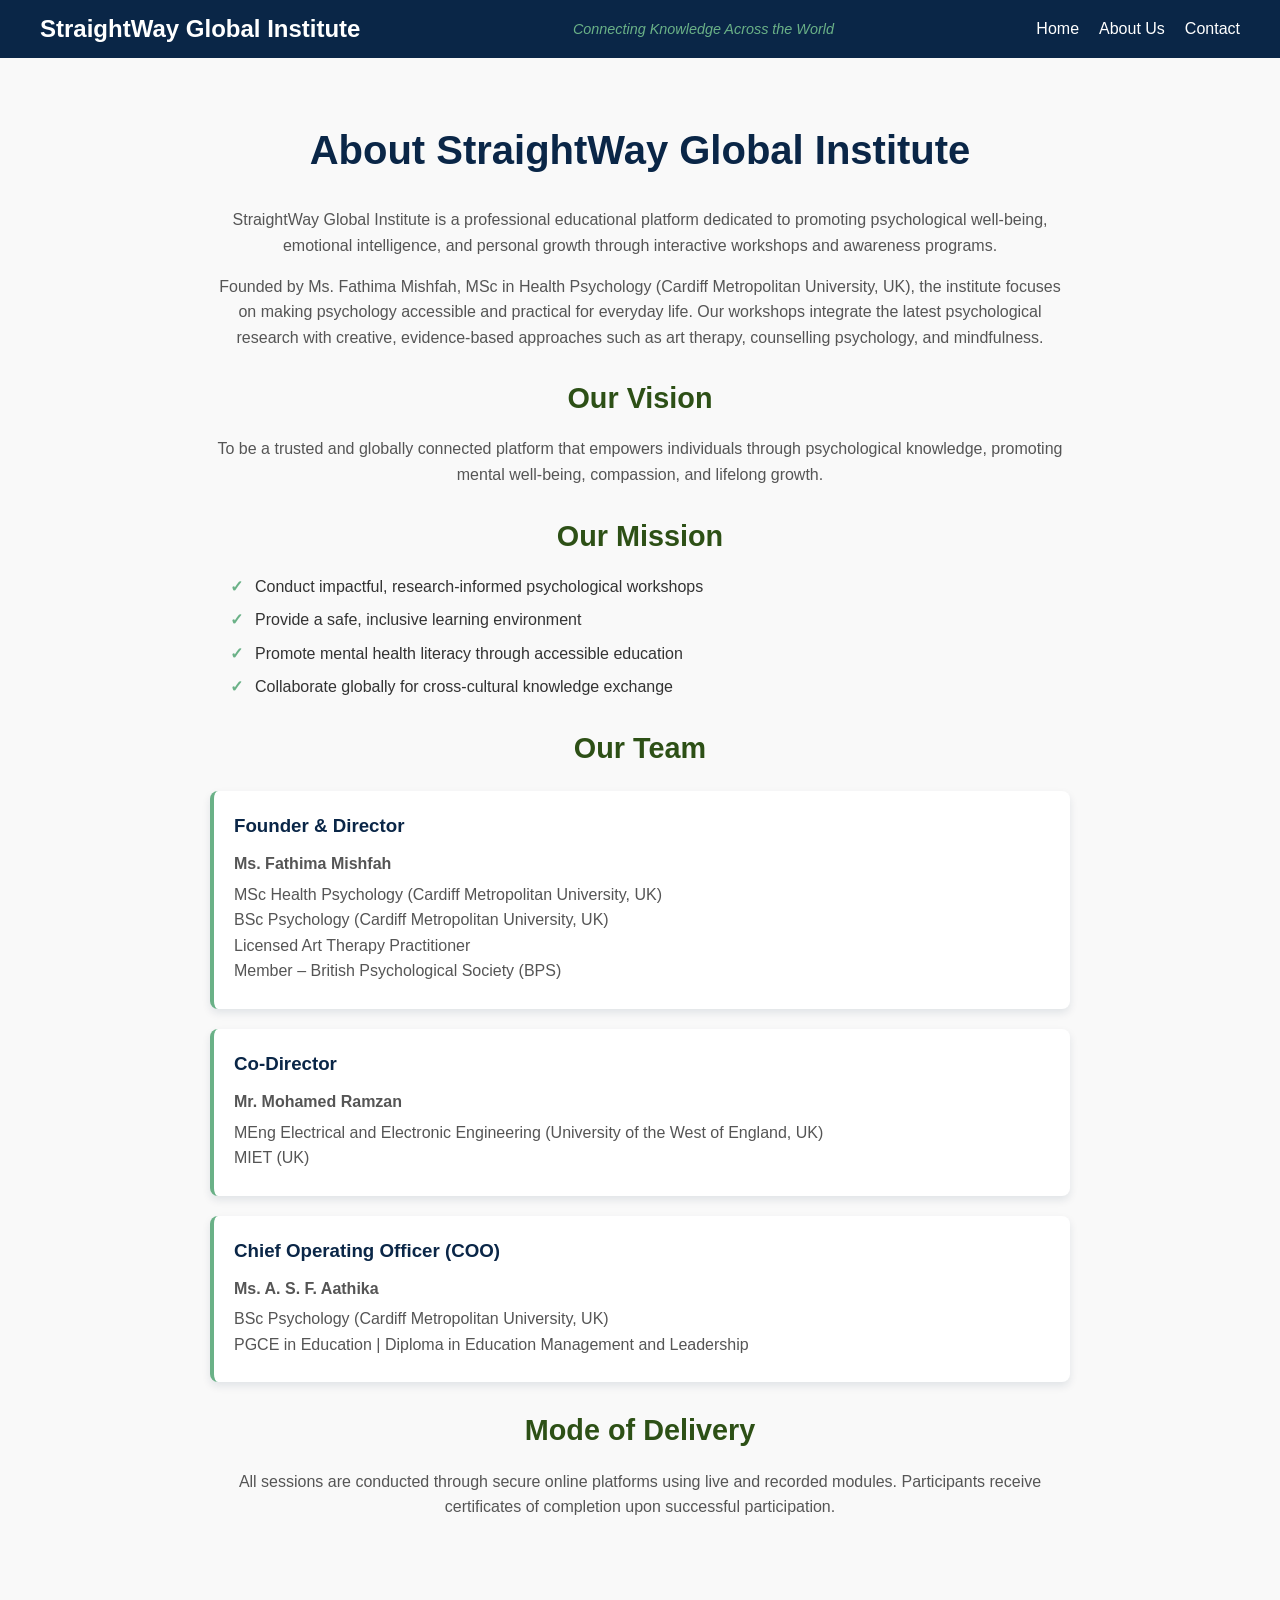
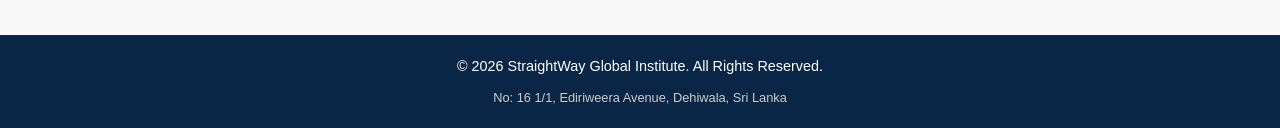
==== about.html @ 9711aa43 "Add HTML files" ====
<!DOCTYPE html>
<html lang="en">
<head>
    <meta charset="UTF-8">
    <meta name="viewport" content="width=device-width, initial-scale=1.0">
    <title>About Us - StraightWay Global Institute</title>
    <link rel="stylesheet" href="assets/css/style.css">
</head>
<body>

<header>
    <nav>
        <div class="logo">StraightWay Global Institute</div>
        <div class="tagline">Connecting Knowledge Across the World</div>
        <ul>
            <li><a href="index.html">Home</a></li>
            <li><a href="about.html">About Us</a></li>
            <li><a href="contact.html">Contact</a></li>
        </ul>
    </nav>
</header>

<main>
    <section class="about">
        <h1>About StraightWay Global Institute</h1>
        <p>StraightWay Global Institute is a professional educational platform dedicated to promoting psychological well-being, emotional intelligence, and personal growth through interactive workshops and awareness programs.</p>
        
        <p>Founded by Ms. Fathima Mishfah, MSc in Health Psychology (Cardiff Metropolitan University, UK), the institute focuses on making psychology accessible and practical for everyday life. Our workshops integrate the latest psychological research with creative, evidence-based approaches such as art therapy, counselling psychology, and mindfulness.</p>

        <h2>Our Vision</h2>
        <p>To be a trusted and globally connected platform that empowers individuals through psychological knowledge, promoting mental well-being, compassion, and lifelong growth.</p>

        <h2>Our Mission</h2>
        <ul class="mission-list">
            <li>Conduct impactful, research-informed psychological workshops</li>
            <li>Provide a safe, inclusive learning environment</li>
            <li>Promote mental health literacy through accessible education</li>
            <li>Collaborate globally for cross-cultural knowledge exchange</li>
        </ul>

        <h2>Our Team</h2>
        
        <div class="team-member">
            <h3>Founder & Director</h3>
            <p><strong>Ms. Fathima Mishfah</strong></p>
            <p>MSc Health Psychology (Cardiff Metropolitan University, UK)<br>
            BSc Psychology (Cardiff Metropolitan University, UK)<br>
            Licensed Art Therapy Practitioner<br>
            Member – British Psychological Society (BPS)</p>
        </div>

        <div class="team-member">
            <h3>Co-Director</h3>
            <p><strong>Mr. Mohamed Ramzan</strong></p>
            <p>MEng Electrical and Electronic Engineering (University of the West of England, UK)<br>
            MIET (UK)</p>
        </div>

        <div class="team-member">
            <h3>Chief Operating Officer (COO)</h3>
            <p><strong>Ms. A. S. F. Aathika</strong></p>
            <p>BSc Psychology (Cardiff Metropolitan University, UK)<br>
            PGCE in Education | Diploma in Education Management and Leadership</p>
        </div>

        <h2>Mode of Delivery</h2>
        <p>All sessions are conducted through secure online platforms using live and recorded modules. Participants receive certificates of completion upon successful participation.</p>
    </section>
</main>

<footer>
    <p>&copy; 2026 StraightWay Global Institute. All Rights Reserved.</p>
    <p class="address">No: 16 1/1, Ediriweera Avenue, Dehiwala, Sri Lanka</p>
</footer>

<script src="assets/js/script.js"></script>
</body>
</html>
---- assets/css/style.css ----
/* -----------------------------
   RESET & BASE
----------------------------- */
* {
    margin: 0;
    padding: 0;
    box-sizing: border-box;
}

body {
    font-family: 'Roboto', sans-serif;
    line-height: 1.6;
    color: #333;
    background-color: #f9f9f9;
}

a {
    text-decoration: none;
    color: inherit;
}

img {
    max-width: 100%;
    display: block;
}

/* -----------------------------
   HEADER / NAVIGATION
----------------------------- */
header {
    background-color: #0d6efd;
    color: #fff;
    padding: 10px 20px;
    position: sticky;
    top: 0;
    z-index: 1000;
}

nav {
    display: flex;
    justify-content: space-between;
    align-items: center;
    max-width: 1200px;
    margin: auto;
}

nav .logo {
    font-weight: bold;
    font-size: 1.5rem;
}

nav ul {
    display: flex;
    gap: 20px;
    list-style: none;
}

nav ul li a {
    color: #fff;
    font-weight: 500;
    transition: 0.3s;
}

nav ul li a:hover {
    color: #ffd700;
}

/* Tagline */
.tagline {
    font-size: 0.9rem;
    font-style: italic;
    color: #ffd700;
    margin-left: 10px;
}

/* -----------------------------
   HERO SECTION
----------------------------- */
.hero {
    text-align: center;
    padding: 100px 20px;
    background: url('https://images.unsplash.com/photo-1516321318423-f06f85e504b3?ixlib=rb-4.0.3&auto=format&fit=crop&w=1600&q=80') center/cover no-repeat;
    color: #fff;
    position: relative;
}

.hero::after {
    content: '';
    position: absolute;
    top:0; left:0; right:0; bottom:0;
    background-color: rgba(0,0,0,0.5);
}

.hero h1 {
    font-size: 3rem;
    margin-bottom: 20px;
    position: relative;
    z-index: 1;
}

.hero p {
    font-size: 1.3rem;
    margin-bottom: 30px;
    position: relative;
    z-index: 1;
}

.hero .btn {
    background-color: #ffd700;
    color: #0d6efd;
    padding: 12px 30px;
    border-radius: 5px;
    font-weight: bold;
    transition: 0.3s;
    position: relative;
    z-index: 1;
}

.hero .btn:hover {
    background-color: #e6c200;
}

/* -----------------------------
   FEATURES / HOME SECTIONS
----------------------------- */
.features {
    display: flex;
    flex-direction: column;
    gap: 30px;
    padding: 60px 20px;
    max-width: 1200px;
    margin: auto;
    text-align: center;
}

.feature {
    background-color: #fff;
    padding: 30px;
    border-radius: 10px;
    box-shadow: 0 6px 15px rgba(0,0,0,0.1);
    transition: transform 0.3s, box-shadow 0.3s;
}

.feature:hover {
    transform: translateY(-5px);
    box-shadow: 0 10px 20px rgba(0,0,0,0.15);
}

.feature h2 {
    font-size: 1.8rem;
    margin-bottom: 10px;
    color: #0d6efd;
}

.feature p {
    font-size: 1rem;
    color: #555;
}

/* Responsive Features */
@media(min-width: 768px){
    .features {
        flex-direction: row;
        justify-content: space-around;
        text-align: left;
    }
    .feature { flex: 1; max-width: 300px; }
}

/* -----------------------------
   SLIDESHOW SECTION
----------------------------- */
.slideshow-section {
    padding: 60px 20px;
    background-color: #f8f9fa;
}

.section-title {
    text-align: center;
    font-size: 2.5rem;
    color: #0d6efd;
    margin-bottom: 10px;
}

.section-subtitle {
    text-align: center;
    color: #666;
    margin-bottom: 40px;
    font-size: 1.1rem;
}

.slideshow-container {
    max-width: 1000px;
    margin: 0 auto;
    position: relative;
    overflow: hidden;
    border-radius: 15px;
    box-shadow: 0 10px 30px rgba(0,0,0,0.15);
}

.slide {
    display: none;
    position: relative;
    animation: fadeIn 1s ease;
}

.slide.active {
    display: block;
}

.slide img {
    width: 100%;
    height: 500px;
    object-fit: cover;
}

.slide-caption {
    position: absolute;
    bottom: 0;
    left: 0;
    right: 0;
    background: linear-gradient(transparent, rgba(0,0,0,0.8));
    color: white;
    padding: 30px 20px 20px;
}

.slide-caption h3 {
    font-size: 1.5rem;
    margin-bottom: 5px;
}

.slide-caption p {
    font-size: 1rem;
    opacity: 0.9;
}

.slide-arrow {
    position: absolute;
    top: 50%;
    transform: translateY(-50%);
    background-color: rgba(255,255,255,0.3);
    color: white;
    border: none;
    padding: 15px;
    cursor: pointer;
    font-size: 1.5rem;
    transition: background-color 0.3s;
    border-radius: 50%;
    width: 50px;
    height: 50px;
    display: flex;
    align-items: center;
    justify-content: center;
}

.slide-arrow:hover {
    background-color: rgba(255,255,255,0.5);
}

.prev-arrow {
    left: 20px;
}

.next-arrow {
    right: 20px;
}

.dots-container {
    position: absolute;
    bottom: 20px;
    left: 50%;
    transform: translateX(-50%);
    display: flex;
    gap: 10px;
}

.dot {
    width: 12px;
    height: 12px;
    background-color: rgba(255,255,255,0.5);
    border-radius: 50%;
    cursor: pointer;
    transition: background-color 0.3s;
}

.dot.active, .dot:hover {
    background-color: white;
}

@keyframes fadeIn {
    from { opacity: 0.7; }
    to { opacity: 1; }
}

/* -----------------------------
   TESTIMONIALS SECTION - FIXED
----------------------------- */
.testimonials-section {
    padding: 60px 20px;
    background-color: white;
}

.testimonials-container {
    max-width: 1200px;
    margin: 0 auto 40px;
    display: flex;
    overflow-x: auto;
    gap: 30px;
    scroll-behavior: smooth;
    padding: 20px 10px;
    scrollbar-width: none; /* Firefox */
}

/* Hide scrollbar for Chrome, Safari and Opera */
.testimonials-container::-webkit-scrollbar {
    display: none;
}

.testimonial-card {
    flex: 0 0 100%; /* Each card takes full width by default */
    min-width: 300px; /* Minimum width for cards */
    background-color: #fff;
    border-radius: 10px;
    box-shadow: 0 5px 20px rgba(0,0,0,0.1);
    padding: 30px;
    transition: transform 0.3s;
    scroll-snap-align: start;
}

.testimonial-card:hover {
    transform: translateY(-5px);
}

.testimonial-content {
    position: relative;
    margin-bottom: 25px;
}

.quote-icon {
    color: #0d6efd;
    font-size: 1.5rem;
    opacity: 0.3;
}

.quote-icon:first-child {
    position: absolute;
    top: -10px;
    left: -10px;
}

.quote-icon:last-child {
    position: absolute;
    bottom: -20px;
    right: -10px;
}

.testimonial-text {
    font-size: 1.1rem;
    line-height: 1.7;
    color: #555;
    font-style: italic;
    padding: 0 10px;
}

.testimonial-author {
    display: flex;
    align-items: center;
    gap: 15px;
}

.author-image {
    width: 60px;
    height: 60px;
    border-radius: 50%;
    overflow: hidden;
    border: 3px solid #0d6efd;
}

.author-image img {
    width: 100%;
    height: 100%;
    object-fit: cover;
}

.author-info h4 {
    color: #333;
    margin-bottom: 5px;
    font-size: 1.2rem;
}

.author-role {
    color: #666;
    font-size: 0.9rem;
    margin-bottom: 5px;
}

.rating {
    color: #ffd700;
}

.testimonial-nav {
    display: flex;
    justify-content: center;
    align-items: center;
    gap: 30px;
    margin-top: 30px;
}

.testimonial-nav-btn {
    background-color: #0d6efd;
    color: white;
    border: none;
    width: 40px;
    height: 40px;
    border-radius: 50%;
    cursor: pointer;
    display: flex;
    align-items: center;
    justify-content: center;
    transition: background-color 0.3s;
}

.testimonial-nav-btn:hover {
    background-color: #0056b3;
}

.testimonial-dots {
    display: flex;
    gap: 10px;
}

.testimonial-dot {
    width: 12px;
    height: 12px;
    background-color: #ddd;
    border-radius: 50%;
    cursor: pointer;
    transition: background-color 0.3s;
}

.testimonial-dot.active, .testimonial-dot:hover {
    background-color: #0d6efd;
}

/* -----------------------------
   ABOUT PAGE
----------------------------- */
.about {
    padding: 60px 20px;
    max-width: 900px;
    margin: auto;
    text-align: center;
}

.about h1 {
    font-size: 2.5rem;
    margin-bottom: 25px;
    color: #0d6efd;
}

.about h2 {
    font-size: 1.8rem;
    margin-top: 25px;
    margin-bottom: 15px;
    color: #333;
}

.about p {
    font-size: 1rem;
    margin-bottom: 15px;
    color: #555;
}

/* Mission list */
.mission-list {
    list-style-type: none;
    margin: 15px 0 25px 0;
    padding-left: 20px;
    text-align: left;
}

.mission-list li {
    margin-bottom: 8px;
    padding-left: 25px;
    position: relative;
}

.mission-list li:before {
    content: "✓";
    position: absolute;
    left: 0;
    color: #0d6efd;
    font-weight: bold;
}

/* Team members */
.team-member {
    background-color: #fff;
    padding: 20px;
    margin: 20px 0;
    border-radius: 8px;
    border-left: 4px solid #0d6efd;
    box-shadow: 0 4px 8px rgba(0,0,0,0.1);
    text-align: left;
}

.team-member h3 {
    color: #0d6efd;
    margin-bottom: 10px;
}

.team-member p {
    margin-bottom: 5px;
    color: #555;
}

/* -----------------------------
   CONTACT PAGE
----------------------------- */
.contact {
    padding: 60px 20px;
    max-width: 700px;
    margin: auto;
}

.contact h1 {
    text-align: center;
    margin-bottom: 30px;
    color: #0d6efd;
}

.contact form {
    display: flex;
    flex-direction: column;
    gap: 15px;
    margin-bottom: 30px;
}

.contact form input,
.contact form textarea {
    padding: 12px;
    border: 1px solid #ccc;
    border-radius: 5px;
    font-size: 1rem;
}

.contact form button {
    padding: 12px;
    border: none;
    background-color: #0d6efd;
    color: #fff;
    font-size: 1rem;
    font-weight: bold;
    border-radius: 5px;
    cursor: pointer;
    transition: 0.3s;
}

.contact form button:hover {
    background-color: #0056b3;
}

/* Contact Info */
.contact-info {
    text-align: center;
    margin-bottom: 20px;
}

.contact-info p {
    margin-bottom: 5px;
    font-size: 1rem;
}

/* Contact note */
.note {
    font-size: 0.85rem;
    font-style: italic;
    color: #666;
    margin-top: 10px;
    padding-top: 10px;
    border-top: 1px solid #eee;
}

/* Map */
.map iframe {
    width: 100%;
    height: 300px;
    border-radius: 10px;
    border: none;
}

/* -----------------------------
   FOOTER
----------------------------- */
footer {
    background-color: #0d6efd;
    color: #fff;
    text-align: center;
    padding: 20px;
    margin-top: 40px;
    font-size: 0.9rem;
}

/* Address in footer */
footer .address {
    font-size: 0.8rem;
    margin-top: 10px;
    color: #ccc;
}

/* -----------------------------
   RESPONSIVE GLOBAL
----------------------------- */
@media(max-width: 767px){
    .hero h1 { font-size: 2rem; }
    .hero p { font-size: 1rem; }
    .features { gap: 20px; }
    
    .section-title {
        font-size: 2rem;
    }
    
    .slide img {
        height: 300px;
    }
    
    .slide-caption {
        padding: 20px 15px 15px;
    }
    
    .testimonial-card {
        padding: 20px;
        min-width: 280px;
    }
    
    /* Responsive navigation */
    nav {
        flex-direction: column;
        gap: 10px;
        text-align: center;
    }
    
    .tagline {
        display: block;
        margin-left: 0;
        margin-top: 5px;
    }
    
    nav ul {
        flex-wrap: wrap;
        justify-content: center;
        gap: 10px;
    }
}

/* Tablet Responsive */
@media(min-width: 768px) and (max-width: 1023px) {
    .testimonial-card {
        flex: 0 0 calc(50% - 15px);
    }
}

/* Desktop Responsive */
@media(min-width: 1024px) {
    .testimonial-card {
        flex: 0 0 calc(25% - 23px);
    }
}

/* -----------------------------
   CONTACT PAGE - UPDATED
----------------------------- */
.contact {
    padding: 60px 20px;
    max-width: 1200px;
    margin: auto;
}

.contact h1 {
    text-align: center;
    margin-bottom: 40px;
    color: #0d6efd;
    font-size: 2.8rem;
}

.contact-grid {
    display: grid;
    grid-template-columns: 1fr;
    gap: 50px;
    margin-bottom: 60px;
}

@media (min-width: 992px) {
    .contact-grid {
        grid-template-columns: 1fr 1fr;
    }
}

/* Contact Form */
.contact-form-section h2,
.contact-info-section h2 {
    font-size: 2rem;
    color: #333;
    margin-bottom: 25px;
    padding-bottom: 10px;
    border-bottom: 3px solid #0d6efd;
    display: inline-block;
}

.form-group {
    margin-bottom: 25px;
}

.form-group label {
    display: block;
    margin-bottom: 8px;
    font-weight: 500;
    color: #555;
}

.form-group input,
.form-group select,
.form-group textarea {
    width: 100%;
    padding: 14px;
    border: 2px solid #e0e0e0;
    border-radius: 8px;
    font-size: 1rem;
    transition: border-color 0.3s;
    font-family: 'Roboto', sans-serif;
}

.form-group input:focus,
.form-group select:focus,
.form-group textarea:focus {
    outline: none;
    border-color: #0d6efd;
}

.btn-submit {
    background: linear-gradient(135deg, #0d6efd, #0b5ed7);
    color: white;
    border: none;
    padding: 16px 30px;
    border-radius: 8px;
    font-size: 1.1rem;
    font-weight: 600;
    cursor: pointer;
    transition: all 0.3s;
    display: flex;
    align-items: center;
    justify-content: center;
    gap: 10px;
    width: 100%;
}

.btn-submit:hover {
    background: linear-gradient(135deg, #0b5ed7, #0a58ca);
    transform: translateY(-2px);
    box-shadow: 0 5px 15px rgba(13, 110, 253, 0.3);
}

/* Contact Info Box */
.contact-info-box {
    background: #f8f9fa;
    padding: 30px;
    border-radius: 12px;
    margin-bottom: 30px;
    box-shadow: 0 5px 15px rgba(0,0,0,0.05);
}

.contact-item {
    display: flex;
    gap: 20px;
    margin-bottom: 30px;
    padding-bottom: 20px;
    border-bottom: 1px solid #e0e0e0;
}

.contact-item:last-child {
    margin-bottom: 0;
    padding-bottom: 0;
    border-bottom: none;
}

.contact-icon {
    width: 50px;
    height: 50px;
    background: #0d6efd;
    color: white;
    border-radius: 50%;
    display: flex;
    align-items: center;
    justify-content: center;
    font-size: 1.2rem;
    flex-shrink: 0;
}

.contact-details h3 {
    font-size: 1.3rem;
    color: #333;
    margin-bottom: 8px;
}

.contact-link {
    color: #0d6efd;
    font-size: 1.1rem;
    font-weight: 500;
    text-decoration: none;
    display: inline-block;
    margin-bottom: 5px;
    transition: color 0.3s;
}

.contact-link:hover {
    color: #0a58ca;
    text-decoration: underline;
}

/* Social Media Section */
.social-media-section {
    background: #f8f9fa;
    padding: 30px;
    border-radius: 12px;
    margin-bottom: 30px;
    box-shadow: 0 5px 15px rgba(0,0,0,0.05);
}

.social-media-section h3 {
    font-size: 1.5rem;
    color: #333;
    margin-bottom: 15px;
}

.social-links {
    display: grid;
    grid-template-columns: repeat(2, 1fr);
    gap: 15px;
    margin-top: 20px;
}

.social-link {
    display: flex;
    align-items: center;
    gap: 12px;
    padding: 15px;
    border-radius: 8px;
    text-decoration: none;
    color: white;
    font-weight: 500;
    transition: all 0.3s;
}

.social-link i {
    font-size: 1.2rem;
    width: 24px;
    text-align: center;
}

.social-link.facebook {
    background: #1877f2;
}

.social-link.instagram {
    background: linear-gradient(45deg, #405de6, #5851db, #833ab4, #c13584, #e1306c, #fd1d1d);
}

.social-link.whatsapp {
    background: #25d366;
}

.social-link.email {
    background: #ea4335;
}

.social-link:hover {
    transform: translateY(-3px);
    box-shadow: 0 5px 15px rgba(0,0,0,0.2);
}

/* WhatsApp Floating Button */
.whatsapp-float {
    margin: 30px 0;
}

.whatsapp-btn {
    display: flex;
    align-items: center;
    justify-content: center;
    gap: 15px;
    background: #25d366;
    color: white;
    padding: 18px 25px;
    border-radius: 50px;
    text-decoration: none;
    font-weight: 600;
    font-size: 1.1rem;
    transition: all 0.3s;
    box-shadow: 0 4px 15px rgba(37, 211, 102, 0.3);
}

.whatsapp-btn:hover {
    background: #1da851;
    transform: translateY(-3px);
    box-shadow: 0 6px 20px rgba(37, 211, 102, 0.4);
}

.whatsapp-btn i {
    font-size: 1.5rem;
}

/* Quick Links */
.quick-links {
    background: #f8f9fa;
    padding: 30px;
    border-radius: 12px;
    box-shadow: 0 5px 15px rgba(0,0,0,0.05);
}

.quick-links h3 {
    font-size: 1.5rem;
    color: #333;
    margin-bottom: 20px;
}

.quick-links ul {
    list-style: none;
}

.quick-links li {
    margin-bottom: 15px;
    display: flex;
    align-items: flex-start;
    gap: 12px;
    color: #555;
}

.quick-links i {
    color: #0d6efd;
    margin-top: 3px;
    flex-shrink: 0;
}

/* FAQ Section */
.contact-faq {
    background: #f8f9fa;
    padding: 50px;
    border-radius: 12px;
    margin-top: 40px;
}

.contact-faq h2 {
    text-align: center;
    font-size: 2.2rem;
    color: #0d6efd;
    margin-bottom: 40px;
}

.faq-grid {
    display: grid;
    grid-template-columns: 1fr;
    gap: 25px;
}

@media (min-width: 768px) {
    .faq-grid {
        grid-template-columns: repeat(2, 1fr);
    }
}

.faq-item {
    background: white;
    padding: 25px;
    border-radius: 10px;
    box-shadow: 0 3px 10px rgba(0,0,0,0.08);
    transition: transform 0.3s;
}

.faq-item:hover {
    transform: translateY(-5px);
}

.faq-item h3 {
    color: #333;
    margin-bottom: 15px;
    font-size: 1.3rem;
}

.faq-item p {
    color: #666;
    line-height: 1.7;
}

/* Footer Social */
.footer-social {
    margin-top: 15px;
    display: flex;
    justify-content: center;
    gap: 20px;
}

.footer-social a {
    color: white;
    font-size: 1.3rem;
    transition: transform 0.3s;
}

.footer-social a:hover {
    transform: translateY(-3px);
    color: #ffd700;
}

/* Responsive */
@media (max-width: 767px) {
    .contact h1 {
        font-size: 2.2rem;
    }
    
    .contact-form-section h2,
    .contact-info-section h2 {
        font-size: 1.8rem;
    }
    
    .social-links {
        grid-template-columns: 1fr;
    }
    
    .contact-faq {
        padding: 30px 20px;
    }
    
    .contact-faq h2 {
        font-size: 1.8rem;
    }
    
    .whatsapp-btn span {
        display: none;
    }
    
    .whatsapp-btn {
        padding: 18px;
        width: 60px;
        height: 60px;
        border-radius: 50%;
        margin: 0 auto;
    }
    
    .whatsapp-btn i {
        font-size: 1.8rem;
    }
}

/* WhatsApp Message Format Tip */
.whatsapp-tip {
    background: #e8f5e9;
    border-left: 4px solid #25d366;
    padding: 15px;
    border-radius: 8px;
    margin-top: 20px;
    font-size: 0.9rem;
    color: #2e7d32;
}

.whatsapp-tip strong {
    display: block;
    margin-bottom: 5px;
}

/* ==================== COLOR THEME UPDATES ==================== */

/* Header & Primary Color - Dark Blue */
header {
    background-color: #0a2647; /* Dark Blue */
    color: #fff;
    padding: 10px 20px;
    position: sticky;
    top: 0;
    z-index: 1000;
}

nav ul li a:hover {
    color: #6ab187; /* Olive Green for hover */
}

/* Hero Section */
.hero .btn {
    background-color: #6ab187; /* Olive Green */
    color: #0a2647; /* Dark Blue text */
    padding: 12px 30px;
    border-radius: 5px;
    font-weight: bold;
    transition: 0.3s;
    position: relative;
    z-index: 1;
}

.hero .btn:hover {
    background-color: #5a9e76; /* Darker Olive Green */
}

/* Features Section */
.feature h2 {
    font-size: 1.8rem;
    margin-bottom: 10px;
    color: #0a2647; /* Dark Blue */
}

.feature:hover {
    transform: translateY(-5px);
    box-shadow: 0 10px 20px rgba(10, 38, 71, 0.15); /* Dark Blue shadow */
}

/* About Page */
.about h1 {
    font-size: 2.5rem;
    margin-bottom: 25px;
    color: #0a2647; /* Dark Blue */
}

.about h2 {
    font-size: 1.8rem;
    margin-top: 25px;
    margin-bottom: 15px;
    color: #2d5016; /* Dark Olive Green for subheadings */
}

/* Mission list checkmarks */
.mission-list li:before {
    content: "✓";
    position: absolute;
    left: 0;
    color: #6ab187; /* Olive Green */
    font-weight: bold;
}

/* Team members */
.team-member {
    background-color: #fff;
    padding: 20px;
    margin: 20px 0;
    border-radius: 8px;
    border-left: 4px solid #6ab187; /* Olive Green */
    box-shadow: 0 4px 8px rgba(10, 38, 71, 0.1);
}

.team-member h3 {
    color: #0a2647; /* Dark Blue */
    margin-bottom: 10px;
}

/* Contact Page */
.contact h1 {
    text-align: center;
    margin-bottom: 30px;
    color: #0a2647; /* Dark Blue */
}

.contact form button {
    padding: 12px;
    border: none;
    background-color: #6ab187; /* Olive Green */
    color: #fff;
    font-size: 1rem;
    font-weight: bold;
    border-radius: 5px;
    cursor: pointer;
    transition: 0.3s;
}

.contact form button:hover {
    background-color: #5a9e76; /* Darker Olive Green */
}

/* Footer */
footer {
    background-color: #0a2647; /* Dark Blue */
    color: #fff;
    text-align: center;
    padding: 20px;
    margin-top: 40px;
    font-size: 0.9rem;
}

/* Tagline */
.tagline {
    font-size: 0.9rem;
    font-style: italic;
    color: #6ab187; /* Olive Green */
    margin-left: 10px;
}

/* ==================== SLIDESHOW SECTION ==================== */
.section-title {
    text-align: center;
    font-size: 2.5rem;
    color: #0a2647; /* Dark Blue */
    margin-bottom: 10px;
}

/* Slide arrows */
.slide-arrow {
    position: absolute;
    top: 50%;
    transform: translateY(-50%);
    background-color: rgba(106, 177, 135, 0.7); /* Olive Green with opacity */
    color: white;
    border: none;
    padding: 15px;
    cursor: pointer;
    font-size: 1.5rem;
    transition: background-color 0.3s;
    border-radius: 50%;
    width: 50px;
    height: 50px;
    display: flex;
    align-items: center;
    justify-content: center;
}

.slide-arrow:hover {
    background-color: rgba(90, 158, 118, 0.9); /* Darker Olive Green */
}

/* ==================== TESTIMONIALS SECTION ==================== */
.quote-icon {
    color: #6ab187; /* Olive Green */
    font-size: 1.5rem;
    opacity: 0.5;
}

.author-image {
    width: 60px;
    height: 60px;
    border-radius: 50%;
    overflow: hidden;
    border: 3px solid #6ab187; /* Olive Green */
}

.testimonial-nav-btn {
    background-color: #0a2647; /* Dark Blue */
    color: white;
    border: none;
    width: 40px;
    height: 40px;
    border-radius: 50%;
    cursor: pointer;
    display: flex;
    align-items: center;
    justify-content: center;
    transition: background-color 0.3s;
}

.testimonial-nav-btn:hover {
    background-color: #08213a; /* Darker Blue */
}

.testimonial-dot.active, .testimonial-dot:hover {
    background-color: #6ab187; /* Olive Green */
}

/* ==================== UPDATED CONTACT PAGE COLORS ==================== */
.contact-form-section h2,
.contact-info-section h2 {
    border-bottom: 3px solid #6ab187; /* Olive Green */
}

.form-group input:focus,
.form-group select:focus,
.form-group textarea:focus {
    border-color: #6ab187; /* Olive Green */
}

.btn-submit {
    background: linear-gradient(135deg, #6ab187, #5a9e76); /* Olive Green gradient */
}

.btn-submit:hover {
    background: linear-gradient(135deg, #5a9e76, #4a8e66); /* Darker Olive Green */
    box-shadow: 0 5px 15px rgba(106, 177, 135, 0.3);
}

.contact-icon {
    background: #0a2647; /* Dark Blue */
}

.contact-link {
    color: #0a2647; /* Dark Blue */
}

.contact-link:hover {
    color: #08213a; /* Darker Blue */
}

/* Social Media Links - Keep original brand colors */
.social-link.facebook { background: #1877f2; }
.social-link.instagram { background: linear-gradient(45deg, #405de6, #5851db, #833ab4, #c13584, #e1306c, #fd1d1d); }
.social-link.whatsapp { background: #25d366; }
.social-link.email { background: #ea4335; }

/* WhatsApp Button */
.whatsapp-btn {
    background: #25d366; /* Keep WhatsApp green */
}

.whatsapp-btn:hover {
    background: #1da851;
    box-shadow: 0 6px 20px rgba(37, 211, 102, 0.4);
}

/* Quick Links */
.quick-links i {
    color: #6ab187; /* Olive Green */
}

/* FAQ Section */
.contact-faq h2 {
    color: #0a2647; /* Dark Blue */
}

/* Footer Social */
.footer-social a:hover {
    color: #6ab187; /* Olive Green */
}

/* ==================== ADDITIONAL ACCENT COLORS ==================== */
/* Add these if you want more olive green accents */

/* Optional: Add olive green background to some sections */
.slideshow-section {
    background-color: #f8f9fa;
}

.testimonials-section {
    background-color: #f8f9fa;
}

/* Optional: Add dark blue background to some sections */
.features {
    background-color: white;
}

/* Optional: Button variations */
.btn-outline {
    border: 2px solid #0a2647; /* Dark Blue */
    color: #0a2647;
    background: transparent;
}

.btn-outline:hover {
    background: #0a2647;
    color: white;
}

/* Optional: Highlight color for important text */
.highlight {
    color: #6ab187; /* Olive Green */
    font-weight: bold;
}
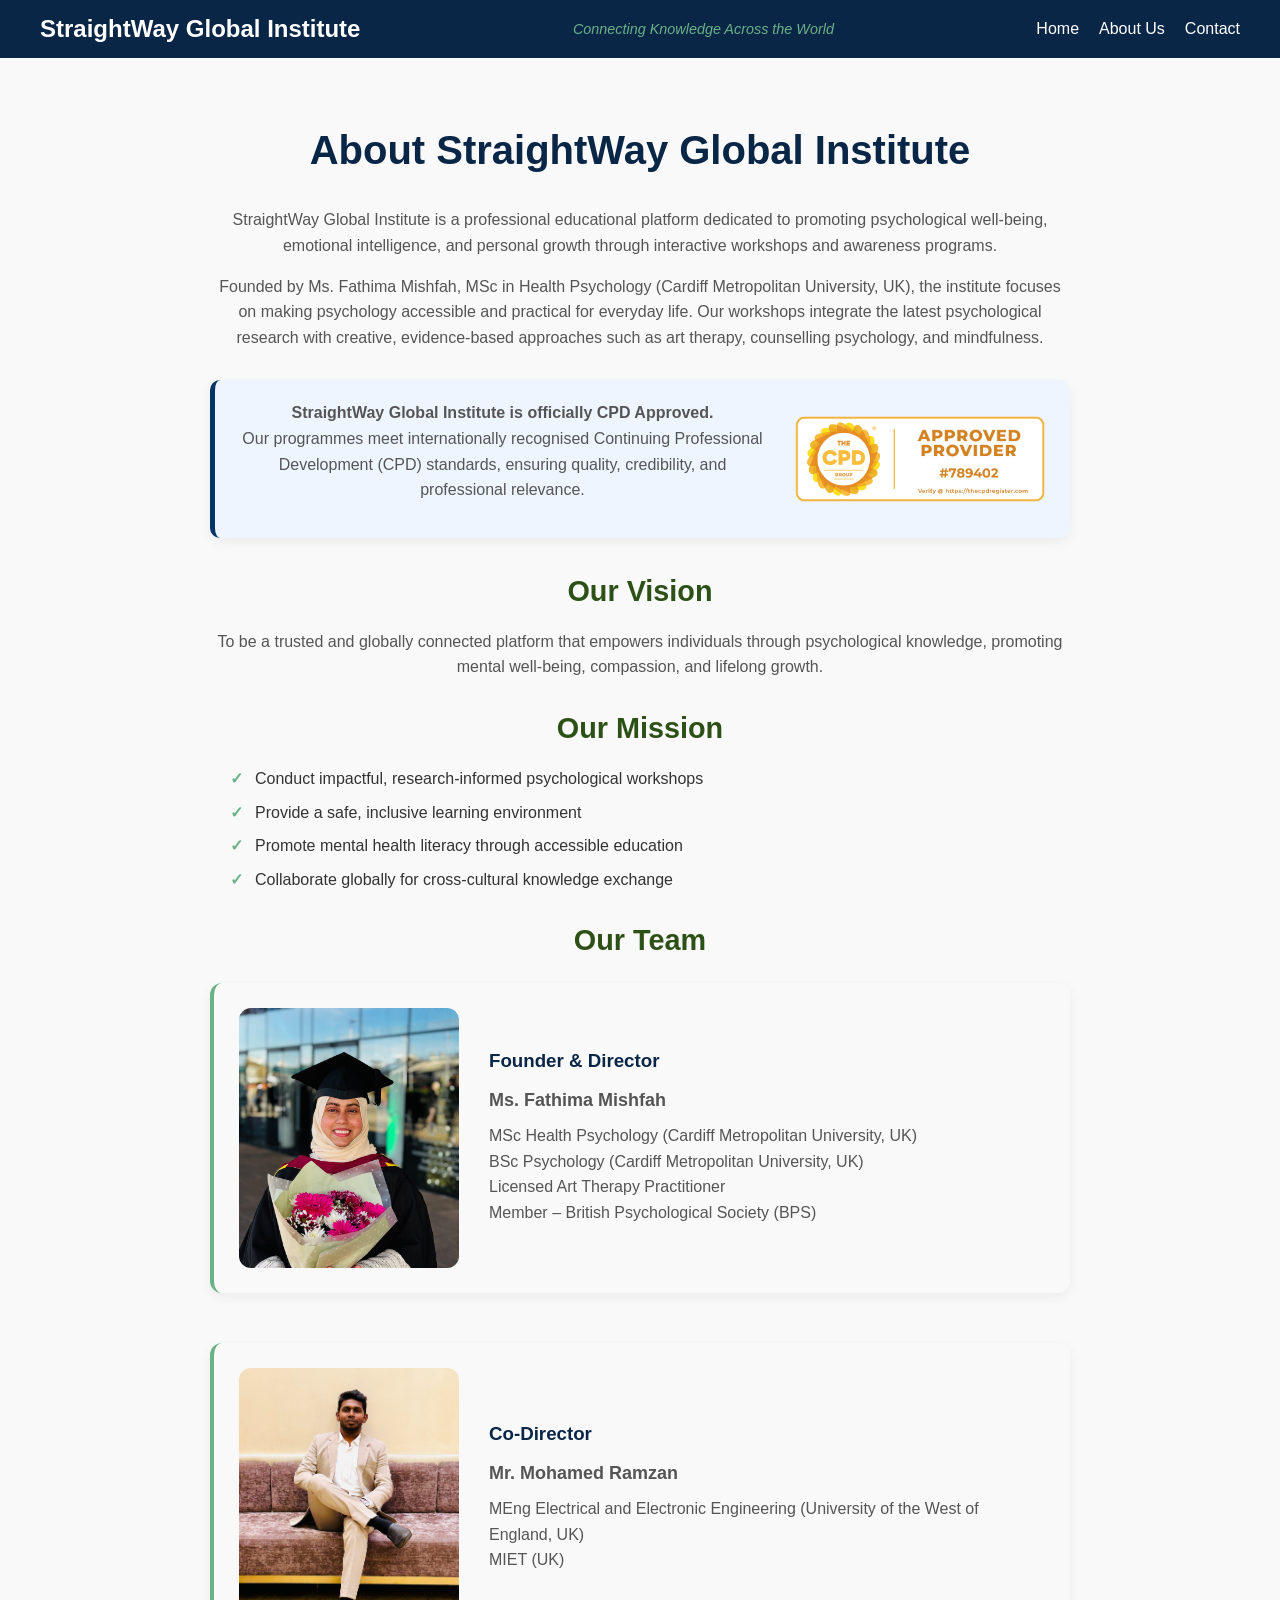
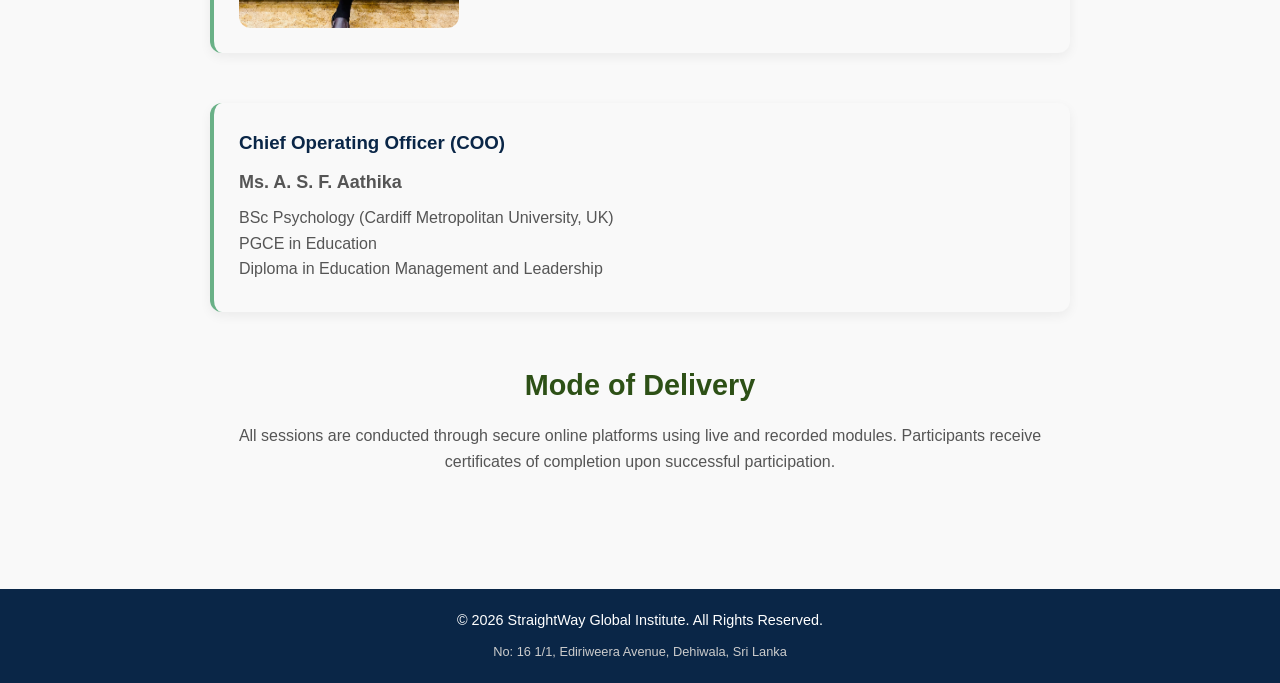
==== commit d8089374: "Enhance About Us page with team member details and CPD approval section" ====
--- a/about.html
+++ b/about.html
@@ -23,9 +23,28 @@
 <main>
     <section class="about">
         <h1>About StraightWay Global Institute</h1>
+
         <p>StraightWay Global Institute is a professional educational platform dedicated to promoting psychological well-being, emotional intelligence, and personal growth through interactive workshops and awareness programs.</p>
         
         <p>Founded by Ms. Fathima Mishfah, MSc in Health Psychology (Cardiff Metropolitan University, UK), the institute focuses on making psychology accessible and practical for everyday life. Our workshops integrate the latest psychological research with creative, evidence-based approaches such as art therapy, counselling psychology, and mindfulness.</p>
+        <!-- CPD Approved Badge -->
+        <!-- ================= CPD APPROVED SECTION ================= -->
+        <div class="cpd-approved">
+            
+            <div class="cpd-text">
+                <p>
+                    <strong>StraightWay Global Institute is officially CPD Approved.</strong><br>
+                    Our programmes meet internationally recognised Continuing Professional Development (CPD) standards, ensuring quality, credibility, and professional relevance.
+                </p>
+            </div>
+
+            <div class="cpd-logo">
+                <img src="assets/images/CPD logo.png" alt="CPD Approved">
+            </div>
+
+        </div>
+
+
 
         <h2>Our Vision</h2>
         <p>To be a trusted and globally connected platform that empowers individuals through psychological knowledge, promoting mental well-being, compassion, and lifelong growth.</p>
@@ -40,27 +59,52 @@
 
         <h2>Our Team</h2>
         
+                <!-- ================= TEAM MEMBER 1 ================= -->
         <div class="team-member">
-            <h3>Founder & Director</h3>
-            <p><strong>Ms. Fathima Mishfah</strong></p>
-            <p>MSc Health Psychology (Cardiff Metropolitan University, UK)<br>
-            BSc Psychology (Cardiff Metropolitan University, UK)<br>
-            Licensed Art Therapy Practitioner<br>
-            Member – British Psychological Society (BPS)</p>
+            <img src="assets/images/Founder & Director.jpg" 
+                alt="Ms. Fathima Mishfah" 
+                class="team-photo">
+
+            <div class="team-info">
+                <h3>Founder & Director</h3>
+                <p class="name">Ms. Fathima Mishfah</p>
+                <p>
+                    MSc Health Psychology (Cardiff Metropolitan University, UK)<br>
+                    BSc Psychology (Cardiff Metropolitan University, UK)<br>
+                    Licensed Art Therapy Practitioner<br>
+                    Member – British Psychological Society (BPS)
+                </p>
+            </div>
         </div>
 
+        <!-- ================= TEAM MEMBER 2 ================= -->
         <div class="team-member">
-            <h3>Co-Director</h3>
-            <p><strong>Mr. Mohamed Ramzan</strong></p>
-            <p>MEng Electrical and Electronic Engineering (University of the West of England, UK)<br>
-            MIET (UK)</p>
+            <img src="assets/images/Co Director.jpg" 
+                alt="Mr. Mohamed Ramzan" 
+                class="team-photo">
+
+            <div class="team-info">
+                <h3>Co-Director</h3>
+                <p class="name">Mr. Mohamed Ramzan</p>
+                <p>
+                    MEng Electrical and Electronic Engineering (University of the West of England, UK)<br>
+                    MIET (UK)
+                </p>
+            </div>
         </div>
 
+        <!-- ================= TEAM MEMBER 3 ================= -->
         <div class="team-member">
-            <h3>Chief Operating Officer (COO)</h3>
-            <p><strong>Ms. A. S. F. Aathika</strong></p>
-            <p>BSc Psychology (Cardiff Metropolitan University, UK)<br>
-            PGCE in Education | Diploma in Education Management and Leadership</p>
+            <!-- Add image here if you have one -->
+            <div class="team-info">
+                <h3>Chief Operating Officer (COO)</h3>
+                <p class="name">Ms. A. S. F. Aathika</p>
+                <p>
+                    BSc Psychology (Cardiff Metropolitan University, UK)<br>
+                    PGCE in Education<br>
+                    Diploma in Education Management and Leadership
+                </p>
+            </div>
         </div>
 
         <h2>Mode of Delivery</h2>
--- a/assets/css/style.css
+++ b/assets/css/style.css
@@ -1355,4 +1355,79 @@
 .highlight {
     color: #6ab187; /* Olive Green */
     font-weight: bold;
-}+}
+
+.team-member {
+    display: flex;
+    align-items: center;
+    gap: 30px;
+    margin-bottom: 50px;
+    padding: 25px;
+    background: #f9f9f9;
+    border-radius: 12px;
+    box-shadow: 0 4px 12px rgba(0,0,0,0.06);
+}
+
+.team-photo {
+    width: 220px;
+    height: 260px;      /* portrait friendly */
+    object-fit: cover;
+    object-position: center top;
+    border-radius: 12px;
+}
+
+
+.team-info {
+    flex: 1;
+}
+
+.team-info .name {
+    font-weight: bold;
+    margin-bottom: 8px;
+    font-size: 18px;
+}
+
+@media (max-width: 768px) {
+    .team-member {
+        flex-direction: column;
+        text-align: center;
+    }
+}
+
+
+/* ================= CPD SECTION ================= */
+
+.cpd-approved {
+    display: flex;
+    align-items: center;
+    justify-content: space-between;
+    gap: 30px;
+    margin: 30px 0;
+    padding: 20px 25px;
+    background-color: #eef5ff;
+    border-left: 5px solid #003366;
+    border-radius: 10px;
+    box-shadow: 0 4px 12px rgba(0,0,0,0.06);
+
+}
+
+.cpd-text {
+    flex: 1;
+    font-size: 16px;
+}
+
+.cpd-logo img {
+    max-width: 250px;  /* Adjust if needed */
+    height: auto;
+}
+
+@media (max-width: 768px) {
+    .cpd-approved {
+        flex-direction: column;
+        text-align: center;
+    }
+
+    .cpd-logo img {
+        max-width: 150px;
+    }
+}
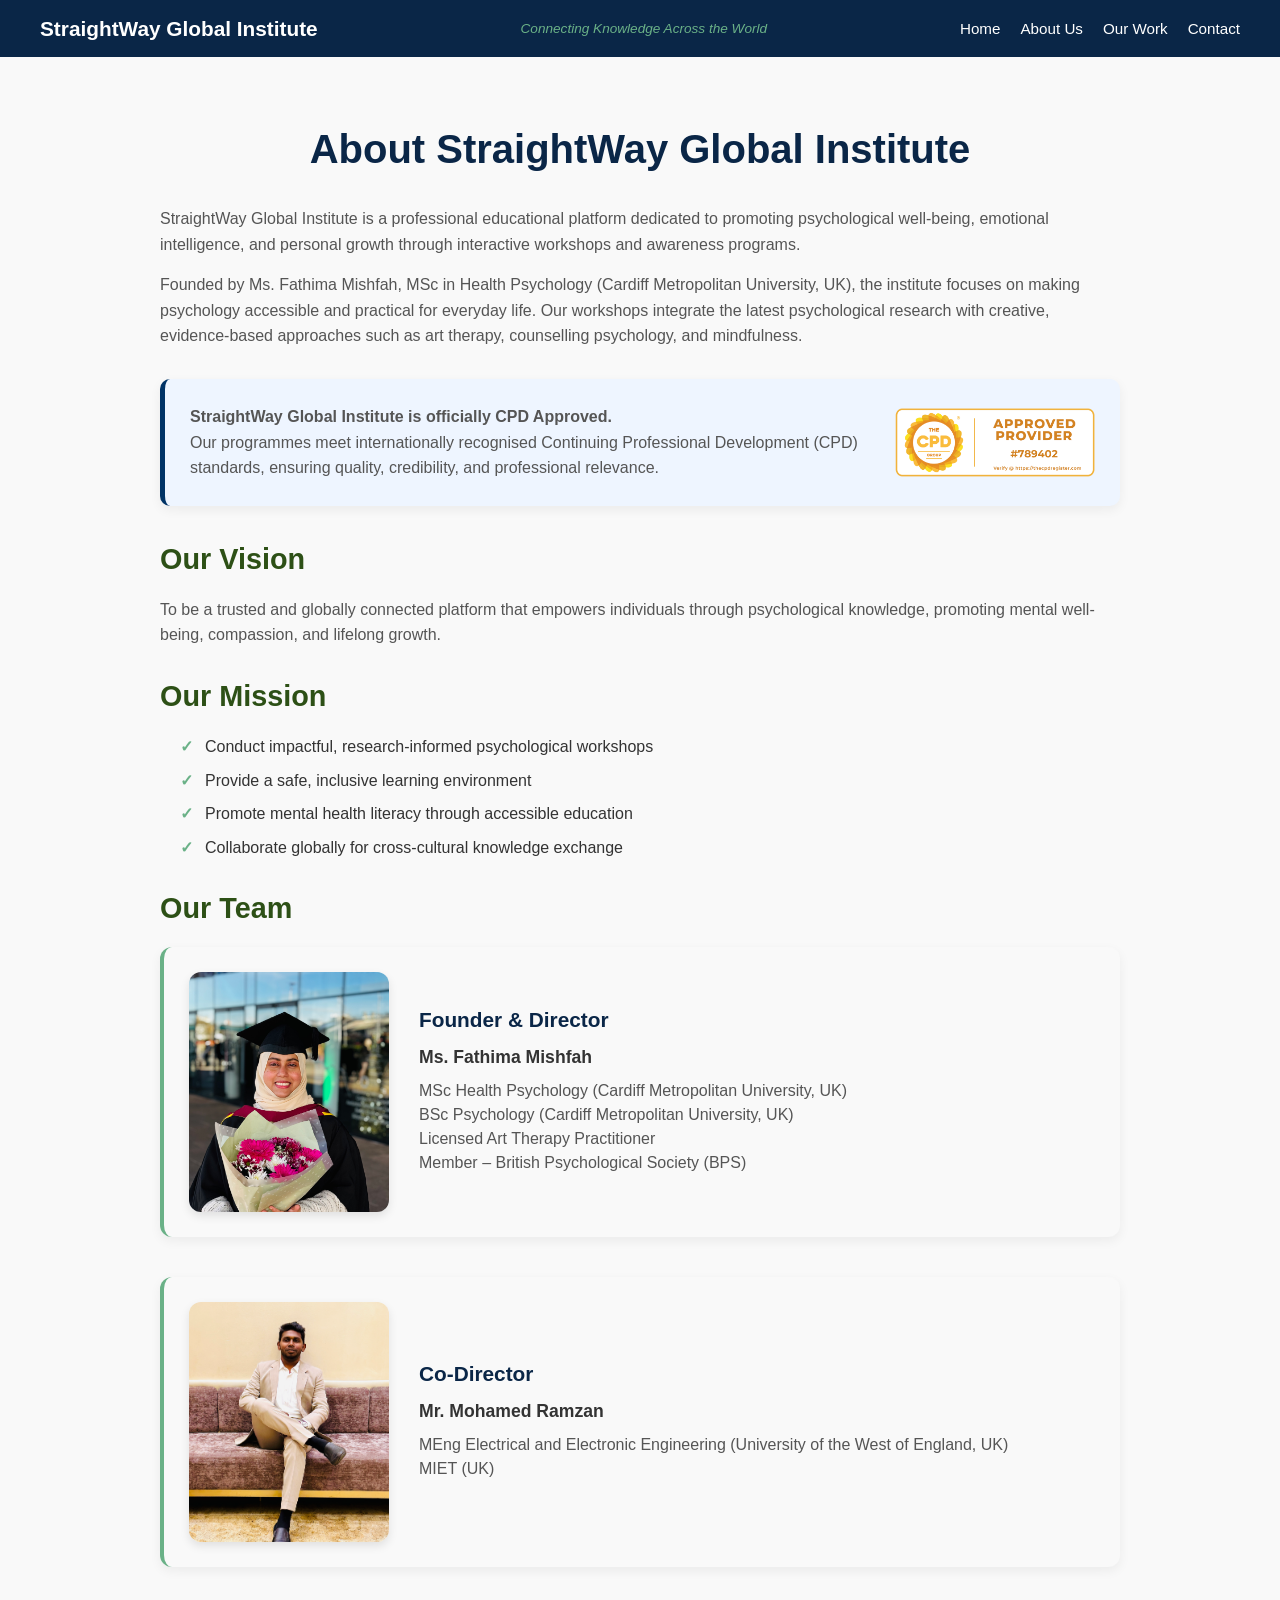
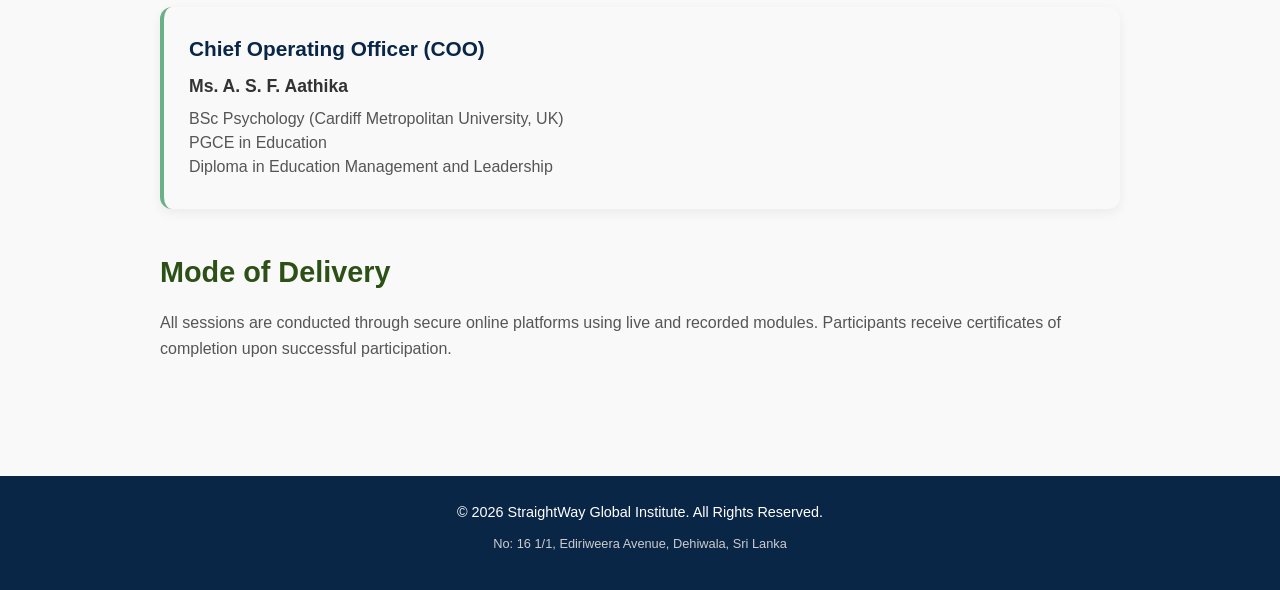
==== commit dc47a270: "Add workshop gallery functionality and update contact page - Implemented a modal for displaying work" ====
--- a/about.html
+++ b/about.html
@@ -15,6 +15,7 @@
         <ul>
             <li><a href="index.html">Home</a></li>
             <li><a href="about.html">About Us</a></li>
+            <li><a href="work.html">Our Work</a></li>
             <li><a href="contact.html">Contact</a></li>
         </ul>
     </nav>
--- a/assets/css/style.css
+++ b/assets/css/style.css
@@ -12,6 +12,7 @@
     line-height: 1.6;
     color: #333;
     background-color: #f9f9f9;
+    overflow-x: hidden;
 }
 
 a {
@@ -22,15 +23,16 @@
 img {
     max-width: 100%;
     display: block;
+    height: auto;
 }
 
 /* -----------------------------
    HEADER / NAVIGATION
 ----------------------------- */
 header {
-    background-color: #0d6efd;
+    background-color: #0a2647;
     color: #fff;
-    padding: 10px 20px;
+    padding: 15px 20px;
     position: sticky;
     top: 0;
     z-index: 1000;
@@ -42,86 +44,185 @@
     align-items: center;
     max-width: 1200px;
     margin: auto;
+    flex-wrap: wrap;
 }
 
 nav .logo {
     font-weight: bold;
-    font-size: 1.5rem;
+    font-size: 1.3rem;
+    line-height: 1.3;
 }
 
 nav ul {
     display: flex;
     gap: 20px;
     list-style: none;
+    flex-wrap: wrap;
 }
 
 nav ul li a {
     color: #fff;
     font-weight: 500;
     transition: 0.3s;
+    font-size: 0.95rem;
 }
 
 nav ul li a:hover {
-    color: #ffd700;
-}
-
-/* Tagline */
+    color: #6ab187;
+}
+
 .tagline {
-    font-size: 0.9rem;
+    font-size: 0.85rem;
     font-style: italic;
-    color: #ffd700;
+    color: #6ab187;
     margin-left: 10px;
+}
+
+/* Mobile Navigation */
+@media (max-width: 767px) {
+    nav {
+        flex-direction: column;
+        gap: 12px;
+        text-align: center;
+    }
+    
+    nav .logo {
+        font-size: 1.2rem;
+    }
+    
+    .tagline {
+        margin-left: 0;
+        margin-top: 2px;
+        font-size: 0.8rem;
+    }
+    
+    nav ul {
+        gap: 15px;
+        justify-content: center;
+        width: 100%;
+    }
+    
+    nav ul li a {
+        font-size: 0.9rem;
+        padding: 5px 0;
+    }
 }
 
 /* -----------------------------
    HERO SECTION
 ----------------------------- */
 .hero {
-    text-align: center;
-    padding: 100px 20px;
-    background: url('https://images.unsplash.com/photo-1516321318423-f06f85e504b3?ixlib=rb-4.0.3&auto=format&fit=crop&w=1600&q=80') center/cover no-repeat;
+    min-height: 60vh;
+    background: linear-gradient(135deg, #111, #333);
     color: #fff;
-    position: relative;
-}
-
-.hero::after {
-    content: '';
-    position: absolute;
-    top:0; left:0; right:0; bottom:0;
-    background-color: rgba(0,0,0,0.5);
-}
-
-.hero h1 {
-    font-size: 3rem;
+    display: flex;
+    align-items: center;
+    justify-content: center;
+    padding: 40px 20px;
+}
+
+.hero-content {
+    display: flex;
+    align-items: center;
+    justify-content: space-between;
+    max-width: 1200px;
+    width: 100%;
+    gap: 40px;
+}
+
+.hero-text {
+    flex: 1;
+    text-align: left;
+}
+
+.hero-text h1 {
+    font-size: clamp(2rem, 5vw, 3rem);
     margin-bottom: 20px;
-    position: relative;
-    z-index: 1;
-}
-
-.hero p {
-    font-size: 1.3rem;
+    line-height: 1.2;
+}
+
+.hero-text p {
+    font-size: clamp(1rem, 2vw, 1.2rem);
     margin-bottom: 30px;
-    position: relative;
-    z-index: 1;
-}
-
-.hero .btn {
-    background-color: #ffd700;
-    color: #0d6efd;
+    opacity: 0.9;
+}
+
+.hero-text .btn {
+    background-color: #6ab187;
+    color: #0a2647;
     padding: 12px 30px;
     border-radius: 5px;
     font-weight: bold;
+    display: inline-block;
     transition: 0.3s;
-    position: relative;
-    z-index: 1;
-}
-
-.hero .btn:hover {
-    background-color: #e6c200;
+}
+
+.hero-text .btn:hover {
+    background-color: #5a9e76;
+    transform: translateY(-2px);
+}
+
+.hero-logo-container {
+    flex: 1;
+    display: flex;
+    align-items: center;
+    justify-content: flex-end;
+    max-width: 400px;
+}
+
+.hero-logo {
+    width: 100%;
+    height: auto;
+    object-fit: contain;
+    animation: floatLogo 6s ease-in-out infinite;
+    opacity: 0;
+    animation: fadeIn 1.5s ease forwards, floatLogo 6s ease-in-out infinite;
+}
+
+@keyframes fadeIn {
+    to { opacity: 1; }
+}
+
+@keyframes floatLogo {
+    0% { transform: translateY(0) scale(1); }
+    50% { transform: translateY(-10px) scale(1.05); }
+    100% { transform: translateY(0) scale(1); }
+}
+
+/* Hero Mobile */
+@media (max-width: 768px) {
+    .hero {
+        min-height: auto;
+        padding: 60px 20px;
+    }
+    
+    .hero-content {
+        flex-direction: column;
+        text-align: center;
+        gap: 30px;
+    }
+    
+    .hero-text {
+        text-align: center;
+    }
+    
+    .hero-text h1 {
+        font-size: 1.8rem;
+    }
+    
+    .hero-text p {
+        font-size: 1rem;
+    }
+    
+    .hero-logo-container {
+        justify-content: center;
+        max-width: 250px;
+        margin: 0 auto;
+    }
 }
 
 /* -----------------------------
-   FEATURES / HOME SECTIONS
+   FEATURES SECTION
 ----------------------------- */
 .features {
     display: flex;
@@ -135,7 +236,7 @@
 
 .feature {
     background-color: #fff;
-    padding: 30px;
+    padding: 30px 20px;
     border-radius: 10px;
     box-shadow: 0 6px 15px rgba(0,0,0,0.1);
     transition: transform 0.3s, box-shadow 0.3s;
@@ -143,13 +244,13 @@
 
 .feature:hover {
     transform: translateY(-5px);
-    box-shadow: 0 10px 20px rgba(0,0,0,0.15);
+    box-shadow: 0 10px 20px rgba(10, 38, 71, 0.15);
 }
 
 .feature h2 {
     font-size: 1.8rem;
     margin-bottom: 10px;
-    color: #0d6efd;
+    color: #0a2647;
 }
 
 .feature p {
@@ -157,36 +258,43 @@
     color: #555;
 }
 
-/* Responsive Features */
+/* Features Desktop */
 @media(min-width: 768px){
     .features {
         flex-direction: row;
-        justify-content: space-around;
-        text-align: left;
-    }
-    .feature { flex: 1; max-width: 300px; }
+        justify-content: center;
+        gap: 30px;
+    }
+    
+    .feature {
+        flex: 1;
+        max-width: 350px;
+        padding: 40px 25px;
+    }
 }
 
 /* -----------------------------
    SLIDESHOW SECTION
 ----------------------------- */
 .slideshow-section {
-    padding: 60px 20px;
+    padding: 60px 15px;
     background-color: #f8f9fa;
 }
 
 .section-title {
     text-align: center;
-    font-size: 2.5rem;
-    color: #0d6efd;
+    font-size: clamp(2rem, 5vw, 2.5rem);
+    color: #0a2647;
     margin-bottom: 10px;
+    padding: 0 10px;
 }
 
 .section-subtitle {
     text-align: center;
     color: #666;
     margin-bottom: 40px;
-    font-size: 1.1rem;
+    font-size: clamp(0.9rem, 2vw, 1.1rem);
+    padding: 0 15px;
 }
 
 .slideshow-container {
@@ -210,7 +318,8 @@
 
 .slide img {
     width: 100%;
-    height: 500px;
+    height: auto;
+    aspect-ratio: 16/9;
     object-fit: cover;
 }
 
@@ -225,12 +334,12 @@
 }
 
 .slide-caption h3 {
-    font-size: 1.5rem;
+    font-size: clamp(1.2rem, 3vw, 1.5rem);
     margin-bottom: 5px;
 }
 
 .slide-caption p {
-    font-size: 1rem;
+    font-size: clamp(0.9rem, 2vw, 1rem);
     opacity: 0.9;
 }
 
@@ -238,45 +347,42 @@
     position: absolute;
     top: 50%;
     transform: translateY(-50%);
-    background-color: rgba(255,255,255,0.3);
+    background-color: rgba(106, 177, 135, 0.7);
     color: white;
     border: none;
-    padding: 15px;
+    padding: 10px;
     cursor: pointer;
-    font-size: 1.5rem;
+    font-size: 1.2rem;
     transition: background-color 0.3s;
     border-radius: 50%;
-    width: 50px;
-    height: 50px;
+    width: 40px;
+    height: 40px;
     display: flex;
     align-items: center;
     justify-content: center;
 }
 
 .slide-arrow:hover {
-    background-color: rgba(255,255,255,0.5);
-}
-
-.prev-arrow {
-    left: 20px;
-}
-
-.next-arrow {
-    right: 20px;
-}
+    background-color: rgba(90, 158, 118, 0.9);
+}
+
+.prev-arrow { left: 10px; }
+.next-arrow { right: 10px; }
 
 .dots-container {
     position: absolute;
-    bottom: 20px;
+    bottom: 15px;
     left: 50%;
     transform: translateX(-50%);
     display: flex;
-    gap: 10px;
+    gap: 8px;
+    flex-wrap: wrap;
+    justify-content: center;
 }
 
 .dot {
-    width: 12px;
-    height: 12px;
+    width: 10px;
+    height: 10px;
     background-color: rgba(255,255,255,0.5);
     border-radius: 50%;
     cursor: pointer;
@@ -287,16 +393,51 @@
     background-color: white;
 }
 
+/* Slideshow Mobile */
+@media (max-width: 767px) {
+    .slideshow-section {
+        padding: 40px 10px;
+    }
+    
+    .slide-caption {
+        padding: 20px 15px 15px;
+    }
+    
+    .slide-caption h3 {
+        font-size: 1.1rem;
+    }
+    
+    .slide-caption p {
+        font-size: 0.85rem;
+    }
+    
+    .slide-arrow {
+        width: 35px;
+        height: 35px;
+        font-size: 1rem;
+    }
+    
+    .dots-container {
+        bottom: 10px;
+        gap: 6px;
+    }
+    
+    .dot {
+        width: 8px;
+        height: 8px;
+    }
+}
+
 @keyframes fadeIn {
     from { opacity: 0.7; }
     to { opacity: 1; }
 }
 
 /* -----------------------------
-   TESTIMONIALS SECTION - FIXED
+   TESTIMONIALS SECTION
 ----------------------------- */
 .testimonials-section {
-    padding: 60px 20px;
+    padding: 60px 15px;
     background-color: white;
 }
 
@@ -305,24 +446,24 @@
     margin: 0 auto 40px;
     display: flex;
     overflow-x: auto;
-    gap: 30px;
+    gap: 20px;
     scroll-behavior: smooth;
-    padding: 20px 10px;
-    scrollbar-width: none; /* Firefox */
-}
-
-/* Hide scrollbar for Chrome, Safari and Opera */
+    padding: 20px 5px;
+    scrollbar-width: none;
+    -ms-overflow-style: none;
+}
+
 .testimonials-container::-webkit-scrollbar {
     display: none;
 }
 
 .testimonial-card {
-    flex: 0 0 100%; /* Each card takes full width by default */
-    min-width: 300px; /* Minimum width for cards */
+    flex: 0 0 100%;
+    min-width: 280px;
     background-color: #fff;
     border-radius: 10px;
     box-shadow: 0 5px 20px rgba(0,0,0,0.1);
-    padding: 30px;
+    padding: 25px 20px;
     transition: transform 0.3s;
     scroll-snap-align: start;
 }
@@ -337,43 +478,44 @@
 }
 
 .quote-icon {
-    color: #0d6efd;
-    font-size: 1.5rem;
-    opacity: 0.3;
+    color: #6ab187;
+    font-size: 1.3rem;
+    opacity: 0.5;
 }
 
 .quote-icon:first-child {
     position: absolute;
     top: -10px;
-    left: -10px;
+    left: -5px;
 }
 
 .quote-icon:last-child {
     position: absolute;
     bottom: -20px;
-    right: -10px;
+    right: -5px;
 }
 
 .testimonial-text {
-    font-size: 1.1rem;
-    line-height: 1.7;
+    font-size: 1rem;
+    line-height: 1.6;
     color: #555;
     font-style: italic;
-    padding: 0 10px;
+    padding: 0 15px;
 }
 
 .testimonial-author {
     display: flex;
     align-items: center;
     gap: 15px;
+    flex-wrap: wrap;
 }
 
 .author-image {
-    width: 60px;
-    height: 60px;
+    width: 50px;
+    height: 50px;
     border-radius: 50%;
     overflow: hidden;
-    border: 3px solid #0d6efd;
+    border: 3px solid #6ab187;
 }
 
 .author-image img {
@@ -384,30 +526,32 @@
 
 .author-info h4 {
     color: #333;
-    margin-bottom: 5px;
-    font-size: 1.2rem;
+    margin-bottom: 3px;
+    font-size: 1.1rem;
 }
 
 .author-role {
     color: #666;
-    font-size: 0.9rem;
-    margin-bottom: 5px;
+    font-size: 0.85rem;
+    margin-bottom: 3px;
 }
 
 .rating {
     color: #ffd700;
+    font-size: 0.9rem;
 }
 
 .testimonial-nav {
     display: flex;
     justify-content: center;
     align-items: center;
-    gap: 30px;
+    gap: 20px;
     margin-top: 30px;
+    flex-wrap: wrap;
 }
 
 .testimonial-nav-btn {
-    background-color: #0d6efd;
+    background-color: #0a2647;
     color: white;
     border: none;
     width: 40px;
@@ -421,17 +565,19 @@
 }
 
 .testimonial-nav-btn:hover {
-    background-color: #0056b3;
+    background-color: #08213a;
 }
 
 .testimonial-dots {
     display: flex;
-    gap: 10px;
+    gap: 8px;
+    flex-wrap: wrap;
+    justify-content: center;
 }
 
 .testimonial-dot {
-    width: 12px;
-    height: 12px;
+    width: 10px;
+    height: 10px;
     background-color: #ddd;
     border-radius: 50%;
     cursor: pointer;
@@ -439,7 +585,44 @@
 }
 
 .testimonial-dot.active, .testimonial-dot:hover {
-    background-color: #0d6efd;
+    background-color: #6ab187;
+}
+
+/* Testimonials Responsive */
+@media (min-width: 768px) and (max-width: 1023px) {
+    .testimonial-card {
+        flex: 0 0 calc(50% - 10px);
+    }
+}
+
+@media (min-width: 1024px) {
+    .testimonial-card {
+        flex: 0 0 calc(25% - 15px);
+    }
+}
+
+@media (max-width: 767px) {
+    .testimonials-section {
+        padding: 40px 10px;
+    }
+    
+    .testimonial-card {
+        padding: 20px 15px;
+    }
+    
+    .testimonial-text {
+        font-size: 0.95rem;
+        padding: 0 10px;
+    }
+    
+    .testimonial-nav {
+        gap: 15px;
+    }
+    
+    .testimonial-nav-btn {
+        width: 35px;
+        height: 35px;
+    }
 }
 
 /* -----------------------------
@@ -447,22 +630,22 @@
 ----------------------------- */
 .about {
     padding: 60px 20px;
-    max-width: 900px;
+    max-width: 1000px;
     margin: auto;
+}
+
+.about h1 {
+    font-size: clamp(2rem, 5vw, 2.5rem);
+    margin-bottom: 25px;
+    color: #0a2647;
     text-align: center;
 }
 
-.about h1 {
-    font-size: 2.5rem;
-    margin-bottom: 25px;
-    color: #0d6efd;
-}
-
 .about h2 {
-    font-size: 1.8rem;
+    font-size: clamp(1.5rem, 4vw, 1.8rem);
     margin-top: 25px;
     margin-bottom: 15px;
-    color: #333;
+    color: #2d5016;
 }
 
 .about p {
@@ -471,7 +654,6 @@
     color: #555;
 }
 
-/* Mission list */
 .mission-list {
     list-style-type: none;
     margin: 15px 0 25px 0;
@@ -483,35 +665,128 @@
     margin-bottom: 8px;
     padding-left: 25px;
     position: relative;
+    word-break: break-word;
 }
 
 .mission-list li:before {
     content: "✓";
     position: absolute;
     left: 0;
-    color: #0d6efd;
+    color: #6ab187;
     font-weight: bold;
 }
 
-/* Team members */
+/* Team Members */
 .team-member {
-    background-color: #fff;
-    padding: 20px;
-    margin: 20px 0;
-    border-radius: 8px;
-    border-left: 4px solid #0d6efd;
-    box-shadow: 0 4px 8px rgba(0,0,0,0.1);
-    text-align: left;
-}
-
-.team-member h3 {
-    color: #0d6efd;
-    margin-bottom: 10px;
-}
-
-.team-member p {
+    display: flex;
+    align-items: center;
+    gap: 30px;
+    margin-bottom: 40px;
+    padding: 25px;
+    background: #f9f9f9;
+    border-radius: 12px;
+    box-shadow: 0 4px 12px rgba(0,0,0,0.06);
+    border-left: 4px solid #6ab187;
+}
+
+.team-photo {
+    width: 200px;
+    height: 240px;
+    object-fit: cover;
+    object-position: center top;
+    border-radius: 12px;
+    box-shadow: 0 4px 10px rgba(0,0,0,0.1);
+}
+
+.team-info {
+    flex: 1;
+}
+
+.team-info h3 {
+    color: #0a2647;
+    margin-bottom: 8px;
+    font-size: 1.3rem;
+}
+
+.team-info .name {
+    font-weight: bold;
+    margin-bottom: 8px;
+    font-size: 1.1rem;
+    color: #333;
+}
+
+.team-info p {
     margin-bottom: 5px;
     color: #555;
+    line-height: 1.5;
+}
+
+/* Team Mobile */
+@media (max-width: 768px) {
+    .team-member {
+        flex-direction: column;
+        text-align: center;
+        padding: 20px 15px;
+        gap: 20px;
+    }
+    
+    .team-photo {
+        width: 180px;
+        height: 220px;
+    }
+    
+    .team-info {
+        text-align: center;
+    }
+    
+    .team-info h3 {
+        font-size: 1.2rem;
+    }
+}
+
+/* -----------------------------
+   CPD SECTION
+----------------------------- */
+.cpd-approved {
+    display: flex;
+    align-items: center;
+    justify-content: space-between;
+    gap: 30px;
+    margin: 30px 0;
+    padding: 25px;
+    background-color: #eef5ff;
+    border-left: 5px solid #003366;
+    border-radius: 10px;
+    box-shadow: 0 4px 12px rgba(0,0,0,0.06);
+}
+
+.cpd-text {
+    flex: 1;
+    font-size: 16px;
+}
+
+.cpd-text p {
+    margin: 0;
+}
+
+.cpd-logo img {
+    max-width: 200px;
+    height: auto;
+}
+
+/* CPD Mobile */
+@media (max-width: 768px) {
+    .cpd-approved {
+        flex-direction: column;
+        text-align: center;
+        padding: 20px 15px;
+        gap: 20px;
+    }
+    
+    .cpd-logo img {
+        max-width: 150px;
+        margin: 0 auto;
+    }
 }
 
 /* -----------------------------
@@ -519,159 +794,6 @@
 ----------------------------- */
 .contact {
     padding: 60px 20px;
-    max-width: 700px;
-    margin: auto;
-}
-
-.contact h1 {
-    text-align: center;
-    margin-bottom: 30px;
-    color: #0d6efd;
-}
-
-.contact form {
-    display: flex;
-    flex-direction: column;
-    gap: 15px;
-    margin-bottom: 30px;
-}
-
-.contact form input,
-.contact form textarea {
-    padding: 12px;
-    border: 1px solid #ccc;
-    border-radius: 5px;
-    font-size: 1rem;
-}
-
-.contact form button {
-    padding: 12px;
-    border: none;
-    background-color: #0d6efd;
-    color: #fff;
-    font-size: 1rem;
-    font-weight: bold;
-    border-radius: 5px;
-    cursor: pointer;
-    transition: 0.3s;
-}
-
-.contact form button:hover {
-    background-color: #0056b3;
-}
-
-/* Contact Info */
-.contact-info {
-    text-align: center;
-    margin-bottom: 20px;
-}
-
-.contact-info p {
-    margin-bottom: 5px;
-    font-size: 1rem;
-}
-
-/* Contact note */
-.note {
-    font-size: 0.85rem;
-    font-style: italic;
-    color: #666;
-    margin-top: 10px;
-    padding-top: 10px;
-    border-top: 1px solid #eee;
-}
-
-/* Map */
-.map iframe {
-    width: 100%;
-    height: 300px;
-    border-radius: 10px;
-    border: none;
-}
-
-/* -----------------------------
-   FOOTER
------------------------------ */
-footer {
-    background-color: #0d6efd;
-    color: #fff;
-    text-align: center;
-    padding: 20px;
-    margin-top: 40px;
-    font-size: 0.9rem;
-}
-
-/* Address in footer */
-footer .address {
-    font-size: 0.8rem;
-    margin-top: 10px;
-    color: #ccc;
-}
-
-/* -----------------------------
-   RESPONSIVE GLOBAL
------------------------------ */
-@media(max-width: 767px){
-    .hero h1 { font-size: 2rem; }
-    .hero p { font-size: 1rem; }
-    .features { gap: 20px; }
-    
-    .section-title {
-        font-size: 2rem;
-    }
-    
-    .slide img {
-        height: 300px;
-    }
-    
-    .slide-caption {
-        padding: 20px 15px 15px;
-    }
-    
-    .testimonial-card {
-        padding: 20px;
-        min-width: 280px;
-    }
-    
-    /* Responsive navigation */
-    nav {
-        flex-direction: column;
-        gap: 10px;
-        text-align: center;
-    }
-    
-    .tagline {
-        display: block;
-        margin-left: 0;
-        margin-top: 5px;
-    }
-    
-    nav ul {
-        flex-wrap: wrap;
-        justify-content: center;
-        gap: 10px;
-    }
-}
-
-/* Tablet Responsive */
-@media(min-width: 768px) and (max-width: 1023px) {
-    .testimonial-card {
-        flex: 0 0 calc(50% - 15px);
-    }
-}
-
-/* Desktop Responsive */
-@media(min-width: 1024px) {
-    .testimonial-card {
-        flex: 0 0 calc(25% - 23px);
-    }
-}
-
-/* -----------------------------
-   CONTACT PAGE - UPDATED
------------------------------ */
-.contact {
-    padding: 60px 20px;
     max-width: 1200px;
     margin: auto;
 }
@@ -679,50 +801,52 @@
 .contact h1 {
     text-align: center;
     margin-bottom: 40px;
-    color: #0d6efd;
-    font-size: 2.8rem;
+    color: #0a2647;
+    font-size: clamp(2rem, 6vw, 2.8rem);
 }
 
 .contact-grid {
     display: grid;
     grid-template-columns: 1fr;
-    gap: 50px;
+    gap: 40px;
     margin-bottom: 60px;
 }
 
 @media (min-width: 992px) {
     .contact-grid {
         grid-template-columns: 1fr 1fr;
-    }
-}
-
-/* Contact Form */
+        gap: 50px;
+    }
+}
+
 .contact-form-section h2,
 .contact-info-section h2 {
-    font-size: 2rem;
+    font-size: clamp(1.5rem, 4vw, 2rem);
     color: #333;
     margin-bottom: 25px;
     padding-bottom: 10px;
-    border-bottom: 3px solid #0d6efd;
+    border-bottom: 3px solid #6ab187;
     display: inline-block;
 }
 
+/* Form */
 .form-group {
-    margin-bottom: 25px;
+    margin-bottom: 20px;
 }
 
 .form-group label {
     display: block;
-    margin-bottom: 8px;
+    margin-bottom: 5px;
     font-weight: 500;
     color: #555;
+    font-size: 0.95rem;
 }
 
 .form-group input,
 .form-group select,
 .form-group textarea {
     width: 100%;
-    padding: 14px;
+    padding: 12px;
     border: 2px solid #e0e0e0;
     border-radius: 8px;
     font-size: 1rem;
@@ -734,36 +858,36 @@
 .form-group select:focus,
 .form-group textarea:focus {
     outline: none;
-    border-color: #0d6efd;
+    border-color: #6ab187;
 }
 
 .btn-submit {
-    background: linear-gradient(135deg, #0d6efd, #0b5ed7);
+    background: linear-gradient(135deg, #6ab187, #5a9e76);
     color: white;
     border: none;
-    padding: 16px 30px;
+    padding: 14px 25px;
     border-radius: 8px;
-    font-size: 1.1rem;
+    font-size: 1rem;
     font-weight: 600;
     cursor: pointer;
     transition: all 0.3s;
     display: flex;
     align-items: center;
     justify-content: center;
-    gap: 10px;
+    gap: 8px;
     width: 100%;
 }
 
 .btn-submit:hover {
-    background: linear-gradient(135deg, #0b5ed7, #0a58ca);
+    background: linear-gradient(135deg, #5a9e76, #4a8e66);
     transform: translateY(-2px);
-    box-shadow: 0 5px 15px rgba(13, 110, 253, 0.3);
+    box-shadow: 0 5px 15px rgba(106, 177, 135, 0.3);
 }
 
 /* Contact Info Box */
 .contact-info-box {
     background: #f8f9fa;
-    padding: 30px;
+    padding: 25px 20px;
     border-radius: 12px;
     margin-bottom: 30px;
     box-shadow: 0 5px 15px rgba(0,0,0,0.05);
@@ -771,10 +895,11 @@
 
 .contact-item {
     display: flex;
-    gap: 20px;
-    margin-bottom: 30px;
+    gap: 15px;
+    margin-bottom: 25px;
     padding-bottom: 20px;
     border-bottom: 1px solid #e0e0e0;
+    flex-wrap: wrap;
 }
 
 .contact-item:last-child {
@@ -784,93 +909,91 @@
 }
 
 .contact-icon {
-    width: 50px;
-    height: 50px;
-    background: #0d6efd;
+    width: 45px;
+    height: 45px;
+    background: #0a2647;
     color: white;
     border-radius: 50%;
     display: flex;
     align-items: center;
     justify-content: center;
+    font-size: 1.1rem;
+    flex-shrink: 0;
+}
+
+.contact-details {
+    flex: 1;
+    min-width: 200px;
+}
+
+.contact-details h3 {
     font-size: 1.2rem;
-    flex-shrink: 0;
-}
-
-.contact-details h3 {
-    font-size: 1.3rem;
     color: #333;
-    margin-bottom: 8px;
+    margin-bottom: 5px;
 }
 
 .contact-link {
-    color: #0d6efd;
-    font-size: 1.1rem;
+    color: #0a2647;
+    font-size: 1rem;
     font-weight: 500;
     text-decoration: none;
     display: inline-block;
-    margin-bottom: 5px;
+    margin-bottom: 3px;
     transition: color 0.3s;
+    word-break: break-all;
 }
 
 .contact-link:hover {
-    color: #0a58ca;
+    color: #08213a;
     text-decoration: underline;
 }
 
-/* Social Media Section */
+/* Social Media */
 .social-media-section {
     background: #f8f9fa;
-    padding: 30px;
+    padding: 25px 20px;
     border-radius: 12px;
     margin-bottom: 30px;
     box-shadow: 0 5px 15px rgba(0,0,0,0.05);
 }
 
 .social-media-section h3 {
-    font-size: 1.5rem;
+    font-size: 1.4rem;
     color: #333;
-    margin-bottom: 15px;
+    margin-bottom: 10px;
 }
 
 .social-links {
     display: grid;
     grid-template-columns: repeat(2, 1fr);
-    gap: 15px;
+    gap: 12px;
     margin-top: 20px;
 }
 
 .social-link {
     display: flex;
     align-items: center;
-    gap: 12px;
-    padding: 15px;
+    gap: 8px;
+    padding: 12px 10px;
     border-radius: 8px;
     text-decoration: none;
     color: white;
     font-weight: 500;
+    font-size: 0.9rem;
     transition: all 0.3s;
 }
 
 .social-link i {
-    font-size: 1.2rem;
-    width: 24px;
+    font-size: 1.1rem;
+    width: 20px;
     text-align: center;
 }
 
-.social-link.facebook {
-    background: #1877f2;
-}
-
-.social-link.instagram {
-    background: linear-gradient(45deg, #405de6, #5851db, #833ab4, #c13584, #e1306c, #fd1d1d);
-}
-
-.social-link.whatsapp {
-    background: #25d366;
-}
-
-.social-link.email {
-    background: #ea4335;
+.social-link span {
+    flex: 1;
+    white-space: nowrap;
+    overflow: hidden;
+    text-overflow: ellipsis;
 }
 
 .social-link:hover {
@@ -878,556 +1001,939 @@
     box-shadow: 0 5px 15px rgba(0,0,0,0.2);
 }
 
-/* WhatsApp Floating Button */
+/* Social Media Colors */
+.social-link.facebook { background: #1877f2; }
+.social-link.instagram { background: linear-gradient(45deg, #405de6, #5851db, #833ab4, #c13584, #e1306c, #fd1d1d); }
+.social-link.whatsapp { background: #25d366; }
+.social-link.email { background: #ea4335; }
+.social-link.linkedin { background: #0077B5; }
+
+/* WhatsApp Button */
 .whatsapp-float {
-    margin: 30px 0;
+    margin: 25px 0;
 }
 
 .whatsapp-btn {
     display: flex;
     align-items: center;
     justify-content: center;
-    gap: 15px;
+    gap: 10px;
     background: #25d366;
     color: white;
-    padding: 18px 25px;
+    padding: 15px 20px;
+    border-radius: 50px;
+    text-decoration: none;
+    font-weight: 600;
+    font-size: 1rem;
+    transition: all 0.3s;
+    box-shadow: 0 4px 15px rgba(37, 211, 102, 0.3);
+}
+
+.whatsapp-btn:hover {
+    background: #1da851;
+    transform: translateY(-3px);
+    box-shadow: 0 6px 20px rgba(37, 211, 102, 0.4);
+}
+
+.whatsapp-btn i {
+    font-size: 1.3rem;
+}
+
+/* Quick Links */
+.quick-links {
+    background: #f8f9fa;
+    padding: 25px 20px;
+    border-radius: 12px;
+    box-shadow: 0 5px 15px rgba(0,0,0,0.05);
+}
+
+.quick-links h3 {
+    font-size: 1.4rem;
+    color: #333;
+    margin-bottom: 15px;
+}
+
+.quick-links ul {
+    list-style: none;
+}
+
+.quick-links li {
+    margin-bottom: 12px;
+    display: flex;
+    align-items: flex-start;
+    gap: 10px;
+    color: #555;
+    font-size: 0.95rem;
+}
+
+.quick-links i {
+    color: #6ab187;
+    margin-top: 3px;
+    flex-shrink: 0;
+}
+
+/* Direct Contact Note */
+.direct-contact-note {
+    background: #e8f5e9;
+    padding: 20px;
+    border-radius: 8px;
+    margin: 30px 0;
+    text-align: center;
+}
+
+.direct-contact-note p {
+    margin: 8px 0;
+    font-size: 1rem;
+    word-break: break-word;
+}
+
+.direct-contact-note a {
+    color: #0a2647;
+    font-weight: bold;
+    text-decoration: underline;
+}
+
+/* Contact Mobile */
+@media (max-width: 767px) {
+    .contact {
+        padding: 40px 15px;
+    }
+    
+    .contact h1 {
+        font-size: 2rem;
+        margin-bottom: 30px;
+    }
+    
+    .contact-info-box,
+    .social-media-section,
+    .quick-links {
+        padding: 20px 15px;
+    }
+    
+    .contact-item {
+        flex-direction: column;
+        align-items: center;
+        text-align: center;
+        gap: 10px;
+    }
+    
+    .contact-details {
+        text-align: center;
+    }
+    
+    .contact-icon {
+        margin: 0 auto;
+    }
+    
+    .social-links {
+        grid-template-columns: 1fr;
+        gap: 10px;
+    }
+    
+    .social-link {
+        padding: 12px;
+        justify-content: center;
+    }
+    
+    .social-link span {
+        white-space: normal;
+    }
+    
+    .whatsapp-btn {
+        padding: 12px 15px;
+    }
+    
+    .whatsapp-btn span {
+        font-size: 0.95rem;
+    }
+    
+    .direct-contact-note {
+        padding: 15px;
+    }
+    
+    .direct-contact-note p {
+        font-size: 0.95rem;
+    }
+}
+
+/* Small Phones */
+@media (max-width: 380px) {
+    .hero-text h1 {
+        font-size: 1.5rem;
+    }
+    
+    .feature h2 {
+        font-size: 1.5rem;
+    }
+    
+    .section-title {
+        font-size: 1.8rem;
+    }
+    
+    .team-photo {
+        width: 150px;
+        height: 180px;
+    }
+    
+    .social-link {
+        font-size: 0.85rem;
+        padding: 10px;
+    }
+}
+
+/* -----------------------------
+   FOOTER
+----------------------------- */
+footer {
+    background-color: #0a2647;
+    color: #fff;
+    text-align: center;
+    padding: 25px 15px;
+    margin-top: 40px;
+    font-size: 0.9rem;
+}
+
+footer p {
+    margin-bottom: 10px;
+    word-break: break-word;
+}
+
+footer .address {
+    font-size: 0.8rem;
+    color: #ccc;
+    margin-top: 10px;
+}
+
+.footer-social {
+    margin-top: 15px;
+    display: flex;
+    justify-content: center;
+    gap: 20px;
+    flex-wrap: wrap;
+}
+
+.footer-social a {
+    color: white;
+    font-size: 1.3rem;
+    transition: transform 0.3s, color 0.3s;
+}
+
+.footer-social a:hover {
+    transform: translateY(-3px);
+    color: #6ab187;
+}
+
+/* Footer Mobile */
+@media (max-width: 767px) {
+    footer {
+        padding: 20px 10px;
+        font-size: 0.85rem;
+    }
+    
+    .footer-social {
+        gap: 15px;
+    }
+    
+    .footer-social a {
+        font-size: 1.2rem;
+    }
+}
+
+/* -----------------------------
+   UTILITY CLASSES
+----------------------------- */
+.container {
+    width: 100%;
+    max-width: 1200px;
+    margin: 0 auto;
+    padding: 0 15px;
+}
+
+.highlight {
+    color: #6ab187;
+    font-weight: bold;
+}
+
+.btn-outline {
+    border: 2px solid #0a2647;
+    color: #0a2647;
+    background: transparent;
+    padding: 10px 25px;
+    border-radius: 5px;
+    display: inline-block;
+    transition: 0.3s;
+}
+
+.btn-outline:hover {
+    background: #0a2647;
+    color: white;
+}
+
+/* Fix for very small devices */
+@media (max-width: 320px) {
+    nav ul {
+        gap: 8px;
+    }
+    
+    nav ul li a {
+        font-size: 0.8rem;
+    }
+    
+    .hero-text h1 {
+        font-size: 1.3rem;
+    }
+    
+    .feature {
+        padding: 20px 15px;
+    }
+    
+    .testimonial-card {
+        min-width: 240px;
+        padding: 15px;
+    }
+}
+
+/* -----------------------------
+   OUR WORK PAGE
+----------------------------- */
+.work-page {
+    padding: 60px 20px;
+    max-width: 1200px;
+    margin: 0 auto;
+}
+
+.work-page h1 {
+    text-align: center;
+    color: #0a2647;
+    font-size: clamp(2rem, 5vw, 2.8rem);
+    margin-bottom: 10px;
+}
+
+.page-subtitle {
+    text-align: center;
+    color: #666;
+    font-size: 1.1rem;
+    margin-bottom: 50px;
+}
+
+/* Section Headers */
+.past-workshops,
+.future-workshops {
+    margin-bottom: 60px;
+}
+
+.past-workshops h2,
+.future-workshops h2 {
+    color: #0a2647;
+    font-size: clamp(1.5rem, 4vw, 2rem);
+    margin-bottom: 10px;
+    display: flex;
+    align-items: center;
+    gap: 10px;
+}
+
+.past-workshops h2 i {
+    color: #6ab187;
+}
+
+.future-workshops h2 i {
+    color: #ff9800;
+}
+
+.section-desc {
+    color: #666;
+    margin-bottom: 30px;
+    font-size: 1rem;
+}
+
+/* Workshops Grid */
+.workshops-grid {
+    display: grid;
+    grid-template-columns: 1fr;
+    gap: 30px;
+}
+
+@media (min-width: 768px) {
+    .workshops-grid {
+        grid-template-columns: repeat(2, 1fr);
+    }
+}
+
+@media (min-width: 1024px) {
+    .workshops-grid {
+        grid-template-columns: repeat(3, 1fr);
+    }
+}
+
+/* Workshop Card */
+.workshop-card {
+    background: white;
+    border-radius: 12px;
+    overflow: hidden;
+    box-shadow: 0 4px 15px rgba(0,0,0,0.08);
+    transition: transform 0.3s, box-shadow 0.3s;
+    display: flex;
+    flex-direction: column;
+}
+
+.workshop-card:hover {
+    transform: translateY(-5px);
+    box-shadow: 0 8px 25px rgba(0,0,0,0.15);
+}
+
+.workshop-card.past {
+    border-bottom: 4px solid #6ab187;
+}
+
+.workshop-card.future {
+    border-bottom: 4px solid #ff9800;
+}
+
+.workshop-image {
+    width: 100%;
+    height: 200px;
+    overflow: hidden;
+    background: #f5f5f5;
+}
+
+.workshop-image img {
+    width: 100%;
+    height: 100%;
+    object-fit: cover;
+    transition: transform 0.5s;
+}
+
+.workshop-card:hover .workshop-image img {
+    transform: scale(1.05);
+}
+
+.workshop-details {
+    padding: 20px;
+    flex: 1;
+    display: flex;
+    flex-direction: column;
+}
+
+.workshop-details h3 {
+    color: #0a2647;
+    font-size: 1.3rem;
+    margin-bottom: 15px;
+    line-height: 1.4;
+}
+
+.workshop-meta {
+    margin-bottom: 15px;
+}
+
+.workshop-meta p {
+    margin-bottom: 8px;
+    color: #555;
+    font-size: 0.95rem;
+    display: flex;
+    align-items: center;
+    gap: 8px;
+}
+
+.workshop-meta i {
+    color: #6ab187;
+    width: 20px;
+    font-size: 1rem;
+}
+
+.workshop-tags {
+    display: flex;
+    gap: 10px;
+    flex-wrap: wrap;
+    margin-top: auto;
+}
+
+.tag {
+    padding: 5px 12px;
+    border-radius: 20px;
+    font-size: 0.8rem;
+    font-weight: 500;
+}
+
+.tag:first-child {
+    background: #6ab187;
+    color: white;
+}
+
+.tag.topic {
+    background: #e9ecef;
+    color: #495057;
+}
+
+/* Future Workshop Specific */
+.flyer-placeholder {
+    background: linear-gradient(135deg, #667eea, #764ba2);
+    color: white;
+    padding: 30px 20px;
+    text-align: center;
+    border-radius: 8px;
+    margin-bottom: 15px;
+}
+
+.flyer-placeholder i {
+    font-size: 3rem;
+    margin-bottom: 10px;
+}
+
+.register-btn {
+    display: inline-block;
+    background: #25d366;
+    color: white;
+    padding: 10px 20px;
+    border-radius: 5px;
+    text-decoration: none;
+    font-weight: 500;
+    transition: background 0.3s;
+    margin-top: 15px;
+}
+
+.register-btn:hover {
+    background: #1da851;
+}
+
+/* No Workshops Message */
+.no-workshops {
+    grid-column: 1 / -1;
+    text-align: center;
+    padding: 60px 20px;
+    background: #f8f9fa;
+    border-radius: 12px;
+    border: 2px dashed #dee2e6;
+}
+
+.no-workshops i {
+    font-size: 3rem;
+    color: #adb5bd;
+    margin-bottom: 15px;
+}
+
+.no-workshops p {
+    color: #666;
+    font-size: 1.2rem;
+    margin-bottom: 10px;
+}
+
+.no-workshops .small {
+    font-size: 0.95rem;
+    color: #888;
+}
+
+.no-workshops a {
+    color: #0a2647;
+    font-weight: 500;
+    text-decoration: underline;
+}
+
+/* Workshop Request Section */
+.workshop-request {
+    margin-top: 60px;
+}
+
+.request-box {
+    background: linear-gradient(135deg, #0a2647, #1a3a5f);
+    color: white;
+    padding: 50px 30px;
+    border-radius: 15px;
+    text-align: center;
+}
+
+.request-box h3 {
+    font-size: 1.8rem;
+    margin-bottom: 15px;
+}
+
+.request-box p {
+    font-size: 1.1rem;
+    margin-bottom: 25px;
+    opacity: 0.9;
+}
+
+.btn-request {
+    display: inline-flex;
+    align-items: center;
+    gap: 10px;
+    background: #6ab187;
+    color: white;
+    padding: 15px 35px;
     border-radius: 50px;
     text-decoration: none;
     font-weight: 600;
     font-size: 1.1rem;
     transition: all 0.3s;
-    box-shadow: 0 4px 15px rgba(37, 211, 102, 0.3);
-}
-
-.whatsapp-btn:hover {
-    background: #1da851;
+    box-shadow: 0 4px 15px rgba(106, 177, 135, 0.3);
+}
+
+.btn-request:hover {
+    background: #5a9e76;
     transform: translateY(-3px);
-    box-shadow: 0 6px 20px rgba(37, 211, 102, 0.4);
-}
-
-.whatsapp-btn i {
-    font-size: 1.5rem;
-}
-
-/* Quick Links */
-.quick-links {
-    background: #f8f9fa;
-    padding: 30px;
-    border-radius: 12px;
-    box-shadow: 0 5px 15px rgba(0,0,0,0.05);
-}
-
-.quick-links h3 {
-    font-size: 1.5rem;
-    color: #333;
-    margin-bottom: 20px;
-}
-
-.quick-links ul {
-    list-style: none;
-}
-
-.quick-links li {
-    margin-bottom: 15px;
-    display: flex;
-    align-items: flex-start;
-    gap: 12px;
-    color: #555;
-}
-
-.quick-links i {
-    color: #0d6efd;
-    margin-top: 3px;
-    flex-shrink: 0;
-}
-
-/* FAQ Section */
-.contact-faq {
-    background: #f8f9fa;
-    padding: 50px;
-    border-radius: 12px;
-    margin-top: 40px;
-}
-
-.contact-faq h2 {
-    text-align: center;
-    font-size: 2.2rem;
-    color: #0d6efd;
-    margin-bottom: 40px;
-}
-
-.faq-grid {
-    display: grid;
-    grid-template-columns: 1fr;
-    gap: 25px;
-}
-
-@media (min-width: 768px) {
-    .faq-grid {
-        grid-template-columns: repeat(2, 1fr);
-    }
-}
-
-.faq-item {
-    background: white;
-    padding: 25px;
-    border-radius: 10px;
-    box-shadow: 0 3px 10px rgba(0,0,0,0.08);
-    transition: transform 0.3s;
-}
-
-.faq-item:hover {
-    transform: translateY(-5px);
-}
-
-.faq-item h3 {
-    color: #333;
-    margin-bottom: 15px;
-    font-size: 1.3rem;
-}
-
-.faq-item p {
-    color: #666;
-    line-height: 1.7;
-}
-
-/* Footer Social */
-.footer-social {
-    margin-top: 15px;
-    display: flex;
-    justify-content: center;
-    gap: 20px;
-}
-
-.footer-social a {
-    color: white;
-    font-size: 1.3rem;
-    transition: transform 0.3s;
-}
-
-.footer-social a:hover {
-    transform: translateY(-3px);
-    color: #ffd700;
+    box-shadow: 0 6px 20px rgba(106, 177, 135, 0.4);
 }
 
 /* Responsive */
 @media (max-width: 767px) {
-    .contact h1 {
-        font-size: 2.2rem;
-    }
-    
-    .contact-form-section h2,
-    .contact-info-section h2 {
-        font-size: 1.8rem;
-    }
-    
-    .social-links {
-        grid-template-columns: 1fr;
-    }
-    
-    .contact-faq {
-        padding: 30px 20px;
-    }
-    
-    .contact-faq h2 {
-        font-size: 1.8rem;
-    }
-    
-    .whatsapp-btn span {
-        display: none;
-    }
-    
-    .whatsapp-btn {
-        padding: 18px;
-        width: 60px;
-        height: 60px;
-        border-radius: 50%;
-        margin: 0 auto;
-    }
-    
-    .whatsapp-btn i {
-        font-size: 1.8rem;
-    }
-}
-
-/* WhatsApp Message Format Tip */
-.whatsapp-tip {
-    background: #e8f5e9;
-    border-left: 4px solid #25d366;
-    padding: 15px;
-    border-radius: 8px;
-    margin-top: 20px;
-    font-size: 0.9rem;
-    color: #2e7d32;
-}
-
-.whatsapp-tip strong {
-    display: block;
-    margin-bottom: 5px;
-}
-
-/* ==================== COLOR THEME UPDATES ==================== */
-
-/* Header & Primary Color - Dark Blue */
-header {
-    background-color: #0a2647; /* Dark Blue */
-    color: #fff;
-    padding: 10px 20px;
-    position: sticky;
-    top: 0;
-    z-index: 1000;
-}
-
-nav ul li a:hover {
-    color: #6ab187; /* Olive Green for hover */
-}
-
-/* Hero Section */
-.hero .btn {
-    background-color: #6ab187; /* Olive Green */
-    color: #0a2647; /* Dark Blue text */
-    padding: 12px 30px;
-    border-radius: 5px;
+    .work-page {
+        padding: 40px 15px;
+    }
+    
+    .workshop-details h3 {
+        font-size: 1.2rem;
+    }
+    
+    .request-box {
+        padding: 40px 20px;
+    }
+    
+    .request-box h3 {
+        font-size: 1.4rem;
+    }
+    
+    .request-box p {
+        font-size: 1rem;
+    }
+    
+    .btn-request {
+        padding: 12px 25px;
+        font-size: 1rem;
+    }
+}
+
+/* For very small screens */
+@media (max-width: 380px) {
+    .workshop-meta p {
+        flex-direction: column;
+        align-items: flex-start;
+        gap: 5px;
+    }
+    
+    .workshop-meta i {
+        width: auto;
+    }
+}
+
+/* -----------------------------
+   WORKSHOP GALLERY STYLES
+----------------------------- */
+.workshop-gallery {
+    margin-bottom: 15px;
+}
+
+.gallery-main {
+    width: 100%;
+    height: 200px;
+    overflow: hidden;
+    border-radius: 8px 8px 0 0;
+    cursor: pointer;
+    position: relative;
+}
+
+.gallery-main img {
+    width: 100%;
+    height: 100%;
+    object-fit: cover;
+    transition: transform 0.3s;
+}
+
+.gallery-main img:hover {
+    transform: scale(1.05);
+}
+
+.gallery-thumbnails {
+    display: flex;
+    gap: 5px;
+    margin-top: 5px;
+    overflow-x: auto;
+    padding: 5px 0;
+    scrollbar-width: thin;
+}
+
+.gallery-thumbnails::-webkit-scrollbar {
+    height: 4px;
+}
+
+.gallery-thumbnails::-webkit-scrollbar-thumb {
+    background: #ccc;
+    border-radius: 4px;
+}
+
+.thumbnail {
+    width: 60px;
+    height: 60px;
+    object-fit: cover;
+    border-radius: 4px;
+    cursor: pointer;
+    transition: opacity 0.3s;
+    flex-shrink: 0;
+}
+
+.thumbnail:hover {
+    opacity: 0.8;
+}
+
+.more-photos {
+    width: 60px;
+    height: 60px;
+    background: #f0f0f0;
+    border-radius: 4px;
+    display: flex;
+    align-items: center;
+    justify-content: center;
+    font-size: 1.2rem;
     font-weight: bold;
-    transition: 0.3s;
-    position: relative;
-    z-index: 1;
-}
-
-.hero .btn:hover {
-    background-color: #5a9e76; /* Darker Olive Green */
-}
-
-/* Features Section */
-.feature h2 {
-    font-size: 1.8rem;
-    margin-bottom: 10px;
-    color: #0a2647; /* Dark Blue */
-}
-
-.feature:hover {
-    transform: translateY(-5px);
-    box-shadow: 0 10px 20px rgba(10, 38, 71, 0.15); /* Dark Blue shadow */
-}
-
-/* About Page */
-.about h1 {
-    font-size: 2.5rem;
-    margin-bottom: 25px;
-    color: #0a2647; /* Dark Blue */
-}
-
-.about h2 {
-    font-size: 1.8rem;
-    margin-top: 25px;
-    margin-bottom: 15px;
-    color: #2d5016; /* Dark Olive Green for subheadings */
-}
-
-/* Mission list checkmarks */
-.mission-list li:before {
-    content: "✓";
-    position: absolute;
-    left: 0;
-    color: #6ab187; /* Olive Green */
-    font-weight: bold;
-}
-
-/* Team members */
-.team-member {
-    background-color: #fff;
-    padding: 20px;
-    margin: 20px 0;
-    border-radius: 8px;
-    border-left: 4px solid #6ab187; /* Olive Green */
-    box-shadow: 0 4px 8px rgba(10, 38, 71, 0.1);
-}
-
-.team-member h3 {
-    color: #0a2647; /* Dark Blue */
-    margin-bottom: 10px;
-}
-
-/* Contact Page */
-.contact h1 {
-    text-align: center;
-    margin-bottom: 30px;
-    color: #0a2647; /* Dark Blue */
-}
-
-.contact form button {
-    padding: 12px;
-    border: none;
-    background-color: #6ab187; /* Olive Green */
-    color: #fff;
-    font-size: 1rem;
-    font-weight: bold;
+    color: #666;
+    cursor: pointer;
+    flex-shrink: 0;
+}
+
+.more-photos:hover {
+    background: #e0e0e0;
+}
+
+.workshop-summary {
+    color: #666;
+    font-size: 0.95rem;
+    margin: 10px 0;
+    line-height: 1.5;
+}
+
+.btn-view-gallery {
+    background: none;
+    border: 2px solid #6ab187;
+    color: #6ab187;
+    padding: 8px 15px;
     border-radius: 5px;
     cursor: pointer;
-    transition: 0.3s;
-}
-
-.contact form button:hover {
-    background-color: #5a9e76; /* Darker Olive Green */
-}
-
-/* Footer */
-footer {
-    background-color: #0a2647; /* Dark Blue */
-    color: #fff;
-    text-align: center;
+    font-size: 0.9rem;
+    font-weight: 500;
+    display: inline-flex;
+    align-items: center;
+    gap: 8px;
+    transition: all 0.3s;
+    margin-top: 10px;
+}
+
+.btn-view-gallery:hover {
+    background: #6ab187;
+    color: white;
+}
+
+/* -----------------------------
+   MODAL STYLES
+----------------------------- */
+.modal {
+    display: none;
+    position: fixed;
+    z-index: 2000;
+    left: 0;
+    top: 0;
+    width: 100%;
+    height: 100%;
+    background-color: rgba(0,0,0,0.9);
+    overflow-y: auto;
+}
+
+.modal-content {
+    background-color: #fefefe;
+    margin: 30px auto;
     padding: 20px;
-    margin-top: 40px;
-    font-size: 0.9rem;
-}
-
-/* Tagline */
-.tagline {
-    font-size: 0.9rem;
-    font-style: italic;
-    color: #6ab187; /* Olive Green */
-    margin-left: 10px;
-}
-
-/* ==================== SLIDESHOW SECTION ==================== */
-.section-title {
-    text-align: center;
-    font-size: 2.5rem;
-    color: #0a2647; /* Dark Blue */
-    margin-bottom: 10px;
-}
-
-/* Slide arrows */
-.slide-arrow {
+    border-radius: 12px;
+    width: 90%;
+    max-width: 900px;
+    position: relative;
+    animation: modalSlideIn 0.3s ease;
+}
+
+@keyframes modalSlideIn {
+    from {
+        transform: translateY(-50px);
+        opacity: 0;
+    }
+    to {
+        transform: translateY(0);
+        opacity: 1;
+    }
+}
+
+.close-modal {
+    position: absolute;
+    right: 20px;
+    top: 10px;
+    font-size: 30px;
+    font-weight: bold;
+    color: #888;
+    cursor: pointer;
+    transition: color 0.3s;
+    z-index: 10;
+}
+
+.close-modal:hover {
+    color: #333;
+}
+
+.modal-header {
+    margin-bottom: 20px;
+    padding-right: 30px;
+}
+
+.modal-header h3 {
+    color: #0a2647;
+    font-size: 1.5rem;
+    margin-bottom: 5px;
+}
+
+.modal-header p {
+    color: #666;
+    font-size: 0.95rem;
+}
+
+.modal-gallery-container {
+    margin-bottom: 20px;
+}
+
+.modal-main-image {
+    position: relative;
+    width: 100%;
+    height: 400px;
+    overflow: hidden;
+    border-radius: 8px;
+    background: #f5f5f5;
+}
+
+.modal-main-image img {
+    width: 100%;
+    height: 100%;
+    object-fit: contain;
+}
+
+.modal-arrow {
     position: absolute;
     top: 50%;
     transform: translateY(-50%);
-    background-color: rgba(106, 177, 135, 0.7); /* Olive Green with opacity */
-    color: white;
-    border: none;
-    padding: 15px;
-    cursor: pointer;
-    font-size: 1.5rem;
-    transition: background-color 0.3s;
-    border-radius: 50%;
-    width: 50px;
-    height: 50px;
-    display: flex;
-    align-items: center;
-    justify-content: center;
-}
-
-.slide-arrow:hover {
-    background-color: rgba(90, 158, 118, 0.9); /* Darker Olive Green */
-}
-
-/* ==================== TESTIMONIALS SECTION ==================== */
-.quote-icon {
-    color: #6ab187; /* Olive Green */
-    font-size: 1.5rem;
-    opacity: 0.5;
-}
-
-.author-image {
-    width: 60px;
-    height: 60px;
-    border-radius: 50%;
-    overflow: hidden;
-    border: 3px solid #6ab187; /* Olive Green */
-}
-
-.testimonial-nav-btn {
-    background-color: #0a2647; /* Dark Blue */
-    color: white;
+    background: rgba(255,255,255,0.7);
+    color: #333;
     border: none;
     width: 40px;
     height: 40px;
     border-radius: 50%;
+    font-size: 18px;
     cursor: pointer;
     display: flex;
     align-items: center;
     justify-content: center;
-    transition: background-color 0.3s;
-}
-
-.testimonial-nav-btn:hover {
-    background-color: #08213a; /* Darker Blue */
-}
-
-.testimonial-dot.active, .testimonial-dot:hover {
-    background-color: #6ab187; /* Olive Green */
-}
-
-/* ==================== UPDATED CONTACT PAGE COLORS ==================== */
-.contact-form-section h2,
-.contact-info-section h2 {
-    border-bottom: 3px solid #6ab187; /* Olive Green */
-}
-
-.form-group input:focus,
-.form-group select:focus,
-.form-group textarea:focus {
-    border-color: #6ab187; /* Olive Green */
-}
-
-.btn-submit {
-    background: linear-gradient(135deg, #6ab187, #5a9e76); /* Olive Green gradient */
-}
-
-.btn-submit:hover {
-    background: linear-gradient(135deg, #5a9e76, #4a8e66); /* Darker Olive Green */
-    box-shadow: 0 5px 15px rgba(106, 177, 135, 0.3);
-}
-
-.contact-icon {
-    background: #0a2647; /* Dark Blue */
-}
-
-.contact-link {
-    color: #0a2647; /* Dark Blue */
-}
-
-.contact-link:hover {
-    color: #08213a; /* Darker Blue */
-}
-
-/* Social Media Links - Keep original brand colors */
-.social-link.facebook { background: #1877f2; }
-.social-link.instagram { background: linear-gradient(45deg, #405de6, #5851db, #833ab4, #c13584, #e1306c, #fd1d1d); }
-.social-link.whatsapp { background: #25d366; }
-.social-link.email { background: #ea4335; }
-
-/* WhatsApp Button */
-.whatsapp-btn {
-    background: #25d366; /* Keep WhatsApp green */
-}
-
-.whatsapp-btn:hover {
-    background: #1da851;
-    box-shadow: 0 6px 20px rgba(37, 211, 102, 0.4);
-}
-
-/* Quick Links */
-.quick-links i {
-    color: #6ab187; /* Olive Green */
-}
-
-/* FAQ Section */
-.contact-faq h2 {
-    color: #0a2647; /* Dark Blue */
-}
-
-/* Footer Social */
-.footer-social a:hover {
-    color: #6ab187; /* Olive Green */
-}
-
-/* ==================== ADDITIONAL ACCENT COLORS ==================== */
-/* Add these if you want more olive green accents */
-
-/* Optional: Add olive green background to some sections */
-.slideshow-section {
-    background-color: #f8f9fa;
-}
-
-.testimonials-section {
-    background-color: #f8f9fa;
-}
-
-/* Optional: Add dark blue background to some sections */
-.features {
-    background-color: white;
-}
-
-/* Optional: Button variations */
-.btn-outline {
-    border: 2px solid #0a2647; /* Dark Blue */
+    transition: all 0.3s;
+    z-index: 5;
+}
+
+.modal-arrow:hover {
+    background: rgba(255,255,255,0.9);
+}
+
+.modal-arrow.prev {
+    left: 10px;
+}
+
+.modal-arrow.next {
+    right: 10px;
+}
+
+.modal-thumbnails {
+    display: flex;
+    gap: 10px;
+    margin-top: 15px;
+    overflow-x: auto;
+    padding: 5px 0;
+    scrollbar-width: thin;
+}
+
+.modal-thumbnails::-webkit-scrollbar {
+    height: 5px;
+}
+
+.modal-thumbnails::-webkit-scrollbar-thumb {
+    background: #ccc;
+    border-radius: 5px;
+}
+
+.modal-thumb {
+    width: 70px;
+    height: 70px;
+    object-fit: cover;
+    border-radius: 5px;
+    cursor: pointer;
+    transition: all 0.3s;
+    border: 2px solid transparent;
+    flex-shrink: 0;
+}
+
+.modal-thumb:hover {
+    opacity: 0.8;
+}
+
+.modal-thumb.active {
+    border-color: #6ab187;
+    opacity: 1;
+}
+
+.modal-description {
+    background: #f8f9fa;
+    padding: 20px;
+    border-radius: 8px;
+    margin-top: 20px;
+}
+
+.modal-description h4 {
     color: #0a2647;
-    background: transparent;
-}
-
-.btn-outline:hover {
-    background: #0a2647;
-    color: white;
-}
-
-/* Optional: Highlight color for important text */
-.highlight {
-    color: #6ab187; /* Olive Green */
-    font-weight: bold;
-}
-
-.team-member {
-    display: flex;
-    align-items: center;
-    gap: 30px;
-    margin-bottom: 50px;
-    padding: 25px;
-    background: #f9f9f9;
-    border-radius: 12px;
-    box-shadow: 0 4px 12px rgba(0,0,0,0.06);
-}
-
-.team-photo {
-    width: 220px;
-    height: 260px;      /* portrait friendly */
-    object-fit: cover;
-    object-position: center top;
-    border-radius: 12px;
-}
-
-
-.team-info {
-    flex: 1;
-}
-
-.team-info .name {
-    font-weight: bold;
-    margin-bottom: 8px;
-    font-size: 18px;
-}
-
-@media (max-width: 768px) {
-    .team-member {
-        flex-direction: column;
-        text-align: center;
-    }
-}
-
-
-/* ================= CPD SECTION ================= */
-
-.cpd-approved {
-    display: flex;
-    align-items: center;
-    justify-content: space-between;
-    gap: 30px;
-    margin: 30px 0;
-    padding: 20px 25px;
-    background-color: #eef5ff;
-    border-left: 5px solid #003366;
-    border-radius: 10px;
-    box-shadow: 0 4px 12px rgba(0,0,0,0.06);
-
-}
-
-.cpd-text {
-    flex: 1;
-    font-size: 16px;
-}
-
-.cpd-logo img {
-    max-width: 250px;  /* Adjust if needed */
-    height: auto;
-}
-
-@media (max-width: 768px) {
-    .cpd-approved {
-        flex-direction: column;
-        text-align: center;
-    }
-
-    .cpd-logo img {
-        max-width: 150px;
-    }
-}
+    margin-bottom: 10px;
+    display: flex;
+    align-items: center;
+    gap: 8px;
+}
+
+.modal-description h4 i {
+    color: #6ab187;
+}
+
+.modal-description p {
+    color: #555;
+    line-height: 1.7;
+    font-size: 1rem;
+}
+
+/* Responsive Modal */
+@media (max-width: 767px) {
+    .modal-content {
+        margin: 15px auto;
+        padding: 15px;
+        width: 95%;
+    }
+    
+    .modal-header h3 {
+        font-size: 1.2rem;
+    }
+    
+    .modal-main-image {
+        height: 250px;
+    }
+    
+    .modal-arrow {
+        width: 35px;
+        height: 35px;
+        font-size: 16px;
+    }
+    
+    .modal-thumb {
+        width: 50px;
+        height: 50px;
+    }
+    
+    .modal-description {
+        padding: 15px;
+    }
+    
+    .modal-description p {
+        font-size: 0.95rem;
+    }
+}
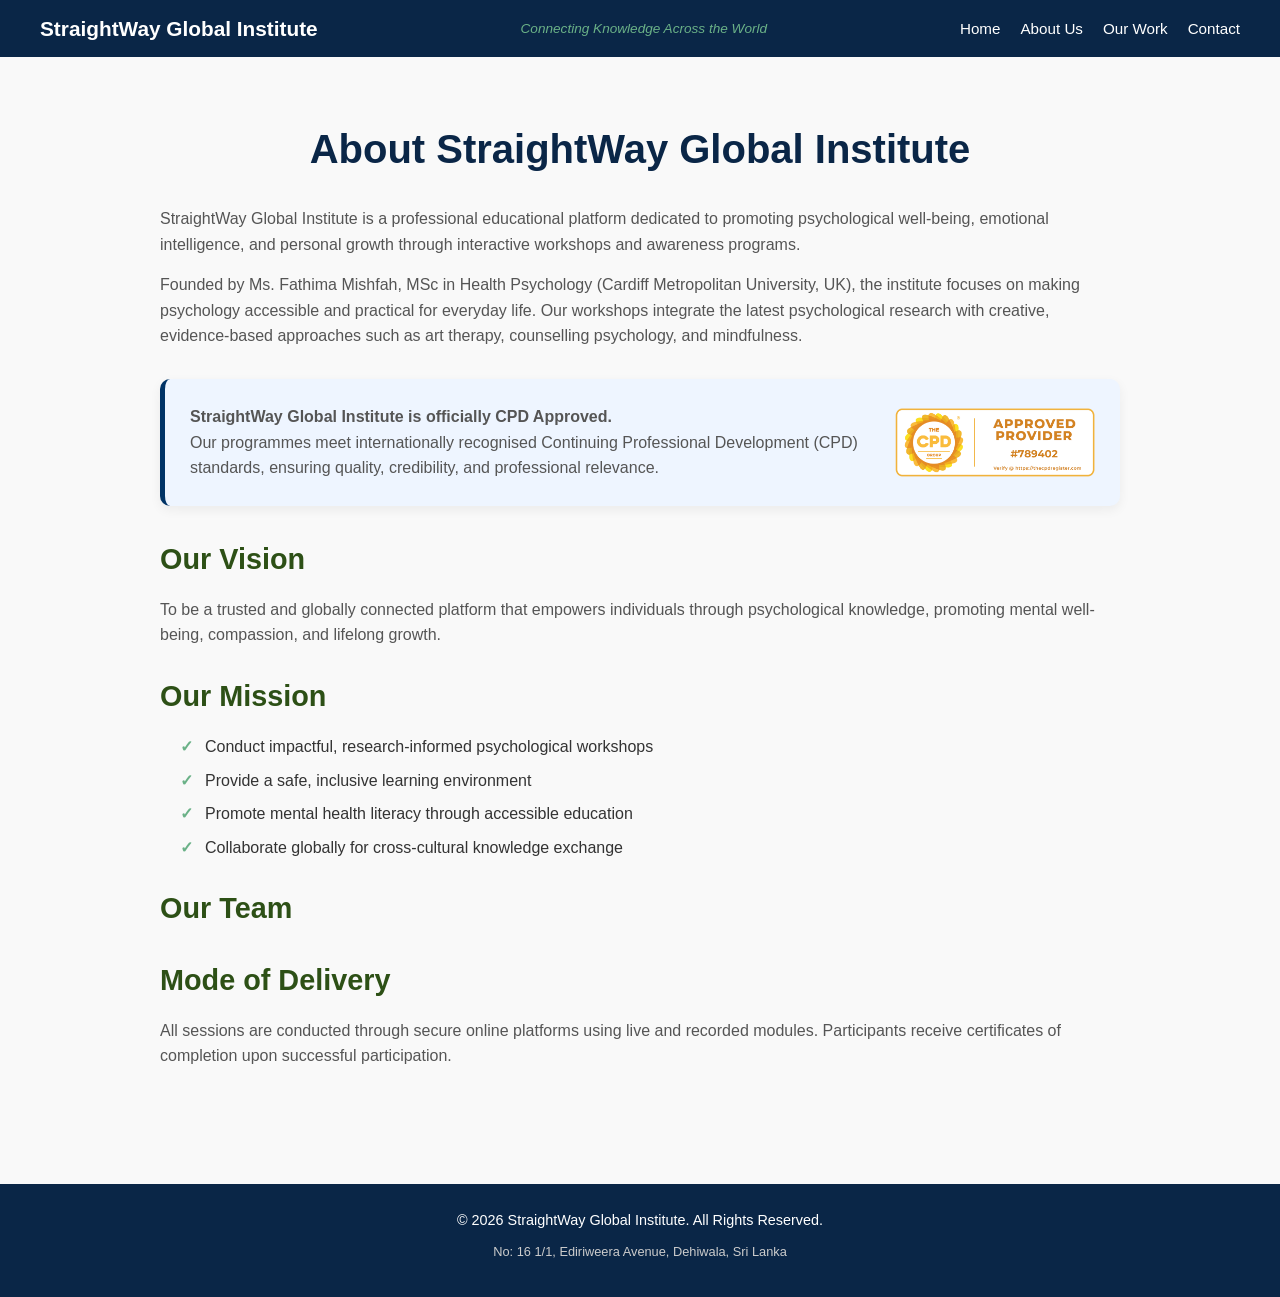
==== commit 6412df82: "Enhance team member management and footer loading functionality; add dynamic loading of team members" ====
--- a/about.html
+++ b/about.html
@@ -28,24 +28,19 @@
         <p>StraightWay Global Institute is a professional educational platform dedicated to promoting psychological well-being, emotional intelligence, and personal growth through interactive workshops and awareness programs.</p>
         
         <p>Founded by Ms. Fathima Mishfah, MSc in Health Psychology (Cardiff Metropolitan University, UK), the institute focuses on making psychology accessible and practical for everyday life. Our workshops integrate the latest psychological research with creative, evidence-based approaches such as art therapy, counselling psychology, and mindfulness.</p>
+        
         <!-- CPD Approved Badge -->
-        <!-- ================= CPD APPROVED SECTION ================= -->
         <div class="cpd-approved">
-            
             <div class="cpd-text">
                 <p>
                     <strong>StraightWay Global Institute is officially CPD Approved.</strong><br>
                     Our programmes meet internationally recognised Continuing Professional Development (CPD) standards, ensuring quality, credibility, and professional relevance.
                 </p>
             </div>
-
             <div class="cpd-logo">
                 <img src="assets/images/CPD logo.png" alt="CPD Approved">
             </div>
-
         </div>
-
-
 
         <h2>Our Vision</h2>
         <p>To be a trusted and globally connected platform that empowers individuals through psychological knowledge, promoting mental well-being, compassion, and lifelong growth.</p>
@@ -60,52 +55,9 @@
 
         <h2>Our Team</h2>
         
-                <!-- ================= TEAM MEMBER 1 ================= -->
-        <div class="team-member">
-            <img src="assets/images/Founder & Director.jpg" 
-                alt="Ms. Fathima Mishfah" 
-                class="team-photo">
-
-            <div class="team-info">
-                <h3>Founder & Director</h3>
-                <p class="name">Ms. Fathima Mishfah</p>
-                <p>
-                    MSc Health Psychology (Cardiff Metropolitan University, UK)<br>
-                    BSc Psychology (Cardiff Metropolitan University, UK)<br>
-                    Licensed Art Therapy Practitioner<br>
-                    Member – British Psychological Society (BPS)
-                </p>
-            </div>
-        </div>
-
-        <!-- ================= TEAM MEMBER 2 ================= -->
-        <div class="team-member">
-            <img src="assets/images/Co Director.jpg" 
-                alt="Mr. Mohamed Ramzan" 
-                class="team-photo">
-
-            <div class="team-info">
-                <h3>Co-Director</h3>
-                <p class="name">Mr. Mohamed Ramzan</p>
-                <p>
-                    MEng Electrical and Electronic Engineering (University of the West of England, UK)<br>
-                    MIET (UK)
-                </p>
-            </div>
-        </div>
-
-        <!-- ================= TEAM MEMBER 3 ================= -->
-        <div class="team-member">
-            <!-- Add image here if you have one -->
-            <div class="team-info">
-                <h3>Chief Operating Officer (COO)</h3>
-                <p class="name">Ms. A. S. F. Aathika</p>
-                <p>
-                    BSc Psychology (Cardiff Metropolitan University, UK)<br>
-                    PGCE in Education<br>
-                    Diploma in Education Management and Leadership
-                </p>
-            </div>
+        <!-- Team members will be loaded here dynamically -->
+        <div id="team-members-container">
+            <!-- Static fallback will be shown if Supabase fails -->
         </div>
 
         <h2>Mode of Delivery</h2>
@@ -118,6 +70,99 @@
     <p class="address">No: 16 1/1, Ediriweera Avenue, Dehiwala, Sri Lanka</p>
 </footer>
 
-<script src="assets/js/script.js"></script>
+<!-- For local development -->
+<script>
+    if (window.location.hostname === 'localhost') {
+        document.write('<script src="assets/js/config.js"><\/script>');
+    }
+</script>
+
+<script type="module">
+    import { supabase } from './assets/js/supabase.js'
+    
+    // Static fallback team members (hardcoded)
+    const staticTeamMembers = [
+        {
+            name: "Ms. Fathima Mishfah",
+            role: "Founder & Director",
+            qualifications: "MSc Health Psychology (Cardiff Metropolitan University, UK)\nBSc Psychology (Cardiff Metropolitan University, UK)\nLicensed Art Therapy Practitioner\nMember – British Psychological Society (BPS)",
+            photo_url: "assets/images/Founder & Director.jpg",
+            display_order: 1
+        },
+        {
+            name: "Mr. Mohamed Ramzan",
+            role: "Co-Director",
+            qualifications: "MEng Electrical and Electronic Engineering (University of the West of England, UK)\nMIET (UK)",
+            photo_url: "assets/images/Co Director.jpg",
+            display_order: 2
+        },
+        {
+            name: "Ms. A. S. F. Aathika",
+            role: "Chief Operating Officer (COO)",
+            qualifications: "BSc Psychology (Cardiff Metropolitan University, UK)\nPGCE in Education\nDiploma in Education Management and Leadership",
+            photo_url: null,
+            display_order: 3
+        }
+    ];
+    
+    async function loadTeamMembers() {
+        const container = document.getElementById('team-members-container');
+        if (!container) return;
+        
+        let teamMembers = [];
+        let error = null;
+        
+        // Try to load from Supabase
+        try {
+            const { data, error: supabaseError } = await supabase
+                .from('team_members')
+                .select('*')
+                .order('display_order', { ascending: true });
+            
+            if (supabaseError) {
+                throw supabaseError;
+            }
+            
+            if (data && data.length > 0) {
+                teamMembers = data;
+                console.log('✅ Loaded team from Supabase');
+            } else {
+                throw new Error('No data');
+            }
+        } catch (err) {
+            console.warn('⚠️ Using static team members (Supabase error):', err);
+            teamMembers = staticTeamMembers;
+        }
+        
+        // Sort by display_order just to be sure
+        teamMembers.sort((a, b) => (a.display_order || 999) - (b.display_order || 999));
+        
+        // Render team members
+        container.innerHTML = teamMembers.map(member => {
+            // Convert newlines to <br> tags
+            const qualifications = member.qualifications.split('\n').join('<br>');
+            
+            // Handle photo
+            const photoHtml = member.photo_url 
+                ? `<img src="${member.photo_url}" alt="${member.name}" class="team-photo">`
+                : '';
+            
+            return `
+                <div class="team-member">
+                    ${photoHtml}
+                    <div class="team-info">
+                        <h3>${member.role}</h3>
+                        <p class="name">${member.name}</p>
+                        <p>${qualifications}</p>
+                    </div>
+                </div>
+            `;
+        }).join('');
+    }
+    
+    // Load team members when page loads
+    loadTeamMembers();
+</script>
+
 </body>
 </html>
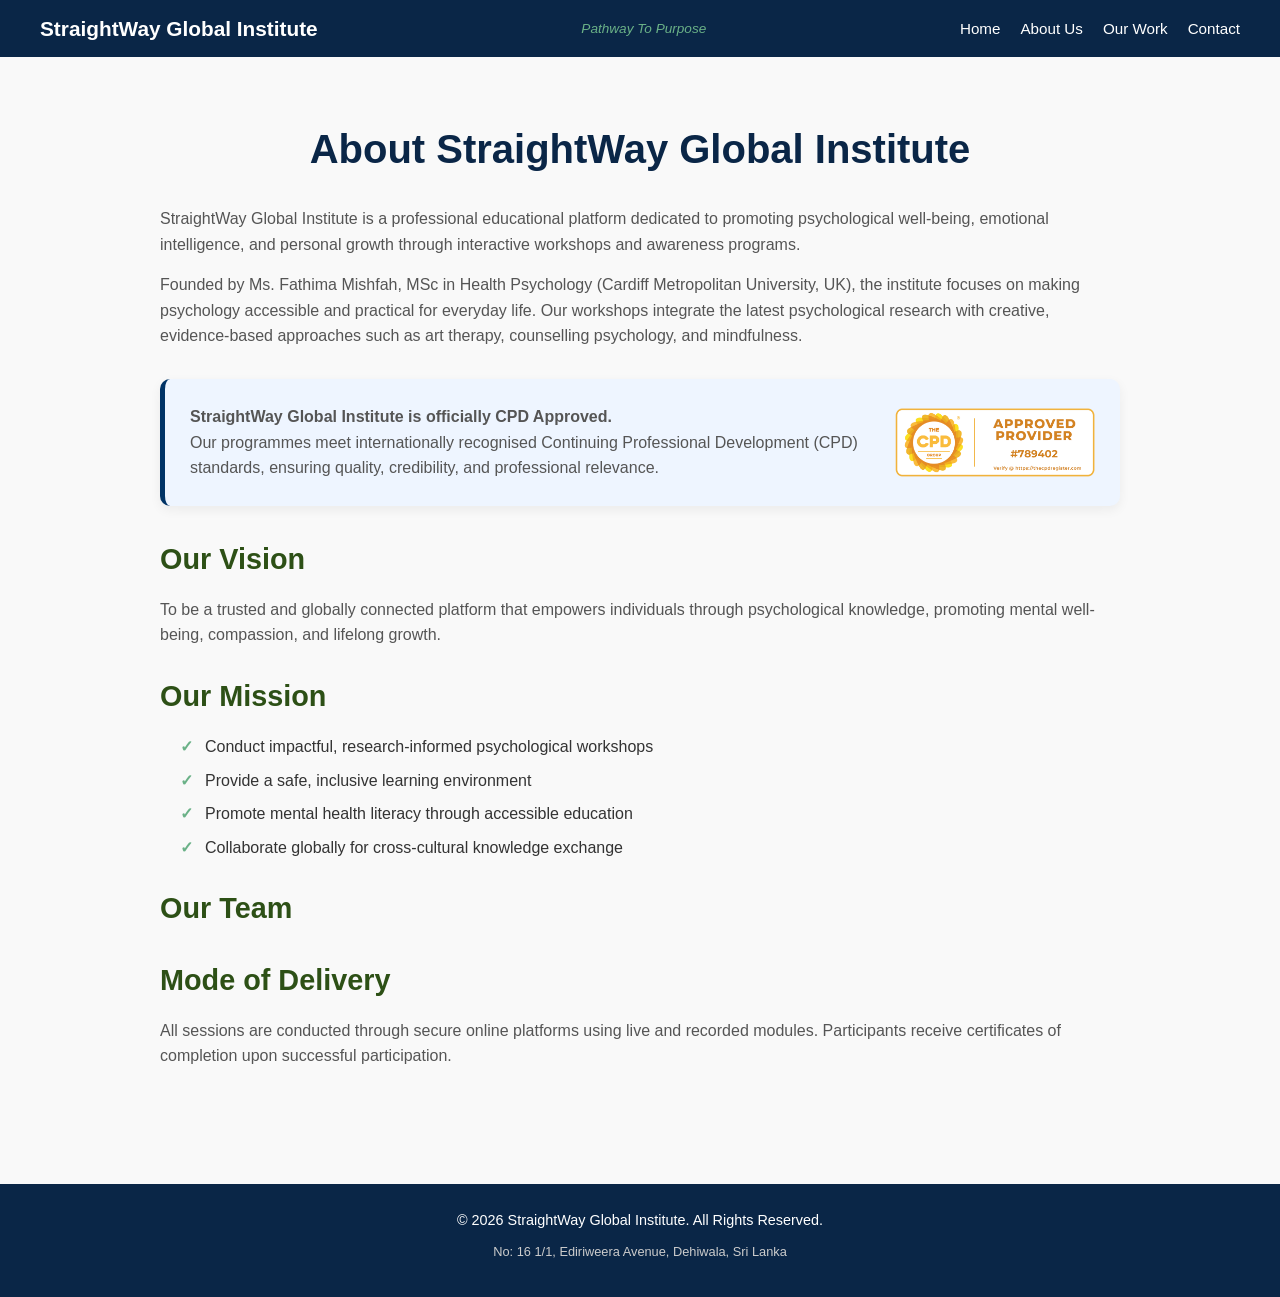
==== commit e30b2b06: "Update taglines and links in about, contact, and index pages for consistency" ====
--- a/about.html
+++ b/about.html
@@ -11,7 +11,7 @@
 <header>
     <nav>
         <div class="logo">StraightWay Global Institute</div>
-        <div class="tagline">Connecting Knowledge Across the World</div>
+        <div class="tagline">Pathway To Purpose</div>
         <ul>
             <li><a href="index.html">Home</a></li>
             <li><a href="about.html">About Us</a></li>
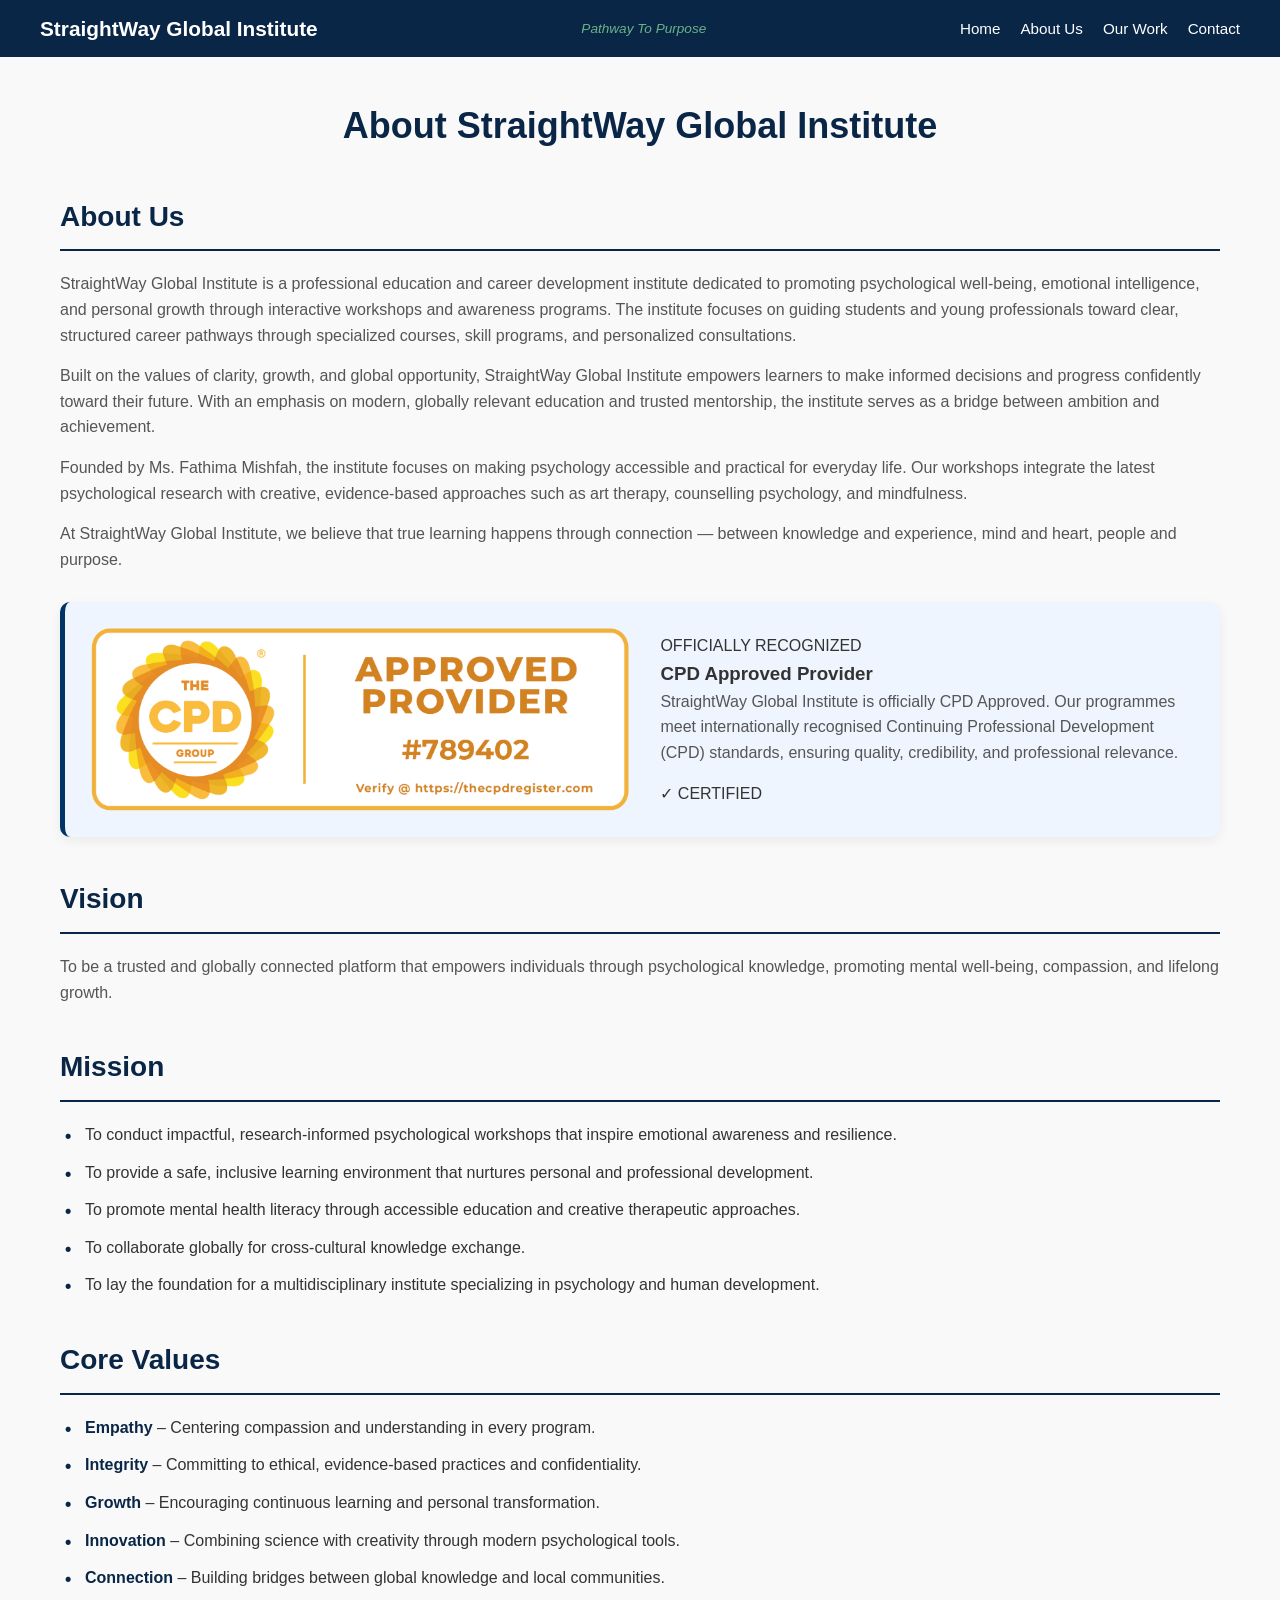
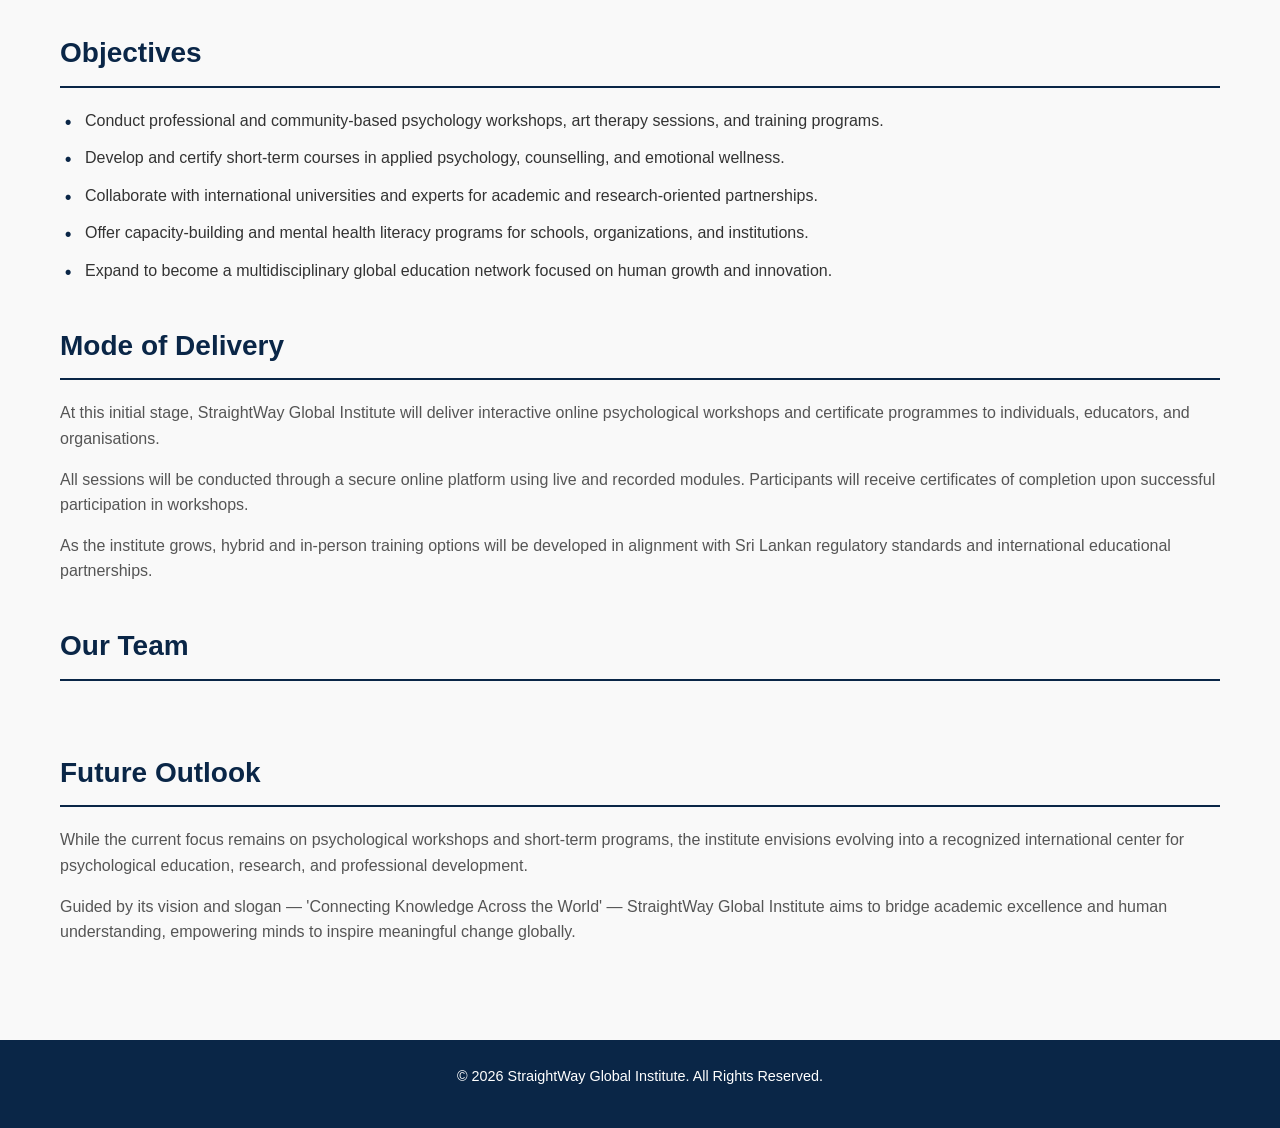
==== commit 649f9ab3: "added htmls in hasmi" ====
--- a/about.html
+++ b/about.html
@@ -1,168 +1,466 @@
-<!DOCTYPE html>
-<html lang="en">
-<head>
-    <meta charset="UTF-8">
-    <meta name="viewport" content="width=device-width, initial-scale=1.0">
-    <title>About Us - StraightWay Global Institute</title>
-    <link rel="stylesheet" href="assets/css/style.css">
-</head>
-<body>
-
-<header>
-    <nav>
-        <div class="logo">StraightWay Global Institute</div>
-        <div class="tagline">Pathway To Purpose</div>
-        <ul>
-            <li><a href="index.html">Home</a></li>
-            <li><a href="about.html">About Us</a></li>
-            <li><a href="work.html">Our Work</a></li>
-            <li><a href="contact.html">Contact</a></li>
-        </ul>
-    </nav>
-</header>
-
-<main>
-    <section class="about">
-        <h1>About StraightWay Global Institute</h1>
-
-        <p>StraightWay Global Institute is a professional educational platform dedicated to promoting psychological well-being, emotional intelligence, and personal growth through interactive workshops and awareness programs.</p>
-        
-        <p>Founded by Ms. Fathima Mishfah, MSc in Health Psychology (Cardiff Metropolitan University, UK), the institute focuses on making psychology accessible and practical for everyday life. Our workshops integrate the latest psychological research with creative, evidence-based approaches such as art therapy, counselling psychology, and mindfulness.</p>
-        
-        <!-- CPD Approved Badge -->
-        <div class="cpd-approved">
-            <div class="cpd-text">
-                <p>
-                    <strong>StraightWay Global Institute is officially CPD Approved.</strong><br>
-                    Our programmes meet internationally recognised Continuing Professional Development (CPD) standards, ensuring quality, credibility, and professional relevance.
-                </p>
-            </div>
-            <div class="cpd-logo">
-                <img src="assets/images/CPD logo.png" alt="CPD Approved">
-            </div>
-        </div>
-
-        <h2>Our Vision</h2>
-        <p>To be a trusted and globally connected platform that empowers individuals through psychological knowledge, promoting mental well-being, compassion, and lifelong growth.</p>
-
-        <h2>Our Mission</h2>
-        <ul class="mission-list">
-            <li>Conduct impactful, research-informed psychological workshops</li>
-            <li>Provide a safe, inclusive learning environment</li>
-            <li>Promote mental health literacy through accessible education</li>
-            <li>Collaborate globally for cross-cultural knowledge exchange</li>
-        </ul>
-
-        <h2>Our Team</h2>
-        
-        <!-- Team members will be loaded here dynamically -->
-        <div id="team-members-container">
-            <!-- Static fallback will be shown if Supabase fails -->
-        </div>
-
-        <h2>Mode of Delivery</h2>
-        <p>All sessions are conducted through secure online platforms using live and recorded modules. Participants receive certificates of completion upon successful participation.</p>
-    </section>
-</main>
-
-<footer>
-    <p>&copy; 2026 StraightWay Global Institute. All Rights Reserved.</p>
-    <p class="address">No: 16 1/1, Ediriweera Avenue, Dehiwala, Sri Lanka</p>
-</footer>
-
-<!-- For local development -->
-<script>
-    if (window.location.hostname === 'localhost') {
-        document.write('<script src="assets/js/config.js"><\/script>');
-    }
-</script>
-
-<script type="module">
-    import { supabase } from './assets/js/supabase.js'
-    
-    // Static fallback team members (hardcoded)
-    const staticTeamMembers = [
-        {
-            name: "Ms. Fathima Mishfah",
-            role: "Founder & Director",
-            qualifications: "MSc Health Psychology (Cardiff Metropolitan University, UK)\nBSc Psychology (Cardiff Metropolitan University, UK)\nLicensed Art Therapy Practitioner\nMember – British Psychological Society (BPS)",
-            photo_url: "assets/images/Founder & Director.jpg",
-            display_order: 1
-        },
-        {
-            name: "Mr. Mohamed Ramzan",
-            role: "Co-Director",
-            qualifications: "MEng Electrical and Electronic Engineering (University of the West of England, UK)\nMIET (UK)",
-            photo_url: "assets/images/Co Director.jpg",
-            display_order: 2
-        },
-        {
-            name: "Ms. A. S. F. Aathika",
-            role: "Chief Operating Officer (COO)",
-            qualifications: "BSc Psychology (Cardiff Metropolitan University, UK)\nPGCE in Education\nDiploma in Education Management and Leadership",
-            photo_url: null,
-            display_order: 3
-        }
-    ];
-    
-    async function loadTeamMembers() {
-        const container = document.getElementById('team-members-container');
-        if (!container) return;
-        
-        let teamMembers = [];
-        let error = null;
-        
-        // Try to load from Supabase
-        try {
-            const { data, error: supabaseError } = await supabase
-                .from('team_members')
-                .select('*')
-                .order('display_order', { ascending: true });
-            
-            if (supabaseError) {
-                throw supabaseError;
-            }
-            
-            if (data && data.length > 0) {
-                teamMembers = data;
-                console.log('✅ Loaded team from Supabase');
-            } else {
-                throw new Error('No data');
-            }
-        } catch (err) {
-            console.warn('⚠️ Using static team members (Supabase error):', err);
-            teamMembers = staticTeamMembers;
-        }
-        
-        // Sort by display_order just to be sure
-        teamMembers.sort((a, b) => (a.display_order || 999) - (b.display_order || 999));
-        
-        // Render team members
-        container.innerHTML = teamMembers.map(member => {
-            // Convert newlines to <br> tags
-            const qualifications = member.qualifications.split('\n').join('<br>');
-            
-            // Handle photo
-            const photoHtml = member.photo_url 
-                ? `<img src="${member.photo_url}" alt="${member.name}" class="team-photo">`
-                : '';
-            
-            return `
-                <div class="team-member">
-                    ${photoHtml}
-                    <div class="team-info">
-                        <h3>${member.role}</h3>
-                        <p class="name">${member.name}</p>
-                        <p>${qualifications}</p>
-                    </div>
-                </div>
-            `;
-        }).join('');
-    }
-    
-    // Load team members when page loads
-    loadTeamMembers();
-</script>
-
-</body>
+<!DOCTYPE html>
+<html lang="en">
+<head>
+    <meta charset="UTF-8">
+    <meta name="viewport" content="width=device-width, initial-scale=1.0">
+    <title>About Us - StraightWay Global Institute</title>
+    <link rel="stylesheet" href="assets/css/style.css">
+    <style>
+        /* Mobile responsive improvements */
+        @media (max-width: 768px) {
+            .about {
+                padding: 20px 15px;
+            }
+            
+            .about h1 {
+                font-size: 28px;
+                margin-bottom: 20px;
+            }
+            
+            .about h2 {
+                font-size: 22px;
+                margin: 25px 0 15px;
+            }
+            
+            .about p {
+                font-size: 16px;
+                line-height: 1.6;
+            }
+            
+            /* Team members responsive */
+            #team-members-container {
+                display: flex;
+                flex-direction: column;
+                gap: 25px;
+            }
+            
+            .team-member {
+                display: flex;
+                flex-direction: column;
+                background: #f9f9f9;
+                border-radius: 10px;
+                padding: 20px;
+                box-shadow: 0 2px 5px rgba(0,0,0,0.1);
+            }
+            
+            .team-photo {
+                width: 150px;
+                height: 150px;
+                border-radius: 50%;
+                object-fit: cover;
+                margin: 0 auto 20px;
+                border: 3px solid #0a2647;
+            }
+            
+            .team-info {
+                text-align: center;
+            }
+            
+            .team-info h3 {
+                color: #0a2647;
+                margin-bottom: 5px;
+                font-size: 20px;
+            }
+            
+            .team-info .name {
+                font-weight: bold;
+                font-size: 18px;
+                margin-bottom: 10px;
+                color: #333;
+            }
+            
+            .team-info p {
+                font-size: 15px;
+                line-height: 1.5;
+                color: #555;
+                text-align: left;
+            }
+            
+            /* Lists responsive */
+            .mission-list,
+            .values-list,
+            .objectives-list {
+                padding-left: 20px;
+            }
+            
+            .mission-list li,
+            .values-list li,
+            .objectives-list li {
+                margin-bottom: 12px;
+                font-size: 16px;
+                line-height: 1.5;
+            }
+            
+            /* CPD badge responsive */
+            .cpd-approved {
+                flex-direction: column;
+                text-align: center;
+                padding: 20px;
+            }
+            
+            .cpd-logo img {
+                max-width: 120px;
+                margin-top: 15px;
+            }
+        }
+        
+        /* Tablet improvements */
+        @media (min-width: 769px) and (max-width: 1024px) {
+            .about {
+                padding: 30px 40px;
+            }
+            
+            .team-member {
+                display: flex;
+                gap: 30px;
+                align-items: flex-start;
+            }
+            
+            .team-photo {
+                width: 180px;
+                height: 180px;
+                border-radius: 50%;
+                object-fit: cover;
+                flex-shrink: 0;
+            }
+            
+            .team-info {
+                flex: 1;
+            }
+        }
+        
+        /* Desktop styles */
+        @media (min-width: 1025px) {
+            #team-members-container {
+                display: grid;
+                grid-template-columns: repeat(auto-fit, minmax(300px, 1fr));
+                gap: 30px;
+                margin: 30px 0;
+            }
+            
+            .team-member {
+                background: #f9f9f9;
+                border-radius: 10px;
+                padding: 25px;
+                box-shadow: 0 2px 5px rgba(0,0,0,0.1);
+                transition: transform 0.3s ease;
+                display: flex;
+                flex-direction: column;
+                align-items: center;
+                text-align: center;
+            }
+            
+            .team-member:hover {
+                transform: translateY(-5px);
+                box-shadow: 0 5px 15px rgba(0,0,0,0.2);
+            }
+            
+            .team-photo {
+                width: 200px;
+                height: 200px;
+                border-radius: 50%;
+                object-fit: cover;
+                margin-bottom: 20px;
+                border: 3px solid #0a2647;
+            }
+            
+            .team-info h3 {
+                color: #0a2647;
+                margin-bottom: 5px;
+                font-size: 22px;
+            }
+            
+            .team-info .name {
+                font-weight: bold;
+                font-size: 18px;
+                margin-bottom: 15px;
+                color: #333;
+            }
+            
+            .team-info p {
+                text-align: left;
+                line-height: 1.6;
+                color: #555;
+            }
+        }
+        
+        /* Common styles */
+        .values-list,
+        .objectives-list,
+        .mission-list {
+            list-style-type: none;
+            padding-left: 0;
+        }
+        
+        .values-list li,
+        .objectives-list li,
+        .mission-list li {
+            margin-bottom: 12px;
+            padding-left: 25px;
+            position: relative;
+        }
+        
+        .values-list li:before,
+        .objectives-list li:before,
+        .mission-list li:before {
+            content: "•";
+            color: #0a2647;
+            font-weight: bold;
+            position: absolute;
+            left: 5px;
+            font-size: 18px;
+        }
+        
+        .values-list li strong {
+            color: #0a2647;
+        }
+        
+
+        
+        .about {
+            max-width: 1200px;
+            margin: 0 auto;
+            padding: 40px 20px;
+        }
+        
+        .about h1 {
+            color: #0a2647;
+            margin-bottom: 30px;
+            font-size: 36px;
+            text-align: center;
+        }
+        
+        .about h2 {
+            color: #0a2647;
+            margin: 40px 0 20px;
+            font-size: 28px;
+            border-bottom: 2px solid #0a2647;
+            padding-bottom: 10px;
+        }
+    </style>
+</head>
+<body>
+
+<header>
+    <nav>
+        <div class="logo">StraightWay Global Institute</div>
+        <div class="tagline">Pathway To Purpose</div>
+        <ul>
+            <li><a href="index.html">Home</a></li>
+            <li><a href="about.html">About Us</a></li>
+            <li><a href="work.html">Our Work</a></li>
+            <li><a href="contact.html">Contact</a></li>
+        </ul>
+    </nav>
+</header>
+
+<main>
+    <section class="about">
+        <h1>About StraightWay Global Institute</h1>
+
+        <!-- About Us -->
+        <h2>About Us</h2>
+        <p>StraightWay Global Institute is a professional education and career development institute dedicated to promoting psychological well-being, emotional intelligence, and personal growth through interactive workshops and awareness programs. The institute focuses on guiding students and young professionals toward clear, structured career pathways through specialized courses, skill programs, and personalized consultations.</p>
+        
+        <p>Built on the values of clarity, growth, and global opportunity, StraightWay Global Institute empowers learners to make informed decisions and progress confidently toward their future. With an emphasis on modern, globally relevant education and trusted mentorship, the institute serves as a bridge between ambition and achievement.</p>
+        
+        <p>Founded by Ms. Fathima Mishfah, the institute focuses on making psychology accessible and practical for everyday life. Our workshops integrate the latest psychological research with creative, evidence-based approaches such as art therapy, counselling psychology, and mindfulness.</p>
+        
+        <p>At StraightWay Global Institute, we believe that true learning happens through connection — between knowledge and experience, mind and heart, people and purpose.</p>
+        
+        <!-- CPD Approved Badge -->
+
+        <div class="cpd-approved">
+            <div class="cpd-badge-container">
+                <div class="cpd-logo-wrapper">
+                    <div class="cpd-shine"></div>
+                    <img src="assets/images/CPD logo.png" alt="CPD Approved" class="cpd-logo">
+                </div>
+            </div>
+            <div class="cpd-text-container">
+                <span class="cpd-badge-tag">OFFICIALLY RECOGNIZED</span>
+                <h3 class="cpd-title">CPD <span class="cpd-highlight">Approved</span> Provider</h3>
+                <p class="cpd-description">StraightWay Global Institute is officially CPD Approved. Our programmes meet internationally recognised Continuing Professional Development (CPD) standards, ensuring quality, credibility, and professional relevance.</p>
+                <div class="cpd-certified-stamp">
+                    <span class="stamp-text">✓ CERTIFIED</span>
+                </div>
+            </div>
+        </div>
+
+        <!-- Vision -->
+        <h2>Vision</h2>
+        <p>To be a trusted and globally connected platform that empowers individuals through psychological knowledge, promoting mental well-being, compassion, and lifelong growth.</p>
+
+        <!-- Mission -->
+        <h2>Mission</h2>
+        <ul class="mission-list">
+            <li>To conduct impactful, research-informed psychological workshops that inspire emotional awareness and resilience.</li>
+            <li>To provide a safe, inclusive learning environment that nurtures personal and professional development.</li>
+            <li>To promote mental health literacy through accessible education and creative therapeutic approaches.</li>
+            <li>To collaborate globally for cross-cultural knowledge exchange.</li>
+            <li>To lay the foundation for a multidisciplinary institute specializing in psychology and human development.</li>
+        </ul>
+
+        <!-- Core Values -->
+        <h2>Core Values</h2>
+        <ul class="values-list">
+            <li><strong>Empathy</strong> – Centering compassion and understanding in every program.</li>
+            <li><strong>Integrity</strong> – Committing to ethical, evidence-based practices and confidentiality.</li>
+            <li><strong>Growth</strong> – Encouraging continuous learning and personal transformation.</li>
+            <li><strong>Innovation</strong> – Combining science with creativity through modern psychological tools.</li>
+            <li><strong>Connection</strong> – Building bridges between global knowledge and local communities.</li>
+        </ul>
+
+        <!-- Objectives -->
+        <h2>Objectives</h2>
+        <ul class="objectives-list">
+            <li>Conduct professional and community-based psychology workshops, art therapy sessions, and training programs.</li>
+            <li>Develop and certify short-term courses in applied psychology, counselling, and emotional wellness.</li>
+            <li>Collaborate with international universities and experts for academic and research-oriented partnerships.</li>
+            <li>Offer capacity-building and mental health literacy programs for schools, organizations, and institutions.</li>
+            <li>Expand to become a multidisciplinary global education network focused on human growth and innovation.</li>
+        </ul>
+
+        <!-- Mode of Delivery -->
+        <h2>Mode of Delivery</h2>
+        <p>At this initial stage, StraightWay Global Institute will deliver interactive online psychological workshops and certificate programmes to individuals, educators, and organisations.</p>
+        <p>All sessions will be conducted through a secure online platform using live and recorded modules. Participants will receive certificates of completion upon successful participation in workshops.</p>
+        <p>As the institute grows, hybrid and in-person training options will be developed in alignment with Sri Lankan regulatory standards and international educational partnerships.</p>
+
+        <!-- Our Team -->
+        <h2>Our Team</h2>
+        
+        <!-- Team members will be loaded here dynamically -->
+        <div id="team-members-container">
+            <!-- Static fallback will be shown if Supabase fails -->
+        </div>
+
+        <!-- Future Outlook -->
+        <h2>Future Outlook</h2>
+        <p>While the current focus remains on psychological workshops and short-term programs, the institute envisions evolving into a recognized international center for psychological education, research, and professional development.</p>
+        <p>Guided by its vision and slogan — 'Connecting Knowledge Across the World' — StraightWay Global Institute aims to bridge academic excellence and human understanding, empowering minds to inspire meaningful change globally.</p>
+    </section>
+</main>
+
+<footer>
+    <p>&copy; 2026 StraightWay Global Institute. All Rights Reserved.</p>
+    <div class="footer-social" id="footer-social"></div>
+
+</footer>
+
+<!-- For local development -->
+<script>
+    if (window.location.hostname === 'localhost') {
+        document.write('<script src="assets/js/config.js"><\/script>');
+    }
+</script>
+
+
+<script type="module">
+    import { supabase } from './assets/js/supabase.js'
+    
+    // Static fallback team members with UPDATED qualifications
+    const staticTeamMembers = [
+        {
+            name: "Ms. Fathima Mishfah",
+            role: "Founder & Director",
+            qualifications: "MSc Health Psychology (Cardiff Metropolitan University, UK)\nBSc Psychology (Cardiff Metropolitan University, UK)\nLicensed Art Therapy Practitioner\nMember – British Psychological Society (BPS)",
+            photo_url: "assets/images/Founder & Director.jpg",
+            display_order: 1
+        },
+        {
+            name: "Mr. Mohamed Ramzan",
+            role: "Co-Director",
+            qualifications: "MEng Electrical and Electronic Engineering (University of the West of England, UK)\nMIET (UK)",
+            photo_url: "assets/images/Co Director.jpg",
+            display_order: 2
+        },
+        {
+            name: "Ms. A. S. F. Aathika",
+            role: "Chief Operating Officer (COO)",
+            qualifications: "BSc Psychology (Cardiff Metropolitan University, UK)\nPGCE in Education\nDiploma in Education Management and Leadership",
+            photo_url: null,
+            display_order: 3
+        }
+    ];
+        
+    async function loadTeamMembers() {
+        const container = document.getElementById('team-members-container');
+        if (!container) return;
+        
+        let teamMembers = [];
+        let error = null;
+        
+        // Try to load from Supabase
+        try {
+            const { data, error: supabaseError } = await supabase
+                .from('team_members')
+                .select('*')
+                .order('display_order', { ascending: true });
+            
+            if (supabaseError) {
+                throw supabaseError;
+            }
+            
+            if (data && data.length > 0) {
+                teamMembers = data;
+                console.log('✅ Loaded team from Supabase');
+            } else {
+                throw new Error('No data');
+            }
+        } catch (err) {
+            console.warn('⚠️ Using static team members (Supabase error):', err);
+            teamMembers = staticTeamMembers;
+        }
+        
+        // Sort by display_order just to be sure
+        teamMembers.sort((a, b) => (a.display_order || 999) - (b.display_order || 999));
+        
+        // Render team members
+        container.innerHTML = teamMembers.map(member => {
+            // Handle qualifications with proper line break parsing
+            let qualificationsHtml = '';
+            
+            if (member.qualifications) {
+                // Check if qualifications contains actual \n characters or just the string "\n"
+                if (member.qualifications.includes('\\n')) {
+                    // If it contains literal "\n" (like from a textarea), split on that
+                    qualificationsHtml = member.qualifications
+                        .split('\\n')
+                        .map(line => line.trim())
+                        .filter(line => line)  // Remove empty lines
+                        .join('<br>');
+                } else {
+                    // If it contains actual newlines, split on those
+                    qualificationsHtml = member.qualifications
+                        .split('\n')
+                        .map(line => line.trim())
+                        .filter(line => line)  // Remove empty lines
+                        .join('<br>');
+                }
+            }
+            
+            // Handle photo
+            const photoHtml = member.photo_url 
+                ? `<img src="${member.photo_url}" alt="${member.name}" class="team-photo">`
+                : '';
+            
+            return `
+                <div class="team-member">
+                    ${photoHtml}
+                    <div class="team-info">
+                        <h3>${member.role}</h3>
+                        <p class="name">${member.name}</p>
+                        <p>${qualificationsHtml}</p>
+                    </div>
+                </div>
+            `;
+        }).join('');
+    }
+
+    // Load team members when page loads
+    loadTeamMembers();
+</script>
+
+</body>
 </html>
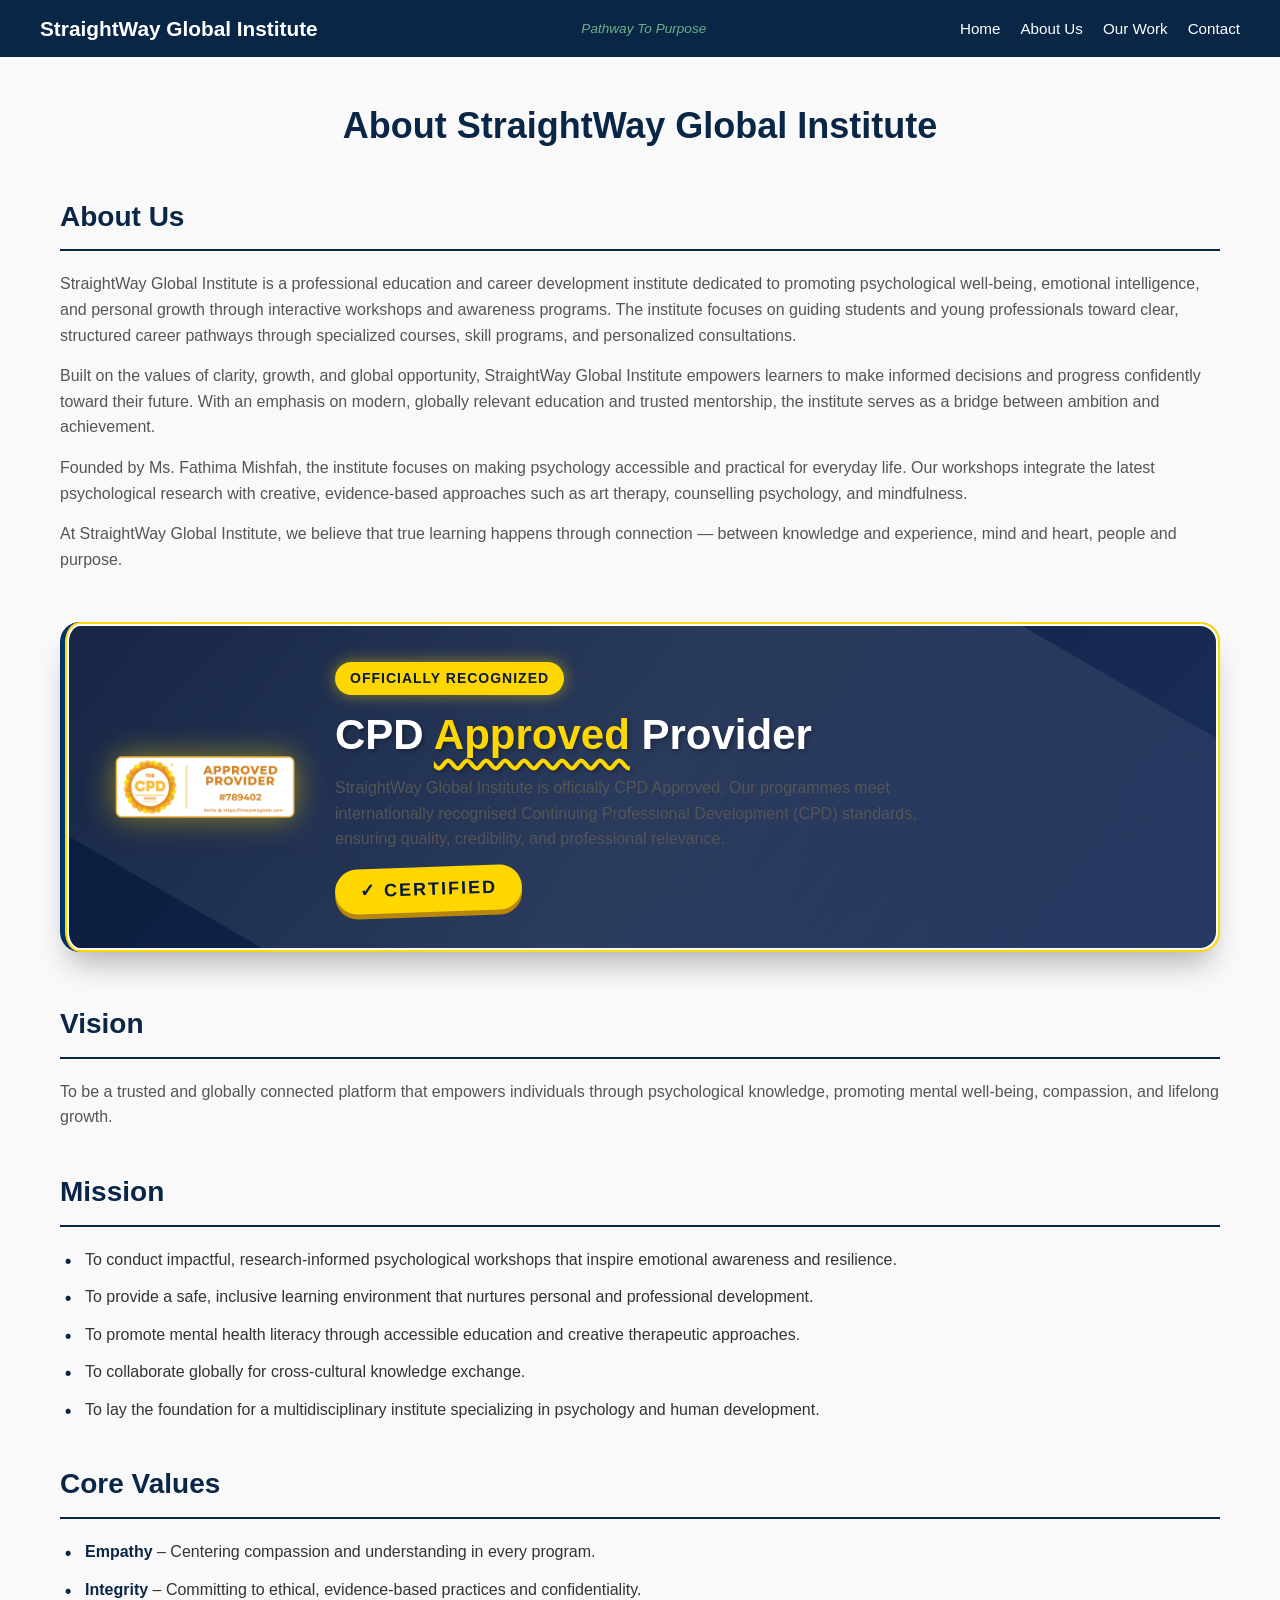
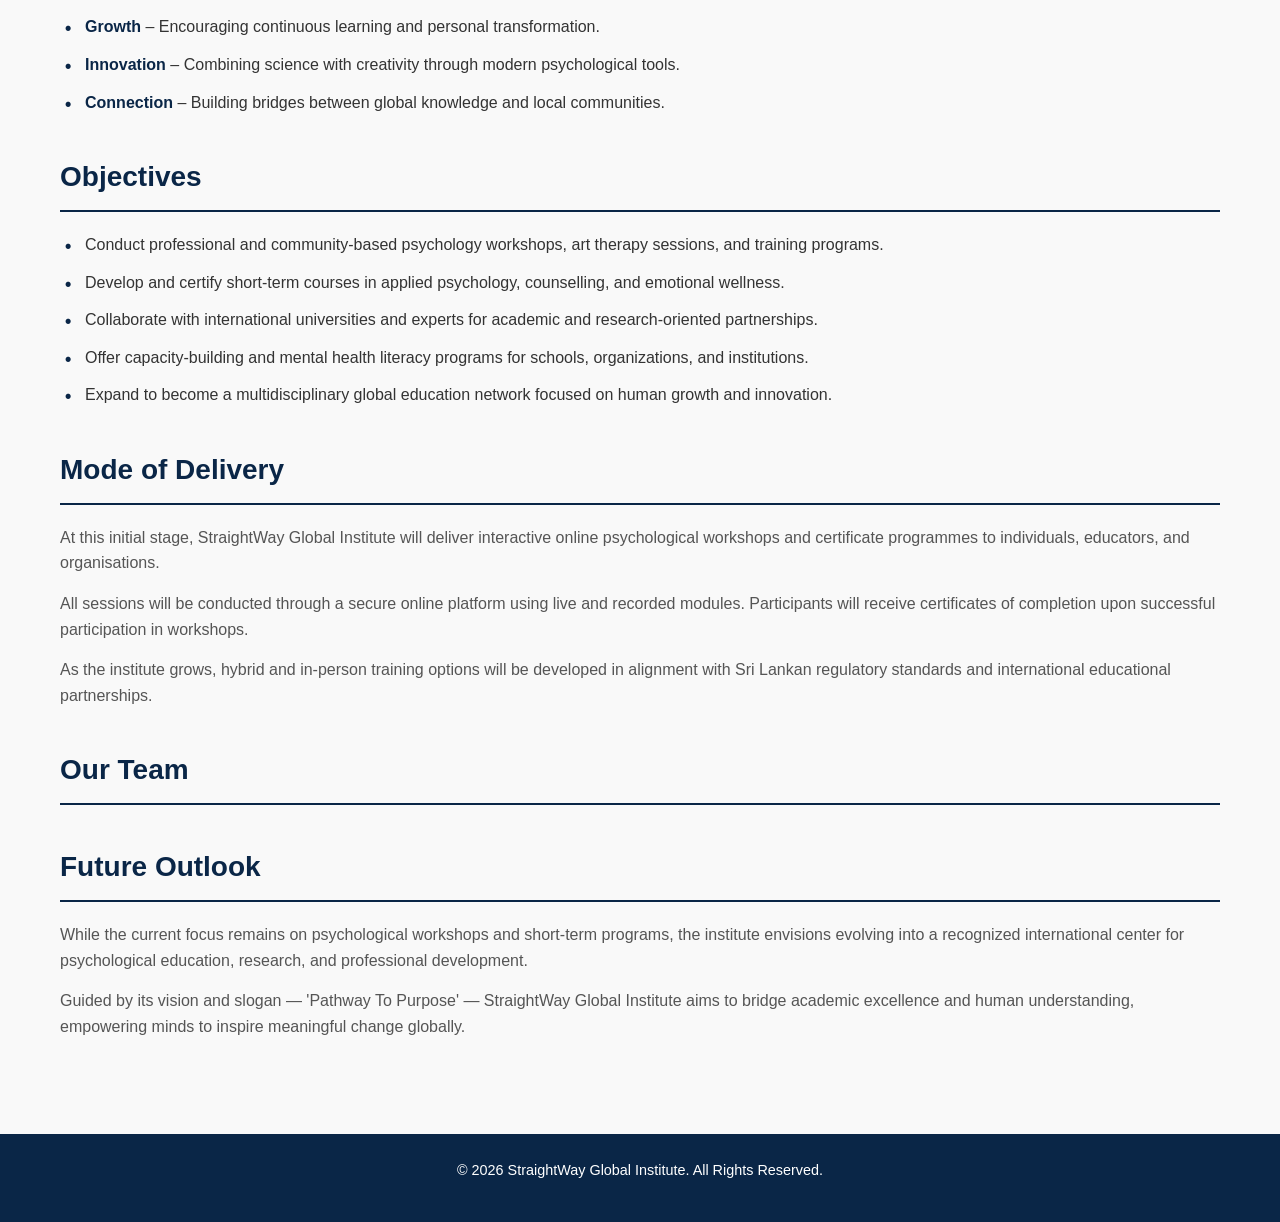
==== commit b5f4690a: "added bio, in admin with domain hosted" ====
--- a/about.html
+++ b/about.html
@@ -5,6 +5,7 @@
     <meta name="viewport" content="width=device-width, initial-scale=1.0">
     <title>About Us - StraightWay Global Institute</title>
     <link rel="stylesheet" href="assets/css/style.css">
+    <link rel="stylesheet" href="https://cdnjs.cloudflare.com/ajax/libs/font-awesome/6.4.0/css/all.min.css">
     <style>
         /* Mobile responsive improvements */
         @media (max-width: 768px) {
@@ -130,59 +131,226 @@
         }
         
         /* Desktop styles */
-        @media (min-width: 1025px) {
-            #team-members-container {
-                display: grid;
-                grid-template-columns: repeat(auto-fit, minmax(300px, 1fr));
-                gap: 30px;
-                margin: 30px 0;
-            }
-            
-            .team-member {
-                background: #f9f9f9;
-                border-radius: 10px;
-                padding: 25px;
-                box-shadow: 0 2px 5px rgba(0,0,0,0.1);
-                transition: transform 0.3s ease;
-                display: flex;
-                flex-direction: column;
-                align-items: center;
-                text-align: center;
-            }
-            
-            .team-member:hover {
-                transform: translateY(-5px);
-                box-shadow: 0 5px 15px rgba(0,0,0,0.2);
-            }
-            
-            .team-photo {
-                width: 200px;
-                height: 200px;
-                border-radius: 50%;
-                object-fit: cover;
-                margin-bottom: 20px;
-                border: 3px solid #0a2647;
-            }
-            
-            .team-info h3 {
-                color: #0a2647;
-                margin-bottom: 5px;
-                font-size: 22px;
-            }
-            
-            .team-info .name {
-                font-weight: bold;
-                font-size: 18px;
-                margin-bottom: 15px;
-                color: #333;
-            }
-            
-            .team-info p {
-                text-align: left;
-                line-height: 1.6;
-                color: #555;
-            }
-        }
+        /* Team Members - Clean & Professional */
+/* Team Members - Clean & Professional */
+.team-member {
+    display: flex;
+    align-items: flex-start;
+    gap: 30px;
+    margin-bottom: 30px;
+    padding: 25px;
+    background: #f9f9f9;
+    border-radius: 12px;
+    box-shadow: 0 4px 12px rgba(0,0,0,0.06);
+    border-left: 4px solid #6ab187;
+}
+
+.team-photo {
+    width: 180px;
+    height: 220px;
+    object-fit: cover;
+    object-position: center top;
+    border-radius: 10px;
+    box-shadow: 0 4px 10px rgba(0,0,0,0.1);
+    flex-shrink: 0;
+}
+
+.team-info {
+    flex: 1;
+}
+
+/* Name & Role together */
+.team-header {
+    margin-bottom: 15px;
+    border-bottom: 1px solid #eaeaea;
+    padding-bottom: 10px;
+}
+
+.team-header h3 {
+    color: #0a2647;
+    font-size: 1.6rem;
+    margin: 0 0 5px 0;
+    font-weight: 600;
+    font-family: 'Montserrat', 'Poppins', 'Segoe UI', sans-serif;
+    letter-spacing: -0.3px;
+}
+
+.team-header .role {
+    color: #6ab187;
+    font-weight: 500;
+    font-size: 1rem;
+    letter-spacing: 0.5px;
+    font-family: 'Open Sans', 'Roboto', sans-serif;
+    text-transform: uppercase;
+}
+
+/* Qualifications - clean and readable */
+.qualifications-list {
+    list-style: none;
+    padding: 0;
+    margin: 0 0 20px 0;
+    font-size: 0.9rem;
+    font-family: 'Inter', 'Segoe UI', 'Roboto', sans-serif;
+    color: #2c3e50;
+    text-align: left;
+}
+
+.qualifications-list li {
+    padding: 5px 0 5px 24px;
+    position: relative;
+    color: #2c3e50;
+    line-height: 1.5;
+    border-bottom: 1px solid #edf2f7;
+}
+
+.qualifications-list li:last-child {
+    border-bottom: none;
+}
+
+.qualifications-list li:before {
+    content: "✓";
+    color: #6ab187;
+    position: absolute;
+    left: 0;
+    font-size: 0.9rem;
+    font-weight: 600;
+}
+
+/* Bio - friendly and inviting */
+.team-bio {
+    font-size: 0.95rem;
+    line-height: 1.7;
+    color: #374151;
+    margin-top: 15px;
+    padding-top: 15px;
+    border-top: 1px solid #e2e8f0;
+    font-family: 'Lato', 'Open Sans', 'Segoe UI', sans-serif;
+    background: #ffffff;
+    padding: 15px;
+    border-radius: 8px;
+    box-shadow: inset 0 1px 3px rgba(0,0,0,0.03);
+}
+
+.bio-text {
+    margin: 0;
+}
+
+.read-more-btn {
+    background: none;
+    border: none;
+    color: #6ab187;
+    font-weight: 600;
+    font-size: 0.9rem;
+    cursor: pointer;
+    padding: 8px 0 0 0;
+    font-family: 'Inter', 'Segoe UI', sans-serif;
+    display: inline-flex;
+    align-items: center;
+    gap: 5px;
+}
+
+.read-more-btn:hover {
+    color: #0a2647;
+}
+
+.read-more-btn:after {
+    content: "→";
+    font-size: 1.1rem;
+    transition: transform 0.2s;
+}
+
+.read-more-btn:hover:after {
+    transform: translateX(3px);
+}
+
+/* Override existing desktop styles for team members */
+@media (min-width: 1025px) {
+    #team-members-container {
+        display: block !important;
+        margin: 30px 0;
+    }
+    
+    .team-member {
+        display: flex !important;
+        flex-direction: row !important;
+        align-items: flex-start !important;
+        text-align: left !important;
+        background: #f9f9f9;
+        border-radius: 16px;
+        padding: 30px !important;
+        margin-bottom: 30px;
+        transition: all 0.3s ease;
+    }
+    
+    .team-member:hover {
+        transform: translateY(-3px);
+        box-shadow: 0 12px 30px rgba(0,0,0,0.1);
+    }
+    
+    .team-photo {
+        width: 200px !important;
+        height: 240px !important;
+        border-radius: 12px !important;
+        margin-bottom: 0 !important;
+        border: 3px solid white !important;
+        box-shadow: 0 8px 20px rgba(0,0,0,0.1);
+    }
+    
+    .team-info {
+        text-align: left !important;
+    }
+    
+    .team-info h3 {
+        text-align: left !important;
+        font-size: 1.8rem;
+    }
+    
+    .team-info .role {
+        text-align: left !important;
+        font-size: 1.1rem;
+    }
+}
+
+/* Mobile */
+@media (max-width: 768px) {
+    .team-member {
+        flex-direction: column;
+        text-align: center;
+        padding: 20px;
+        gap: 20px;
+    }
+    
+    .team-photo {
+        width: 180px;
+        height: 220px;
+        margin: 0 auto;
+        border-radius: 12px;
+    }
+    
+    .team-header {
+        text-align: center;
+    }
+    
+    .team-header h3 {
+        font-size: 1.4rem;
+    }
+    
+    .qualifications-list {
+        text-align: left;
+        max-width: 100%;
+    }
+    
+    .qualifications-list li {
+        text-align: left;
+        font-size: 0.85rem;
+    }
+    
+    .team-bio {
+        text-align: left;
+        font-size: 0.9rem;
+        padding: 12px;
+    }
+}
         
         /* Common styles */
         .values-list,
@@ -338,12 +506,12 @@
         <!-- Future Outlook -->
         <h2>Future Outlook</h2>
         <p>While the current focus remains on psychological workshops and short-term programs, the institute envisions evolving into a recognized international center for psychological education, research, and professional development.</p>
-        <p>Guided by its vision and slogan — 'Connecting Knowledge Across the World' — StraightWay Global Institute aims to bridge academic excellence and human understanding, empowering minds to inspire meaningful change globally.</p>
+        <p>Guided by its vision and slogan — 'Pathway To Purpose' — StraightWay Global Institute aims to bridge academic excellence and human understanding, empowering minds to inspire meaningful change globally.</p>
     </section>
 </main>
 
 <footer>
-    <p>&copy; 2026 StraightWay Global Institute. All Rights Reserved.</p>
+    <p id="copyright-text">&copy; 2026 StraightWay Global Institute. All Rights Reserved.</p>
     <div class="footer-social" id="footer-social"></div>
 
 </footer>
@@ -355,111 +523,143 @@
     }
 </script>
 
-
 <script type="module">
     import { supabase } from './assets/js/supabase.js'
     
-    // Static fallback team members with UPDATED qualifications
-    const staticTeamMembers = [
-        {
-            name: "Ms. Fathima Mishfah",
-            role: "Founder & Director",
-            qualifications: "MSc Health Psychology (Cardiff Metropolitan University, UK)\nBSc Psychology (Cardiff Metropolitan University, UK)\nLicensed Art Therapy Practitioner\nMember – British Psychological Society (BPS)",
-            photo_url: "assets/images/Founder & Director.jpg",
-            display_order: 1
-        },
-        {
-            name: "Mr. Mohamed Ramzan",
-            role: "Co-Director",
-            qualifications: "MEng Electrical and Electronic Engineering (University of the West of England, UK)\nMIET (UK)",
-            photo_url: "assets/images/Co Director.jpg",
-            display_order: 2
-        },
-        {
-            name: "Ms. A. S. F. Aathika",
-            role: "Chief Operating Officer (COO)",
-            qualifications: "BSc Psychology (Cardiff Metropolitan University, UK)\nPGCE in Education\nDiploma in Education Management and Leadership",
-            photo_url: null,
-            display_order: 3
-        }
-    ];
-        
-    async function loadTeamMembers() {
-        const container = document.getElementById('team-members-container');
-        if (!container) return;
-        
-        let teamMembers = [];
-        let error = null;
-        
-        // Try to load from Supabase
+    async function loadSiteSettings() {
         try {
-            const { data, error: supabaseError } = await supabase
-                .from('team_members')
+            const { data, error } = await supabase
+                .from('site_settings')
                 .select('*')
-                .order('display_order', { ascending: true });
-            
-            if (supabaseError) {
-                throw supabaseError;
-            }
-            
-            if (data && data.length > 0) {
-                teamMembers = data;
-                console.log('✅ Loaded team from Supabase');
-            } else {
-                throw new Error('No data');
-            }
-        } catch (err) {
-            console.warn('⚠️ Using static team members (Supabase error):', err);
-            teamMembers = staticTeamMembers;
-        }
-        
-        // Sort by display_order just to be sure
-        teamMembers.sort((a, b) => (a.display_order || 999) - (b.display_order || 999));
-        
-        // Render team members
-        container.innerHTML = teamMembers.map(member => {
-            // Handle qualifications with proper line break parsing
-            let qualificationsHtml = '';
-            
-            if (member.qualifications) {
-                // Check if qualifications contains actual \n characters or just the string "\n"
-                if (member.qualifications.includes('\\n')) {
-                    // If it contains literal "\n" (like from a textarea), split on that
-                    qualificationsHtml = member.qualifications
-                        .split('\\n')
-                        .map(line => line.trim())
-                        .filter(line => line)  // Remove empty lines
-                        .join('<br>');
-                } else {
-                    // If it contains actual newlines, split on those
-                    qualificationsHtml = member.qualifications
-                        .split('\n')
-                        .map(line => line.trim())
-                        .filter(line => line)  // Remove empty lines
-                        .join('<br>');
+                .eq('id', 1)
+                .single()
+            
+            if (error) throw error
+            
+            // ========== FOOTER (EXACTLY LIKE CONTACT.HTML) ==========
+            // Footer copyright
+            document.getElementById('copyright-text').textContent = data.copyright_text || '© 2026 StraightWay Global Institute. All Rights Reserved.'
+            
+            // Footer social icons - EXACT same as contact.html
+            const socialLinks = []
+            if (data.facebook_url) socialLinks.push({ name: 'Facebook', url: data.facebook_url, icon: 'fab fa-facebook-f' })
+            if (data.instagram_url) socialLinks.push({ name: 'Instagram', url: data.instagram_url, icon: 'fab fa-instagram' })
+            if (data.whatsapp_url) socialLinks.push({ name: 'WhatsApp', url: data.whatsapp_url, icon: 'fab fa-whatsapp' })
+            if (data.linkedin_url) socialLinks.push({ name: 'LinkedIn', url: data.linkedin_url, icon: 'fab fa-linkedin-in' })
+            socialLinks.push({ name: 'Email', url: `mailto:${data.contact_email}`, icon: 'fas fa-envelope' })
+            
+            const footerIcons = socialLinks.map(s => {
+                let icon = s.icon
+                if (s.name === 'Facebook') icon = 'fab fa-facebook'
+                if (s.name === 'Instagram') icon = 'fab fa-instagram'
+                if (s.name === 'WhatsApp') icon = 'fab fa-whatsapp'
+                if (s.name === 'LinkedIn') icon = 'fab fa-linkedin'
+                if (s.name === 'Email') icon = 'fas fa-envelope'
+                return `<a href="${s.url}" target="_blank"><i class="${icon}"></i></a>`
+            }).join('')
+            document.getElementById('footer-social').innerHTML = footerIcons
+            
+            // ========== TEAM MEMBERS (KEEP YOUR EXISTING CODE) ==========
+            // Static fallback team members
+            const staticTeamMembers = [
+                {
+                    name: "Ms. Fathima Mishfah",
+                    role: "Founder & Director",
+                    qualifications: "MSc Health Psychology (Cardiff Metropolitan University, UK)\nBSc Psychology (Cardiff Metropolitan University, UK)\nLicensed Art Therapy Practitioner\nMember – British Psychological Society (BPS)",
+                    bio: "Ms. Fathima Mishfah is a psychology practitioner, Certified Art Therapist, and experienced educator dedicated to advancing emotional wellbeing and inclusive mental health support. With an MSc in Health Psychology from Cardiff Metropolitan University, UK, she has served as Sectional Head, Student Counsellor, School Psychologist, and Assistant Psychologist. Her clinical experience includes psychological assessments, court-related reports, and therapeutic work with SEN/SEND learners. As a Certified Art Therapy Practitioner, she integrates creative methods with psychological science. Member of BPS and ANZMHA.",
+                    photo_url: "assets/images/Founder & Director.jpg",
+                    display_order: 1
+                },
+                {
+                    name: "Mr. Mohamed Ramzan",
+                    role: "Co-Director",
+                    qualifications: "MEng Electrical and Electronic Engineering (University of the West of England, UK)\nMIET (UK)",
+                    bio: "Mr. Mohamed Ramzan oversees strategic operations and institutional development at StraightWay Global Institute. With an MEng in Electrical and Electronic Engineering from the University of the West of England, UK, and MIET status, he brings systems thinking and analytical expertise to drive operational efficiency and sustainable global collaboration. His professional approach emphasizes innovation, quality assurance, and strategic partnerships, ensuring the institute maintains high standards of integrity while expanding its global reach.",
+                    photo_url: "assets/images/Co Director.jpg",
+                    display_order: 2
+                },
+                {
+                    name: "Ms. A. S. F. Aathika",
+                    role: "Chief Operating Officer (COO)",
+                    qualifications: "BSc Psychology (Cardiff Metropolitan University, UK)\nPGCE in Education\nDiploma in Education Management and Leadership",
+                    bio: "Ms. A. S. F. Aathika brings extensive experience in curriculum development, student counselling, and special needs education. With a BSc in Psychology from Cardiff Metropolitan University, UK, PGCE in Education, and Diploma in Education Management and Leadership, she specializes in behaviour management, differentiated instruction, and Individualized Education Plans (IEPs). At StraightWay Global Institute, she oversees academic and operational development, ensuring programs reflect accessibility, compassion, and global connection.",
+                    photo_url: null,
+                    display_order: 3
                 }
-            }
-            
-            // Handle photo
-            const photoHtml = member.photo_url 
-                ? `<img src="${member.photo_url}" alt="${member.name}" class="team-photo">`
-                : '';
-            
-            return `
-                <div class="team-member">
-                    ${photoHtml}
-                    <div class="team-info">
-                        <h3>${member.role}</h3>
-                        <p class="name">${member.name}</p>
-                        <p>${qualificationsHtml}</p>
-                    </div>
-                </div>
-            `;
-        }).join('');
-    }
-
-    // Load team members when page loads
-    loadTeamMembers();
+            ];
+            
+            // Load team members
+            const container = document.getElementById('team-members-container');
+            if (container) {
+                let teamMembers = [];
+                
+                try {
+                    const { data: teamData, error: teamError } = await supabase
+                        .from('team_members')
+                        .select('*')
+                        .order('display_order', { ascending: true });
+                    
+                    if (teamError) throw teamError;
+                    
+                    if (teamData && teamData.length > 0) {
+                        teamMembers = teamData;
+                        console.log('✅ Loaded team from Supabase');
+                    } else {
+                        throw new Error('No data');
+                    }
+                } catch (err) {
+                    console.warn('⚠️ Using static team members:', err);
+                    teamMembers = staticTeamMembers;
+                }
+                
+                teamMembers.sort((a, b) => (a.display_order || 999) - (b.display_order || 999));
+                
+                container.innerHTML = teamMembers.map(member => {
+                    let qualificationsItems = '';
+                    if (member.qualifications) {
+                        const quals = member.qualifications
+                            .replace(/\\n/g, '\n')
+                            .split('\n')
+                            .map(q => q.trim())
+                            .filter(q => q);
+                        
+                        qualificationsItems = quals.map(q => `<li>${q}</li>`).join('');
+                    }
+                    
+                    const photoHtml = member.photo_url 
+                        ? `<img src="${member.photo_url}" alt="${member.name}" class="team-photo">`
+                        : '<div class="team-photo-placeholder"></div>';
+                    
+                    return `
+                        <div class="team-member">
+                            ${photoHtml}
+                            <div class="team-info">
+                                <div class="team-header">
+                                    <h3>${member.name}</h3>
+                                    <div class="role">${member.role}</div>
+                                </div>
+                                <ul class="qualifications-list">
+                                    ${qualificationsItems}
+                                </ul>
+                                ${member.bio ? `
+                                    <div class="team-bio">
+                                        <p class="bio-text">${member.bio}</p>
+                                    </div>
+                                ` : ''}
+                            </div>
+                        </div>
+                    `;
+                }).join('');
+            }
+            
+        } catch (error) {
+            console.error('Error:', error);
+            // Fallback footer
+            document.getElementById('copyright-text').textContent = '© 2026 StraightWay Global Institute. All Rights Reserved.';
+        }
+    }
+    
+    loadSiteSettings();
 </script>
 
 </body>
--- a/assets/css/style.css
+++ b/assets/css/style.css
@@ -1,1939 +1,2177 @@
-/* -----------------------------
-   RESET & BASE
------------------------------ */
-* {
-    margin: 0;
-    padding: 0;
-    box-sizing: border-box;
-}
-
-body {
-    font-family: 'Roboto', sans-serif;
-    line-height: 1.6;
-    color: #333;
-    background-color: #f9f9f9;
-    overflow-x: hidden;
-}
-
-a {
-    text-decoration: none;
-    color: inherit;
-}
-
-img {
-    max-width: 100%;
-    display: block;
-    height: auto;
-}
-
-/* -----------------------------
-   HEADER / NAVIGATION
------------------------------ */
-header {
-    background-color: #0a2647;
-    color: #fff;
-    padding: 15px 20px;
-    position: sticky;
-    top: 0;
-    z-index: 1000;
-}
-
-nav {
-    display: flex;
-    justify-content: space-between;
-    align-items: center;
-    max-width: 1200px;
-    margin: auto;
-    flex-wrap: wrap;
-}
-
-nav .logo {
-    font-weight: bold;
-    font-size: 1.3rem;
-    line-height: 1.3;
-}
-
-nav ul {
-    display: flex;
-    gap: 20px;
-    list-style: none;
-    flex-wrap: wrap;
-}
-
-nav ul li a {
-    color: #fff;
-    font-weight: 500;
-    transition: 0.3s;
-    font-size: 0.95rem;
-}
-
-nav ul li a:hover {
-    color: #6ab187;
-}
-
-.tagline {
-    font-size: 0.85rem;
-    font-style: italic;
-    color: #6ab187;
-    margin-left: 10px;
-}
-
-/* Mobile Navigation */
-@media (max-width: 767px) {
-    nav {
-        flex-direction: column;
-        gap: 12px;
-        text-align: center;
-    }
-    
-    nav .logo {
-        font-size: 1.2rem;
-    }
-    
-    .tagline {
-        margin-left: 0;
-        margin-top: 2px;
-        font-size: 0.8rem;
-    }
-    
-    nav ul {
-        gap: 15px;
-        justify-content: center;
-        width: 100%;
-    }
-    
-    nav ul li a {
-        font-size: 0.9rem;
-        padding: 5px 0;
-    }
-}
-
-/* -----------------------------
-   HERO SECTION
------------------------------ */
-.hero {
-    min-height: 60vh;
-    background: linear-gradient(135deg, #111, #333);
-    color: #fff;
-    display: flex;
-    align-items: center;
-    justify-content: center;
-    padding: 40px 20px;
-}
-
-.hero-content {
-    display: flex;
-    align-items: center;
-    justify-content: space-between;
-    max-width: 1200px;
-    width: 100%;
-    gap: 40px;
-}
-
-.hero-text {
-    flex: 1;
-    text-align: left;
-}
-
-.hero-text h1 {
-    font-size: clamp(2rem, 5vw, 3rem);
-    margin-bottom: 20px;
-    line-height: 1.2;
-}
-
-.hero-text p {
-    font-size: clamp(1rem, 2vw, 1.2rem);
-    margin-bottom: 30px;
-    opacity: 0.9;
-}
-
-.hero-text .btn {
-    background-color: #6ab187;
-    color: #0a2647;
-    padding: 12px 30px;
-    border-radius: 5px;
-    font-weight: bold;
-    display: inline-block;
-    transition: 0.3s;
-}
-
-.hero-text .btn:hover {
-    background-color: #5a9e76;
-    transform: translateY(-2px);
-}
-
-.hero-logo-container {
-    flex: 1;
-    display: flex;
-    align-items: center;
-    justify-content: flex-end;
-    max-width: 400px;
-}
-
-.hero-logo {
-    width: 100%;
-    height: auto;
-    object-fit: contain;
-    animation: floatLogo 6s ease-in-out infinite;
-    opacity: 0;
-    animation: fadeIn 1.5s ease forwards, floatLogo 6s ease-in-out infinite;
-}
-
-@keyframes fadeIn {
-    to { opacity: 1; }
-}
-
-@keyframes floatLogo {
-    0% { transform: translateY(0) scale(1); }
-    50% { transform: translateY(-10px) scale(1.05); }
-    100% { transform: translateY(0) scale(1); }
-}
-
-/* Hero Mobile */
-@media (max-width: 768px) {
-    .hero {
-        min-height: auto;
-        padding: 60px 20px;
-    }
-    
-    .hero-content {
-        flex-direction: column;
-        text-align: center;
-        gap: 30px;
-    }
-    
-    .hero-text {
-        text-align: center;
-    }
-    
-    .hero-text h1 {
-        font-size: 1.8rem;
-    }
-    
-    .hero-text p {
-        font-size: 1rem;
-    }
-    
-    .hero-logo-container {
-        justify-content: center;
-        max-width: 250px;
-        margin: 0 auto;
-    }
-}
-
-/* -----------------------------
-   FEATURES SECTION
------------------------------ */
-.features {
-    display: flex;
-    flex-direction: column;
-    gap: 30px;
-    padding: 60px 20px;
-    max-width: 1200px;
-    margin: auto;
-    text-align: center;
-}
-
-.feature {
-    background-color: #fff;
-    padding: 30px 20px;
-    border-radius: 10px;
-    box-shadow: 0 6px 15px rgba(0,0,0,0.1);
-    transition: transform 0.3s, box-shadow 0.3s;
-}
-
-.feature:hover {
-    transform: translateY(-5px);
-    box-shadow: 0 10px 20px rgba(10, 38, 71, 0.15);
-}
-
-.feature h2 {
-    font-size: 1.8rem;
-    margin-bottom: 10px;
-    color: #0a2647;
-}
-
-.feature p {
-    font-size: 1rem;
-    color: #555;
-}
-
-/* Features Desktop */
-@media(min-width: 768px){
-    .features {
-        flex-direction: row;
-        justify-content: center;
-        gap: 30px;
-    }
-    
-    .feature {
-        flex: 1;
-        max-width: 350px;
-        padding: 40px 25px;
-    }
-}
-
-/* -----------------------------
-   SLIDESHOW SECTION
------------------------------ */
-.slideshow-section {
-    padding: 60px 15px;
-    background-color: #f8f9fa;
-}
-
-.section-title {
-    text-align: center;
-    font-size: clamp(2rem, 5vw, 2.5rem);
-    color: #0a2647;
-    margin-bottom: 10px;
-    padding: 0 10px;
-}
-
-.section-subtitle {
-    text-align: center;
-    color: #666;
-    margin-bottom: 40px;
-    font-size: clamp(0.9rem, 2vw, 1.1rem);
-    padding: 0 15px;
-}
-
-.slideshow-container {
-    max-width: 1000px;
-    margin: 0 auto;
-    position: relative;
-    overflow: hidden;
-    border-radius: 15px;
-    box-shadow: 0 10px 30px rgba(0,0,0,0.15);
-}
-
-.slide {
-    display: none;
-    position: relative;
-    animation: fadeIn 1s ease;
-}
-
-.slide.active {
-    display: block;
-}
-
-.slide img {
-    width: 100%;
-    height: auto;
-    aspect-ratio: 16/9;
-    object-fit: cover;
-}
-
-.slide-caption {
-    position: absolute;
-    bottom: 0;
-    left: 0;
-    right: 0;
-    background: linear-gradient(transparent, rgba(0,0,0,0.8));
-    color: white;
-    padding: 30px 20px 20px;
-}
-
-.slide-caption h3 {
-    font-size: clamp(1.2rem, 3vw, 1.5rem);
-    margin-bottom: 5px;
-}
-
-.slide-caption p {
-    font-size: clamp(0.9rem, 2vw, 1rem);
-    opacity: 0.9;
-}
-
-.slide-arrow {
-    position: absolute;
-    top: 50%;
-    transform: translateY(-50%);
-    background-color: rgba(106, 177, 135, 0.7);
-    color: white;
-    border: none;
-    padding: 10px;
-    cursor: pointer;
-    font-size: 1.2rem;
-    transition: background-color 0.3s;
-    border-radius: 50%;
-    width: 40px;
-    height: 40px;
-    display: flex;
-    align-items: center;
-    justify-content: center;
-}
-
-.slide-arrow:hover {
-    background-color: rgba(90, 158, 118, 0.9);
-}
-
-.prev-arrow { left: 10px; }
-.next-arrow { right: 10px; }
-
-.dots-container {
-    position: absolute;
-    bottom: 15px;
-    left: 50%;
-    transform: translateX(-50%);
-    display: flex;
-    gap: 8px;
-    flex-wrap: wrap;
-    justify-content: center;
-}
-
-.dot {
-    width: 10px;
-    height: 10px;
-    background-color: rgba(255,255,255,0.5);
-    border-radius: 50%;
-    cursor: pointer;
-    transition: background-color 0.3s;
-}
-
-.dot.active, .dot:hover {
-    background-color: white;
-}
-
-/* Slideshow Mobile */
-@media (max-width: 767px) {
-    .slideshow-section {
-        padding: 40px 10px;
-    }
-    
-    .slide-caption {
-        padding: 20px 15px 15px;
-    }
-    
-    .slide-caption h3 {
-        font-size: 1.1rem;
-    }
-    
-    .slide-caption p {
-        font-size: 0.85rem;
-    }
-    
-    .slide-arrow {
-        width: 35px;
-        height: 35px;
-        font-size: 1rem;
-    }
-    
-    .dots-container {
-        bottom: 10px;
-        gap: 6px;
-    }
-    
-    .dot {
-        width: 8px;
-        height: 8px;
-    }
-}
-
-@keyframes fadeIn {
-    from { opacity: 0.7; }
-    to { opacity: 1; }
-}
-
-/* -----------------------------
-   TESTIMONIALS SECTION
------------------------------ */
-.testimonials-section {
-    padding: 60px 15px;
-    background-color: white;
-}
-
-.testimonials-container {
-    max-width: 1200px;
-    margin: 0 auto 40px;
-    display: flex;
-    overflow-x: auto;
-    gap: 20px;
-    scroll-behavior: smooth;
-    padding: 20px 5px;
-    scrollbar-width: none;
-    -ms-overflow-style: none;
-}
-
-.testimonials-container::-webkit-scrollbar {
-    display: none;
-}
-
-.testimonial-card {
-    flex: 0 0 100%;
-    min-width: 280px;
-    background-color: #fff;
-    border-radius: 10px;
-    box-shadow: 0 5px 20px rgba(0,0,0,0.1);
-    padding: 25px 20px;
-    transition: transform 0.3s;
-    scroll-snap-align: start;
-}
-
-.testimonial-card:hover {
-    transform: translateY(-5px);
-}
-
-.testimonial-content {
-    position: relative;
-    margin-bottom: 25px;
-}
-
-.quote-icon {
-    color: #6ab187;
-    font-size: 1.3rem;
-    opacity: 0.5;
-}
-
-.quote-icon:first-child {
-    position: absolute;
-    top: -10px;
-    left: -5px;
-}
-
-.quote-icon:last-child {
-    position: absolute;
-    bottom: -20px;
-    right: -5px;
-}
-
-.testimonial-text {
-    font-size: 1rem;
-    line-height: 1.6;
-    color: #555;
-    font-style: italic;
-    padding: 0 15px;
-}
-
-.testimonial-author {
-    display: flex;
-    align-items: center;
-    gap: 15px;
-    flex-wrap: wrap;
-}
-
-.author-image {
-    width: 50px;
-    height: 50px;
-    border-radius: 50%;
-    overflow: hidden;
-    border: 3px solid #6ab187;
-}
-
-.author-image img {
-    width: 100%;
-    height: 100%;
-    object-fit: cover;
-}
-
-.author-info h4 {
-    color: #333;
-    margin-bottom: 3px;
-    font-size: 1.1rem;
-}
-
-.author-role {
-    color: #666;
-    font-size: 0.85rem;
-    margin-bottom: 3px;
-}
-
-.rating {
-    color: #ffd700;
-    font-size: 0.9rem;
-}
-
-.testimonial-nav {
-    display: flex;
-    justify-content: center;
-    align-items: center;
-    gap: 20px;
-    margin-top: 30px;
-    flex-wrap: wrap;
-}
-
-.testimonial-nav-btn {
-    background-color: #0a2647;
-    color: white;
-    border: none;
-    width: 40px;
-    height: 40px;
-    border-radius: 50%;
-    cursor: pointer;
-    display: flex;
-    align-items: center;
-    justify-content: center;
-    transition: background-color 0.3s;
-}
-
-.testimonial-nav-btn:hover {
-    background-color: #08213a;
-}
-
-.testimonial-dots {
-    display: flex;
-    gap: 8px;
-    flex-wrap: wrap;
-    justify-content: center;
-}
-
-.testimonial-dot {
-    width: 10px;
-    height: 10px;
-    background-color: #ddd;
-    border-radius: 50%;
-    cursor: pointer;
-    transition: background-color 0.3s;
-}
-
-.testimonial-dot.active, .testimonial-dot:hover {
-    background-color: #6ab187;
-}
-
-/* Testimonials Responsive */
-@media (min-width: 768px) and (max-width: 1023px) {
-    .testimonial-card {
-        flex: 0 0 calc(50% - 10px);
-    }
-}
-
-@media (min-width: 1024px) {
-    .testimonial-card {
-        flex: 0 0 calc(25% - 15px);
-    }
-}
-
-@media (max-width: 767px) {
-    .testimonials-section {
-        padding: 40px 10px;
-    }
-    
-    .testimonial-card {
-        padding: 20px 15px;
-    }
-    
-    .testimonial-text {
-        font-size: 0.95rem;
-        padding: 0 10px;
-    }
-    
-    .testimonial-nav {
-        gap: 15px;
-    }
-    
-    .testimonial-nav-btn {
-        width: 35px;
-        height: 35px;
-    }
-}
-
-/* -----------------------------
-   ABOUT PAGE
------------------------------ */
-.about {
-    padding: 60px 20px;
-    max-width: 1000px;
-    margin: auto;
-}
-
-.about h1 {
-    font-size: clamp(2rem, 5vw, 2.5rem);
-    margin-bottom: 25px;
-    color: #0a2647;
-    text-align: center;
-}
-
-.about h2 {
-    font-size: clamp(1.5rem, 4vw, 1.8rem);
-    margin-top: 25px;
-    margin-bottom: 15px;
-    color: #2d5016;
-}
-
-.about p {
-    font-size: 1rem;
-    margin-bottom: 15px;
-    color: #555;
-}
-
-.mission-list {
-    list-style-type: none;
-    margin: 15px 0 25px 0;
-    padding-left: 20px;
-    text-align: left;
-}
-
-.mission-list li {
-    margin-bottom: 8px;
-    padding-left: 25px;
-    position: relative;
-    word-break: break-word;
-}
-
-.mission-list li:before {
-    content: "✓";
-    position: absolute;
-    left: 0;
-    color: #6ab187;
-    font-weight: bold;
-}
-
-/* Team Members */
-.team-member {
-    display: flex;
-    align-items: center;
-    gap: 30px;
-    margin-bottom: 40px;
-    padding: 25px;
-    background: #f9f9f9;
-    border-radius: 12px;
-    box-shadow: 0 4px 12px rgba(0,0,0,0.06);
-    border-left: 4px solid #6ab187;
-}
-
-.team-photo {
-    width: 200px;
-    height: 240px;
-    object-fit: cover;
-    object-position: center top;
-    border-radius: 12px;
-    box-shadow: 0 4px 10px rgba(0,0,0,0.1);
-}
-
-.team-info {
-    flex: 1;
-}
-
-.team-info h3 {
-    color: #0a2647;
-    margin-bottom: 8px;
-    font-size: 1.3rem;
-}
-
-.team-info .name {
-    font-weight: bold;
-    margin-bottom: 8px;
-    font-size: 1.1rem;
-    color: #333;
-}
-
-.team-info p {
-    margin-bottom: 5px;
-    color: #555;
-    line-height: 1.5;
-}
-
-/* Team Mobile */
-@media (max-width: 768px) {
-    .team-member {
-        flex-direction: column;
-        text-align: center;
-        padding: 20px 15px;
-        gap: 20px;
-    }
-    
-    .team-photo {
-        width: 180px;
-        height: 220px;
-    }
-    
-    .team-info {
-        text-align: center;
-    }
-    
-    .team-info h3 {
-        font-size: 1.2rem;
-    }
-}
-
-/* -----------------------------
-   CPD SECTION
------------------------------ */
-.cpd-approved {
-    display: flex;
-    align-items: center;
-    justify-content: space-between;
-    gap: 30px;
-    margin: 30px 0;
-    padding: 25px;
-    background-color: #eef5ff;
-    border-left: 5px solid #003366;
-    border-radius: 10px;
-    box-shadow: 0 4px 12px rgba(0,0,0,0.06);
-}
-
-.cpd-text {
-    flex: 1;
-    font-size: 16px;
-}
-
-.cpd-text p {
-    margin: 0;
-}
-
-.cpd-logo img {
-    max-width: 200px;
-    height: auto;
-}
-
-/* CPD Mobile */
-@media (max-width: 768px) {
-    .cpd-approved {
-        flex-direction: column;
-        text-align: center;
-        padding: 20px 15px;
-        gap: 20px;
-    }
-    
-    .cpd-logo img {
-        max-width: 150px;
-        margin: 0 auto;
-    }
-}
-
-/* -----------------------------
-   CONTACT PAGE
------------------------------ */
-.contact {
-    padding: 60px 20px;
-    max-width: 1200px;
-    margin: auto;
-}
-
-.contact h1 {
-    text-align: center;
-    margin-bottom: 40px;
-    color: #0a2647;
-    font-size: clamp(2rem, 6vw, 2.8rem);
-}
-
-.contact-grid {
-    display: grid;
-    grid-template-columns: 1fr;
-    gap: 40px;
-    margin-bottom: 60px;
-}
-
-@media (min-width: 992px) {
-    .contact-grid {
-        grid-template-columns: 1fr 1fr;
-        gap: 50px;
-    }
-}
-
-.contact-form-section h2,
-.contact-info-section h2 {
-    font-size: clamp(1.5rem, 4vw, 2rem);
-    color: #333;
-    margin-bottom: 25px;
-    padding-bottom: 10px;
-    border-bottom: 3px solid #6ab187;
-    display: inline-block;
-}
-
-/* Form */
-.form-group {
-    margin-bottom: 20px;
-}
-
-.form-group label {
-    display: block;
-    margin-bottom: 5px;
-    font-weight: 500;
-    color: #555;
-    font-size: 0.95rem;
-}
-
-.form-group input,
-.form-group select,
-.form-group textarea {
-    width: 100%;
-    padding: 12px;
-    border: 2px solid #e0e0e0;
-    border-radius: 8px;
-    font-size: 1rem;
-    transition: border-color 0.3s;
-    font-family: 'Roboto', sans-serif;
-}
-
-.form-group input:focus,
-.form-group select:focus,
-.form-group textarea:focus {
-    outline: none;
-    border-color: #6ab187;
-}
-
-.btn-submit {
-    background: linear-gradient(135deg, #6ab187, #5a9e76);
-    color: white;
-    border: none;
-    padding: 14px 25px;
-    border-radius: 8px;
-    font-size: 1rem;
-    font-weight: 600;
-    cursor: pointer;
-    transition: all 0.3s;
-    display: flex;
-    align-items: center;
-    justify-content: center;
-    gap: 8px;
-    width: 100%;
-}
-
-.btn-submit:hover {
-    background: linear-gradient(135deg, #5a9e76, #4a8e66);
-    transform: translateY(-2px);
-    box-shadow: 0 5px 15px rgba(106, 177, 135, 0.3);
-}
-
-/* Contact Info Box */
-.contact-info-box {
-    background: #f8f9fa;
-    padding: 25px 20px;
-    border-radius: 12px;
-    margin-bottom: 30px;
-    box-shadow: 0 5px 15px rgba(0,0,0,0.05);
-}
-
-.contact-item {
-    display: flex;
-    gap: 15px;
-    margin-bottom: 25px;
-    padding-bottom: 20px;
-    border-bottom: 1px solid #e0e0e0;
-    flex-wrap: wrap;
-}
-
-.contact-item:last-child {
-    margin-bottom: 0;
-    padding-bottom: 0;
-    border-bottom: none;
-}
-
-.contact-icon {
-    width: 45px;
-    height: 45px;
-    background: #0a2647;
-    color: white;
-    border-radius: 50%;
-    display: flex;
-    align-items: center;
-    justify-content: center;
-    font-size: 1.1rem;
-    flex-shrink: 0;
-}
-
-.contact-details {
-    flex: 1;
-    min-width: 200px;
-}
-
-.contact-details h3 {
-    font-size: 1.2rem;
-    color: #333;
-    margin-bottom: 5px;
-}
-
-.contact-link {
-    color: #0a2647;
-    font-size: 1rem;
-    font-weight: 500;
-    text-decoration: none;
-    display: inline-block;
-    margin-bottom: 3px;
-    transition: color 0.3s;
-    word-break: break-all;
-}
-
-.contact-link:hover {
-    color: #08213a;
-    text-decoration: underline;
-}
-
-/* Social Media */
-.social-media-section {
-    background: #f8f9fa;
-    padding: 25px 20px;
-    border-radius: 12px;
-    margin-bottom: 30px;
-    box-shadow: 0 5px 15px rgba(0,0,0,0.05);
-}
-
-.social-media-section h3 {
-    font-size: 1.4rem;
-    color: #333;
-    margin-bottom: 10px;
-}
-
-.social-links {
-    display: grid;
-    grid-template-columns: repeat(2, 1fr);
-    gap: 12px;
-    margin-top: 20px;
-}
-
-.social-link {
-    display: flex;
-    align-items: center;
-    gap: 8px;
-    padding: 12px 10px;
-    border-radius: 8px;
-    text-decoration: none;
-    color: white;
-    font-weight: 500;
-    font-size: 0.9rem;
-    transition: all 0.3s;
-}
-
-.social-link i {
-    font-size: 1.1rem;
-    width: 20px;
-    text-align: center;
-}
-
-.social-link span {
-    flex: 1;
-    white-space: nowrap;
-    overflow: hidden;
-    text-overflow: ellipsis;
-}
-
-.social-link:hover {
-    transform: translateY(-3px);
-    box-shadow: 0 5px 15px rgba(0,0,0,0.2);
-}
-
-/* Social Media Colors */
-.social-link.facebook { background: #1877f2; }
-.social-link.instagram { background: linear-gradient(45deg, #405de6, #5851db, #833ab4, #c13584, #e1306c, #fd1d1d); }
-.social-link.whatsapp { background: #25d366; }
-.social-link.email { background: #ea4335; }
-.social-link.linkedin { background: #0077B5; }
-
-/* WhatsApp Button */
-.whatsapp-float {
-    margin: 25px 0;
-}
-
-.whatsapp-btn {
-    display: flex;
-    align-items: center;
-    justify-content: center;
-    gap: 10px;
-    background: #25d366;
-    color: white;
-    padding: 15px 20px;
-    border-radius: 50px;
-    text-decoration: none;
-    font-weight: 600;
-    font-size: 1rem;
-    transition: all 0.3s;
-    box-shadow: 0 4px 15px rgba(37, 211, 102, 0.3);
-}
-
-.whatsapp-btn:hover {
-    background: #1da851;
-    transform: translateY(-3px);
-    box-shadow: 0 6px 20px rgba(37, 211, 102, 0.4);
-}
-
-.whatsapp-btn i {
-    font-size: 1.3rem;
-}
-
-/* Quick Links */
-.quick-links {
-    background: #f8f9fa;
-    padding: 25px 20px;
-    border-radius: 12px;
-    box-shadow: 0 5px 15px rgba(0,0,0,0.05);
-}
-
-.quick-links h3 {
-    font-size: 1.4rem;
-    color: #333;
-    margin-bottom: 15px;
-}
-
-.quick-links ul {
-    list-style: none;
-}
-
-.quick-links li {
-    margin-bottom: 12px;
-    display: flex;
-    align-items: flex-start;
-    gap: 10px;
-    color: #555;
-    font-size: 0.95rem;
-}
-
-.quick-links i {
-    color: #6ab187;
-    margin-top: 3px;
-    flex-shrink: 0;
-}
-
-/* Direct Contact Note */
-.direct-contact-note {
-    background: #e8f5e9;
-    padding: 20px;
-    border-radius: 8px;
-    margin: 30px 0;
-    text-align: center;
-}
-
-.direct-contact-note p {
-    margin: 8px 0;
-    font-size: 1rem;
-    word-break: break-word;
-}
-
-.direct-contact-note a {
-    color: #0a2647;
-    font-weight: bold;
-    text-decoration: underline;
-}
-
-/* Contact Mobile */
-@media (max-width: 767px) {
-    .contact {
-        padding: 40px 15px;
-    }
-    
-    .contact h1 {
-        font-size: 2rem;
-        margin-bottom: 30px;
-    }
-    
-    .contact-info-box,
-    .social-media-section,
-    .quick-links {
-        padding: 20px 15px;
-    }
-    
-    .contact-item {
-        flex-direction: column;
-        align-items: center;
-        text-align: center;
-        gap: 10px;
-    }
-    
-    .contact-details {
-        text-align: center;
-    }
-    
-    .contact-icon {
-        margin: 0 auto;
-    }
-    
-    .social-links {
-        grid-template-columns: 1fr;
-        gap: 10px;
-    }
-    
-    .social-link {
-        padding: 12px;
-        justify-content: center;
-    }
-    
-    .social-link span {
-        white-space: normal;
-    }
-    
-    .whatsapp-btn {
-        padding: 12px 15px;
-    }
-    
-    .whatsapp-btn span {
-        font-size: 0.95rem;
-    }
-    
-    .direct-contact-note {
-        padding: 15px;
-    }
-    
-    .direct-contact-note p {
-        font-size: 0.95rem;
-    }
-}
-
-/* Small Phones */
-@media (max-width: 380px) {
-    .hero-text h1 {
-        font-size: 1.5rem;
-    }
-    
-    .feature h2 {
-        font-size: 1.5rem;
-    }
-    
-    .section-title {
-        font-size: 1.8rem;
-    }
-    
-    .team-photo {
-        width: 150px;
-        height: 180px;
-    }
-    
-    .social-link {
-        font-size: 0.85rem;
-        padding: 10px;
-    }
-}
-
-/* -----------------------------
-   FOOTER
------------------------------ */
-footer {
-    background-color: #0a2647;
-    color: #fff;
-    text-align: center;
-    padding: 25px 15px;
-    margin-top: 40px;
-    font-size: 0.9rem;
-}
-
-footer p {
-    margin-bottom: 10px;
-    word-break: break-word;
-}
-
-footer .address {
-    font-size: 0.8rem;
-    color: #ccc;
-    margin-top: 10px;
-}
-
-.footer-social {
-    margin-top: 15px;
-    display: flex;
-    justify-content: center;
-    gap: 20px;
-    flex-wrap: wrap;
-}
-
-.footer-social a {
-    color: white;
-    font-size: 1.3rem;
-    transition: transform 0.3s, color 0.3s;
-}
-
-.footer-social a:hover {
-    transform: translateY(-3px);
-    color: #6ab187;
-}
-
-/* Footer Mobile */
-@media (max-width: 767px) {
-    footer {
-        padding: 20px 10px;
-        font-size: 0.85rem;
-    }
-    
-    .footer-social {
-        gap: 15px;
-    }
-    
-    .footer-social a {
-        font-size: 1.2rem;
-    }
-}
-
-/* -----------------------------
-   UTILITY CLASSES
------------------------------ */
-.container {
-    width: 100%;
-    max-width: 1200px;
-    margin: 0 auto;
-    padding: 0 15px;
-}
-
-.highlight {
-    color: #6ab187;
-    font-weight: bold;
-}
-
-.btn-outline {
-    border: 2px solid #0a2647;
-    color: #0a2647;
-    background: transparent;
-    padding: 10px 25px;
-    border-radius: 5px;
-    display: inline-block;
-    transition: 0.3s;
-}
-
-.btn-outline:hover {
-    background: #0a2647;
-    color: white;
-}
-
-/* Fix for very small devices */
-@media (max-width: 320px) {
-    nav ul {
-        gap: 8px;
-    }
-    
-    nav ul li a {
-        font-size: 0.8rem;
-    }
-    
-    .hero-text h1 {
-        font-size: 1.3rem;
-    }
-    
-    .feature {
-        padding: 20px 15px;
-    }
-    
-    .testimonial-card {
-        min-width: 240px;
-        padding: 15px;
-    }
-}
-
-/* -----------------------------
-   OUR WORK PAGE
------------------------------ */
-.work-page {
-    padding: 60px 20px;
-    max-width: 1200px;
-    margin: 0 auto;
-}
-
-.work-page h1 {
-    text-align: center;
-    color: #0a2647;
-    font-size: clamp(2rem, 5vw, 2.8rem);
-    margin-bottom: 10px;
-}
-
-.page-subtitle {
-    text-align: center;
-    color: #666;
-    font-size: 1.1rem;
-    margin-bottom: 50px;
-}
-
-/* Section Headers */
-.past-workshops,
-.future-workshops {
-    margin-bottom: 60px;
-}
-
-.past-workshops h2,
-.future-workshops h2 {
-    color: #0a2647;
-    font-size: clamp(1.5rem, 4vw, 2rem);
-    margin-bottom: 10px;
-    display: flex;
-    align-items: center;
-    gap: 10px;
-}
-
-.past-workshops h2 i {
-    color: #6ab187;
-}
-
-.future-workshops h2 i {
-    color: #ff9800;
-}
-
-.section-desc {
-    color: #666;
-    margin-bottom: 30px;
-    font-size: 1rem;
-}
-
-/* Workshops Grid */
-.workshops-grid {
-    display: grid;
-    grid-template-columns: 1fr;
-    gap: 30px;
-}
-
-@media (min-width: 768px) {
-    .workshops-grid {
-        grid-template-columns: repeat(2, 1fr);
-    }
-}
-
-@media (min-width: 1024px) {
-    .workshops-grid {
-        grid-template-columns: repeat(3, 1fr);
-    }
-}
-
-/* Workshop Card */
-.workshop-card {
-    background: white;
-    border-radius: 12px;
-    overflow: hidden;
-    box-shadow: 0 4px 15px rgba(0,0,0,0.08);
-    transition: transform 0.3s, box-shadow 0.3s;
-    display: flex;
-    flex-direction: column;
-}
-
-.workshop-card:hover {
-    transform: translateY(-5px);
-    box-shadow: 0 8px 25px rgba(0,0,0,0.15);
-}
-
-.workshop-card.past {
-    border-bottom: 4px solid #6ab187;
-}
-
-.workshop-card.future {
-    border-bottom: 4px solid #ff9800;
-}
-
-.workshop-image {
-    width: 100%;
-    height: 200px;
-    overflow: hidden;
-    background: #f5f5f5;
-}
-
-.workshop-image img {
-    width: 100%;
-    height: 100%;
-    object-fit: cover;
-    transition: transform 0.5s;
-}
-
-.workshop-card:hover .workshop-image img {
-    transform: scale(1.05);
-}
-
-.workshop-details {
-    padding: 20px;
-    flex: 1;
-    display: flex;
-    flex-direction: column;
-}
-
-.workshop-details h3 {
-    color: #0a2647;
-    font-size: 1.3rem;
-    margin-bottom: 15px;
-    line-height: 1.4;
-}
-
-.workshop-meta {
-    margin-bottom: 15px;
-}
-
-.workshop-meta p {
-    margin-bottom: 8px;
-    color: #555;
-    font-size: 0.95rem;
-    display: flex;
-    align-items: center;
-    gap: 8px;
-}
-
-.workshop-meta i {
-    color: #6ab187;
-    width: 20px;
-    font-size: 1rem;
-}
-
-.workshop-tags {
-    display: flex;
-    gap: 10px;
-    flex-wrap: wrap;
-    margin-top: auto;
-}
-
-.tag {
-    padding: 5px 12px;
-    border-radius: 20px;
-    font-size: 0.8rem;
-    font-weight: 500;
-}
-
-.tag:first-child {
-    background: #6ab187;
-    color: white;
-}
-
-.tag.topic {
-    background: #e9ecef;
-    color: #495057;
-}
-
-/* Future Workshop Specific */
-.flyer-placeholder {
-    background: linear-gradient(135deg, #667eea, #764ba2);
-    color: white;
-    padding: 30px 20px;
-    text-align: center;
-    border-radius: 8px;
-    margin-bottom: 15px;
-}
-
-.flyer-placeholder i {
-    font-size: 3rem;
-    margin-bottom: 10px;
-}
-
-.register-btn {
-    display: inline-block;
-    background: #25d366;
-    color: white;
-    padding: 10px 20px;
-    border-radius: 5px;
-    text-decoration: none;
-    font-weight: 500;
-    transition: background 0.3s;
-    margin-top: 15px;
-}
-
-.register-btn:hover {
-    background: #1da851;
-}
-
-/* No Workshops Message */
-.no-workshops {
-    grid-column: 1 / -1;
-    text-align: center;
-    padding: 60px 20px;
-    background: #f8f9fa;
-    border-radius: 12px;
-    border: 2px dashed #dee2e6;
-}
-
-.no-workshops i {
-    font-size: 3rem;
-    color: #adb5bd;
-    margin-bottom: 15px;
-}
-
-.no-workshops p {
-    color: #666;
-    font-size: 1.2rem;
-    margin-bottom: 10px;
-}
-
-.no-workshops .small {
-    font-size: 0.95rem;
-    color: #888;
-}
-
-.no-workshops a {
-    color: #0a2647;
-    font-weight: 500;
-    text-decoration: underline;
-}
-
-/* Workshop Request Section */
-.workshop-request {
-    margin-top: 60px;
-}
-
-.request-box {
-    background: linear-gradient(135deg, #0a2647, #1a3a5f);
-    color: white;
-    padding: 50px 30px;
-    border-radius: 15px;
-    text-align: center;
-}
-
-.request-box h3 {
-    font-size: 1.8rem;
-    margin-bottom: 15px;
-}
-
-.request-box p {
-    font-size: 1.1rem;
-    margin-bottom: 25px;
-    opacity: 0.9;
-}
-
-.btn-request {
-    display: inline-flex;
-    align-items: center;
-    gap: 10px;
-    background: #6ab187;
-    color: white;
-    padding: 15px 35px;
-    border-radius: 50px;
-    text-decoration: none;
-    font-weight: 600;
-    font-size: 1.1rem;
-    transition: all 0.3s;
-    box-shadow: 0 4px 15px rgba(106, 177, 135, 0.3);
-}
-
-.btn-request:hover {
-    background: #5a9e76;
-    transform: translateY(-3px);
-    box-shadow: 0 6px 20px rgba(106, 177, 135, 0.4);
-}
-
-/* Responsive */
-@media (max-width: 767px) {
-    .work-page {
-        padding: 40px 15px;
-    }
-    
-    .workshop-details h3 {
-        font-size: 1.2rem;
-    }
-    
-    .request-box {
-        padding: 40px 20px;
-    }
-    
-    .request-box h3 {
-        font-size: 1.4rem;
-    }
-    
-    .request-box p {
-        font-size: 1rem;
-    }
-    
-    .btn-request {
-        padding: 12px 25px;
-        font-size: 1rem;
-    }
-}
-
-/* For very small screens */
-@media (max-width: 380px) {
-    .workshop-meta p {
-        flex-direction: column;
-        align-items: flex-start;
-        gap: 5px;
-    }
-    
-    .workshop-meta i {
-        width: auto;
-    }
-}
-
-/* -----------------------------
-   WORKSHOP GALLERY STYLES
------------------------------ */
-.workshop-gallery {
-    margin-bottom: 15px;
-}
-
-.gallery-main {
-    width: 100%;
-    height: 200px;
-    overflow: hidden;
-    border-radius: 8px 8px 0 0;
-    cursor: pointer;
-    position: relative;
-}
-
-.gallery-main img {
-    width: 100%;
-    height: 100%;
-    object-fit: cover;
-    transition: transform 0.3s;
-}
-
-.gallery-main img:hover {
-    transform: scale(1.05);
-}
-
-.gallery-thumbnails {
-    display: flex;
-    gap: 5px;
-    margin-top: 5px;
-    overflow-x: auto;
-    padding: 5px 0;
-    scrollbar-width: thin;
-}
-
-.gallery-thumbnails::-webkit-scrollbar {
-    height: 4px;
-}
-
-.gallery-thumbnails::-webkit-scrollbar-thumb {
-    background: #ccc;
-    border-radius: 4px;
-}
-
-.thumbnail {
-    width: 60px;
-    height: 60px;
-    object-fit: cover;
-    border-radius: 4px;
-    cursor: pointer;
-    transition: opacity 0.3s;
-    flex-shrink: 0;
-}
-
-.thumbnail:hover {
-    opacity: 0.8;
-}
-
-.more-photos {
-    width: 60px;
-    height: 60px;
-    background: #f0f0f0;
-    border-radius: 4px;
-    display: flex;
-    align-items: center;
-    justify-content: center;
-    font-size: 1.2rem;
-    font-weight: bold;
-    color: #666;
-    cursor: pointer;
-    flex-shrink: 0;
-}
-
-.more-photos:hover {
-    background: #e0e0e0;
-}
-
-.workshop-summary {
-    color: #666;
-    font-size: 0.95rem;
-    margin: 10px 0;
-    line-height: 1.5;
-}
-
-.btn-view-gallery {
-    background: none;
-    border: 2px solid #6ab187;
-    color: #6ab187;
-    padding: 8px 15px;
-    border-radius: 5px;
-    cursor: pointer;
-    font-size: 0.9rem;
-    font-weight: 500;
-    display: inline-flex;
-    align-items: center;
-    gap: 8px;
-    transition: all 0.3s;
-    margin-top: 10px;
-}
-
-.btn-view-gallery:hover {
-    background: #6ab187;
-    color: white;
-}
-
-/* -----------------------------
-   MODAL STYLES
------------------------------ */
-.modal {
-    display: none;
-    position: fixed;
-    z-index: 2000;
-    left: 0;
-    top: 0;
-    width: 100%;
-    height: 100%;
-    background-color: rgba(0,0,0,0.9);
-    overflow-y: auto;
-}
-
-.modal-content {
-    background-color: #fefefe;
-    margin: 30px auto;
-    padding: 20px;
-    border-radius: 12px;
-    width: 90%;
-    max-width: 900px;
-    position: relative;
-    animation: modalSlideIn 0.3s ease;
-}
-
-@keyframes modalSlideIn {
-    from {
-        transform: translateY(-50px);
-        opacity: 0;
-    }
-    to {
-        transform: translateY(0);
-        opacity: 1;
-    }
-}
-
-.close-modal {
-    position: absolute;
-    right: 20px;
-    top: 10px;
-    font-size: 30px;
-    font-weight: bold;
-    color: #888;
-    cursor: pointer;
-    transition: color 0.3s;
-    z-index: 10;
-}
-
-.close-modal:hover {
-    color: #333;
-}
-
-.modal-header {
-    margin-bottom: 20px;
-    padding-right: 30px;
-}
-
-.modal-header h3 {
-    color: #0a2647;
-    font-size: 1.5rem;
-    margin-bottom: 5px;
-}
-
-.modal-header p {
-    color: #666;
-    font-size: 0.95rem;
-}
-
-.modal-gallery-container {
-    margin-bottom: 20px;
-}
-
-.modal-main-image {
-    position: relative;
-    width: 100%;
-    height: 400px;
-    overflow: hidden;
-    border-radius: 8px;
-    background: #f5f5f5;
-}
-
-.modal-main-image img {
-    width: 100%;
-    height: 100%;
-    object-fit: contain;
-}
-
-.modal-arrow {
-    position: absolute;
-    top: 50%;
-    transform: translateY(-50%);
-    background: rgba(255,255,255,0.7);
-    color: #333;
-    border: none;
-    width: 40px;
-    height: 40px;
-    border-radius: 50%;
-    font-size: 18px;
-    cursor: pointer;
-    display: flex;
-    align-items: center;
-    justify-content: center;
-    transition: all 0.3s;
-    z-index: 5;
-}
-
-.modal-arrow:hover {
-    background: rgba(255,255,255,0.9);
-}
-
-.modal-arrow.prev {
-    left: 10px;
-}
-
-.modal-arrow.next {
-    right: 10px;
-}
-
-.modal-thumbnails {
-    display: flex;
-    gap: 10px;
-    margin-top: 15px;
-    overflow-x: auto;
-    padding: 5px 0;
-    scrollbar-width: thin;
-}
-
-.modal-thumbnails::-webkit-scrollbar {
-    height: 5px;
-}
-
-.modal-thumbnails::-webkit-scrollbar-thumb {
-    background: #ccc;
-    border-radius: 5px;
-}
-
-.modal-thumb {
-    width: 70px;
-    height: 70px;
-    object-fit: cover;
-    border-radius: 5px;
-    cursor: pointer;
-    transition: all 0.3s;
-    border: 2px solid transparent;
-    flex-shrink: 0;
-}
-
-.modal-thumb:hover {
-    opacity: 0.8;
-}
-
-.modal-thumb.active {
-    border-color: #6ab187;
-    opacity: 1;
-}
-
-.modal-description {
-    background: #f8f9fa;
-    padding: 20px;
-    border-radius: 8px;
-    margin-top: 20px;
-}
-
-.modal-description h4 {
-    color: #0a2647;
-    margin-bottom: 10px;
-    display: flex;
-    align-items: center;
-    gap: 8px;
-}
-
-.modal-description h4 i {
-    color: #6ab187;
-}
-
-.modal-description p {
-    color: #555;
-    line-height: 1.7;
-    font-size: 1rem;
-}
-
-/* Responsive Modal */
-@media (max-width: 767px) {
-    .modal-content {
-        margin: 15px auto;
-        padding: 15px;
-        width: 95%;
-    }
-    
-    .modal-header h3 {
-        font-size: 1.2rem;
-    }
-    
-    .modal-main-image {
-        height: 250px;
-    }
-    
-    .modal-arrow {
-        width: 35px;
-        height: 35px;
-        font-size: 16px;
-    }
-    
-    .modal-thumb {
-        width: 50px;
-        height: 50px;
-    }
-    
-    .modal-description {
-        padding: 15px;
-    }
-    
-    .modal-description p {
-        font-size: 0.95rem;
-    }
-}+/* -----------------------------
+   RESET & BASE
+----------------------------- */
+* {
+    margin: 0;
+    padding: 0;
+    box-sizing: border-box;
+}
+
+body {
+    font-family: 'Roboto', sans-serif;
+    line-height: 1.6;
+    color: #333;
+    background-color: #f9f9f9;
+    overflow-x: hidden;
+}
+
+a {
+    text-decoration: none;
+    color: inherit;
+}
+
+img {
+    max-width: 100%;
+    display: block;
+    height: auto;
+}
+
+/* -----------------------------
+   HEADER / NAVIGATION
+----------------------------- */
+header {
+    background-color: #0a2647;
+    color: #fff;
+    padding: 15px 20px;
+    position: sticky;
+    top: 0;
+    z-index: 1000;
+}
+
+nav {
+    display: flex;
+    justify-content: space-between;
+    align-items: center;
+    max-width: 1200px;
+    margin: auto;
+    flex-wrap: wrap;
+}
+
+nav .logo {
+    font-weight: bold;
+    font-size: 1.3rem;
+    line-height: 1.3;
+}
+
+nav ul {
+    display: flex;
+    gap: 20px;
+    list-style: none;
+    flex-wrap: wrap;
+}
+
+nav ul li a {
+    color: #fff;
+    font-weight: 500;
+    transition: 0.3s;
+    font-size: 0.95rem;
+}
+
+nav ul li a:hover {
+    color: #6ab187;
+}
+
+.tagline {
+    font-size: 0.85rem;
+    font-style: italic;
+    color: #6ab187;
+    margin-left: 10px;
+}
+
+/* Mobile Navigation */
+@media (max-width: 767px) {
+    nav {
+        flex-direction: column;
+        gap: 12px;
+        text-align: center;
+    }
+    
+    nav .logo {
+        font-size: 1.2rem;
+    }
+    
+    .tagline {
+        margin-left: 0;
+        margin-top: 2px;
+        font-size: 0.8rem;
+    }
+    
+    nav ul {
+        gap: 15px;
+        justify-content: center;
+        width: 100%;
+    }
+    
+    nav ul li a {
+        font-size: 0.9rem;
+        padding: 5px 0;
+    }
+}
+/* -----------------------------
+   HERO SECTION
+----------------------------- */
+.hero {
+    min-height: 60vh;
+    background: linear-gradient(135deg, #0F172A, #1E293B);
+    color: #ffffff;
+    display: flex;
+    align-items: center;
+    justify-content: center;
+    padding: 40px 20px;
+}
+
+.hero-content {
+    display: flex;
+    align-items: center;
+    justify-content: space-between;
+    max-width: 1200px;
+    width: 100%;
+    gap: 40px;
+}
+
+.hero-text {
+    flex: 1;
+    text-align: left;
+}
+
+.hero-text h1 {
+    font-size: clamp(2rem, 5vw, 3rem);
+    margin-bottom: 20px;
+    line-height: 1.2;
+    color: #ffffff;
+}
+
+.hero-text p {
+    font-size: clamp(1rem, 2vw, 1.2rem);
+    margin-bottom: 30px;
+    opacity: 0.9;
+}
+
+/* CTA Button */
+.hero-text .btn {
+    background-color: #6AB187;
+    color: #0A2647;
+    padding: 12px 30px;
+    border-radius: 6px;
+    font-weight: bold;
+    display: inline-block;
+    transition: 0.3s ease;
+    box-shadow: 0 4px 14px rgba(0,0,0,0.25);
+}
+
+.hero-text .btn:hover {
+    background-color: #5A9E76;
+    transform: translateY(-2px);
+}
+
+/* Logo container */
+.hero-logo-container {
+    flex: 1;
+    display: flex;
+    align-items: center;
+    justify-content: flex-end;
+    max-width: 400px;
+}
+
+.hero-logo {
+    width: 100%;
+    height: auto;
+    object-fit: contain;
+    opacity: 0;
+    animation: fadeIn 1.5s ease forwards, floatLogo 6s ease-in-out infinite;
+}
+
+/* Animations */
+@keyframes fadeIn {
+    to { opacity: 1; }
+}
+
+@keyframes floatLogo {
+    0% { transform: translateY(0) scale(1); }
+    50% { transform: translateY(-10px) scale(1.05); }
+    100% { transform: translateY(0) scale(1); }
+}
+
+/* -----------------------------
+   HERO MOBILE
+----------------------------- */
+@media (max-width: 768px) {
+    .hero {
+        min-height: auto;
+        padding: 60px 20px;
+    }
+    
+    .hero-content {
+        flex-direction: column;
+        text-align: center;
+        gap: 30px;
+    }
+    
+    .hero-text {
+        text-align: center;
+    }
+
+    .hero-text h1 {
+        font-size: 1.8rem;
+    }
+    
+    .hero-text p {
+        font-size: 1rem;
+    }
+    
+    .hero-logo-container {
+        justify-content: center;
+        max-width: 250px;
+        margin: 0 auto;
+    }
+}
+
+
+/* -----------------------------
+   FEATURES SECTION
+----------------------------- */
+.features {
+    display: flex;
+    flex-direction: column;
+    gap: 30px;
+    padding: 60px 20px;
+    max-width: 1200px;
+    margin: auto;
+    text-align: center;
+}
+
+.feature {
+    background-color: #fff;
+    padding: 30px 20px;
+    border-radius: 10px;
+    box-shadow: 0 6px 15px rgba(0,0,0,0.1);
+    transition: transform 0.3s, box-shadow 0.3s;
+}
+
+.feature:hover {
+    transform: translateY(-5px);
+    box-shadow: 0 10px 20px rgba(10, 38, 71, 0.15);
+}
+
+.feature h2 {
+    font-size: 1.8rem;
+    margin-bottom: 10px;
+    color: #0a2647;
+}
+
+.feature p {
+    font-size: 1rem;
+    color: #555;
+}
+
+/* Features Desktop */
+@media(min-width: 768px){
+    .features {
+        flex-direction: row;
+        justify-content: center;
+        gap: 30px;
+    }
+    
+    .feature {
+        flex: 1;
+        max-width: 350px;
+        padding: 40px 25px;
+    }
+}
+
+/* -----------------------------
+   SLIDESHOW SECTION
+----------------------------- */
+.slideshow-section {
+    padding: 60px 15px;
+    background-color: #f8f9fa;
+}
+
+.section-title {
+    text-align: center;
+    font-size: clamp(2rem, 5vw, 2.5rem);
+    color: #0a2647;
+    margin-bottom: 10px;
+    padding: 0 10px;
+}
+
+.section-subtitle {
+    text-align: center;
+    color: #666;
+    margin-bottom: 40px;
+    font-size: clamp(0.9rem, 2vw, 1.1rem);
+    padding: 0 15px;
+}
+
+.slideshow-container {
+    max-width: 1000px;
+    margin: 0 auto;
+    position: relative;
+    overflow: hidden;
+    border-radius: 15px;
+    box-shadow: 0 10px 30px rgba(0,0,0,0.15);
+}
+
+.slide {
+    display: none;
+    position: relative;
+    animation: fadeIn 1s ease;
+}
+
+.slide.active {
+    display: block;
+}
+
+.slide img {
+    width: 100%;
+    height: auto;
+    aspect-ratio: 16/9;
+    object-fit: cover;
+}
+
+.slide-caption {
+    position: absolute;
+    bottom: 0;
+    left: 0;
+    right: 0;
+    background: linear-gradient(transparent, rgba(0,0,0,0.8));
+    color: white;
+    padding: 30px 20px 20px;
+}
+
+.slide-caption h3 {
+    font-size: clamp(1.2rem, 3vw, 1.5rem);
+    margin-bottom: 5px;
+}
+
+.slide-caption p {
+    font-size: clamp(0.9rem, 2vw, 1rem);
+    opacity: 0.9;
+}
+
+.slide-arrow {
+    position: absolute;
+    top: 50%;
+    transform: translateY(-50%);
+    background-color: rgba(106, 177, 135, 0.7);
+    color: white;
+    border: none;
+    padding: 10px;
+    cursor: pointer;
+    font-size: 1.2rem;
+    transition: background-color 0.3s;
+    border-radius: 50%;
+    width: 40px;
+    height: 40px;
+    display: flex;
+    align-items: center;
+    justify-content: center;
+}
+
+.slide-arrow:hover {
+    background-color: rgba(90, 158, 118, 0.9);
+}
+
+.prev-arrow { left: 10px; }
+.next-arrow { right: 10px; }
+
+.dots-container {
+    position: absolute;
+    bottom: 15px;
+    left: 50%;
+    transform: translateX(-50%);
+    display: flex;
+    gap: 8px;
+    flex-wrap: wrap;
+    justify-content: center;
+}
+
+.dot {
+    width: 10px;
+    height: 10px;
+    background-color: rgba(255,255,255,0.5);
+    border-radius: 50%;
+    cursor: pointer;
+    transition: background-color 0.3s;
+}
+
+.dot.active, .dot:hover {
+    background-color: white;
+}
+
+/* Slideshow Mobile */
+@media (max-width: 767px) {
+    .slideshow-section {
+        padding: 40px 10px;
+    }
+    
+    .slide-caption {
+        padding: 20px 15px 15px;
+    }
+    
+    .slide-caption h3 {
+        font-size: 1.1rem;
+    }
+    
+    .slide-caption p {
+        font-size: 0.85rem;
+    }
+    
+    .slide-arrow {
+        width: 35px;
+        height: 35px;
+        font-size: 1rem;
+    }
+    
+    .dots-container {
+        bottom: 10px;
+        gap: 6px;
+    }
+    
+    .dot {
+        width: 8px;
+        height: 8px;
+    }
+}
+
+@keyframes fadeIn {
+    from { opacity: 0.7; }
+    to { opacity: 1; }
+}
+
+/* -----------------------------
+   TESTIMONIALS SECTION
+----------------------------- */
+/* -----------------------------
+   TESTIMONIALS SECTION
+----------------------------- */
+.testimonials-section {
+    padding: 60px 15px;
+    background-color: white;
+}
+
+.testimonials-container {
+    max-width: 1200px;
+    margin: 0 auto 40px;
+    display: flex;
+    overflow-x: auto;
+    gap: 30px;
+    scroll-behavior: smooth;
+    padding: 20px 5px;
+    scrollbar-width: none;
+    -ms-overflow-style: none;
+}
+
+.testimonials-container::-webkit-scrollbar {
+    display: none;
+}
+
+.testimonial-card {
+    flex: 0 0 100%;
+    min-width: 280px;
+    background-color: #fff;
+    border-radius: 10px;
+    box-shadow: 0 5px 20px rgba(0,0,0,0.1);
+    padding: 30px 25px;
+    transition: transform 0.3s;
+    scroll-snap-align: start;
+    border-left: 4px solid #6ab187;
+}
+
+.testimonial-card:hover {
+    transform: translateY(-5px);
+    box-shadow: 0 8px 25px rgba(0,0,0,0.15);
+}
+
+.testimonial-content {
+    position: relative;
+    margin-bottom: 20px;
+}
+
+.quote-icon {
+    color: #6ab187;
+    font-size: 1.3rem;
+    opacity: 0.3;
+}
+
+.quote-icon:first-child {
+    position: absolute;
+    top: -10px;
+    left: -5px;
+}
+
+.quote-icon:last-child {
+    position: absolute;
+    bottom: -20px;
+    right: -5px;
+}
+
+.testimonial-text {
+    font-size: 1rem;
+    line-height: 1.7;
+    color: #555;
+    font-style: italic;
+    padding: 0 20px;
+    margin: 0;
+}
+
+.testimonial-author {
+    text-align: right;
+    margin-top: 15px;
+}
+
+.author-info h4 {
+    color: #0a2647;
+    font-size: 1.1rem;
+    font-weight: 600;
+    display: inline-block;
+    padding-right: 15px;
+    position: relative;
+}
+
+.author-info h4:after {
+    content: "";
+    position: absolute;
+    bottom: -5px;
+    right: 0;
+    width: 30px;
+    height: 2px;
+    background: #6ab187;
+}
+
+.testimonial-nav {
+    display: flex;
+    justify-content: center;
+    align-items: center;
+    gap: 20px;
+    margin-top: 30px;
+    flex-wrap: wrap;
+}
+
+.testimonial-nav-btn {
+    background-color: #0a2647;
+    color: white;
+    border: none;
+    width: 40px;
+    height: 40px;
+    border-radius: 50%;
+    cursor: pointer;
+    display: flex;
+    align-items: center;
+    justify-content: center;
+    transition: background-color 0.3s;
+}
+
+.testimonial-nav-btn:hover {
+    background-color: #08213a;
+}
+
+.testimonial-dots {
+    display: flex;
+    gap: 8px;
+    flex-wrap: wrap;
+    justify-content: center;
+}
+
+.testimonial-dot {
+    width: 10px;
+    height: 10px;
+    background-color: #ddd;
+    border-radius: 50%;
+    cursor: pointer;
+    transition: background-color 0.3s;
+}
+
+.testimonial-dot.active, .testimonial-dot:hover {
+    background-color: #6ab187;
+}
+
+/* Testimonials Responsive */
+@media (min-width: 768px) and (max-width: 1023px) {
+    .testimonial-card {
+        flex: 0 0 calc(50% - 15px);
+    }
+}
+
+@media (min-width: 1024px) {
+    .testimonial-card {
+        flex: 0 0 calc(33.333% - 20px);
+    }
+}
+
+@media (max-width: 767px) {
+    .testimonials-section {
+        padding: 40px 10px;
+    }
+    
+    .testimonial-card {
+        padding: 25px 20px;
+        min-width: 260px;
+    }
+    
+    .testimonial-text {
+        font-size: 0.95rem;
+        padding: 0 15px;
+    }
+    
+    .testimonial-nav {
+        gap: 15px;
+    }
+    
+    .testimonial-nav-btn {
+        width: 35px;
+        height: 35px;
+    }
+    
+    .author-info h4 {
+        font-size: 1rem;
+    }
+}
+
+/* For very small screens */
+@media (max-width: 380px) {
+    .testimonial-card {
+        min-width: 240px;
+        padding: 20px 15px;
+    }
+    
+    .testimonial-text {
+        font-size: 0.9rem;
+        padding: 0 10px;
+    }
+}
+
+/* -----------------------------
+   ABOUT PAGE
+----------------------------- */
+.about {
+    padding: 60px 20px;
+    max-width: 1000px;
+    margin: auto;
+}
+
+.about h1 {
+    font-size: clamp(2rem, 5vw, 2.5rem);
+    margin-bottom: 25px;
+    color: #0a2647;
+    text-align: center;
+}
+
+.about h2 {
+    font-size: clamp(1.5rem, 4vw, 1.8rem);
+    margin-top: 25px;
+    margin-bottom: 15px;
+    color: #2d5016;
+}
+
+.about p {
+    font-size: 1rem;
+    margin-bottom: 15px;
+    color: #555;
+}
+
+.mission-list {
+    list-style-type: none;
+    margin: 15px 0 25px 0;
+    padding-left: 20px;
+    text-align: left;
+}
+
+.mission-list li {
+    margin-bottom: 8px;
+    padding-left: 25px;
+    position: relative;
+    word-break: break-word;
+}
+
+.mission-list li:before {
+    content: "?";
+    position: absolute;
+    left: 0;
+    color: #6ab187;
+    font-weight: bold;
+}
+
+/* Team Members */
+.team-member {
+    display: flex;
+    align-items: center;
+    gap: 30px;
+    margin-bottom: 40px;
+    padding: 25px;
+    background: #f9f9f9;
+    border-radius: 12px;
+    box-shadow: 0 4px 12px rgba(0,0,0,0.06);
+    border-left: 4px solid #6ab187;
+}
+
+.team-photo {
+    width: 200px;
+    height: 240px;
+    object-fit: cover;
+    object-position: center top;
+    border-radius: 12px;
+    box-shadow: 0 4px 10px rgba(0,0,0,0.1);
+}
+
+.team-info {
+    flex: 1;
+}
+
+.team-info h3 {
+    color: #0a2647;
+    margin-bottom: 8px;
+    font-size: 1.3rem;
+}
+
+.team-info .name {
+    font-weight: bold;
+    margin-bottom: 8px;
+    font-size: 1.1rem;
+    color: #333;
+}
+
+.team-info p {
+    margin-bottom: 5px;
+    color: #555;
+    line-height: 1.5;
+}
+
+/* Team Mobile */
+@media (max-width: 768px) {
+    .team-member {
+        flex-direction: column;
+        text-align: center;
+        padding: 20px 15px;
+        gap: 20px;
+    }
+    
+    .team-photo {
+        width: 180px;
+        height: 220px;
+    }
+    
+    .team-info {
+        text-align: center;
+    }
+    
+    .team-info h3 {
+        font-size: 1.2rem;
+    }
+}
+
+/* -----------------------------
+   CPD SECTION
+----------------------------- */
+.cpd-approved {
+    display: flex;
+    align-items: center;
+    justify-content: space-between;
+    gap: 30px;
+    margin: 30px 0;
+    padding: 25px;
+    background-color: #eef5ff;
+    border-left: 5px solid #003366;
+    border-radius: 10px;
+    box-shadow: 0 4px 12px rgba(0,0,0,0.06);
+}
+
+.cpd-text {
+    flex: 1;
+    font-size: 16px;
+}
+
+.cpd-text p {
+    margin: 0;
+}
+
+.cpd-logo img {
+    max-width: 200px;
+    height: auto;
+}
+
+/* CPD Mobile */
+@media (max-width: 768px) {
+    .cpd-approved {
+        flex-direction: column;
+        text-align: center;
+        padding: 20px 15px;
+        gap: 20px;
+    }
+    
+    .cpd-logo img {
+        max-width: 150px;
+        margin: 0 auto;
+    }
+}
+
+/* -----------------------------
+   CONTACT PAGE
+----------------------------- */
+.contact {
+    padding: 60px 20px;
+    max-width: 1200px;
+    margin: auto;
+}
+
+.contact h1 {
+    text-align: center;
+    margin-bottom: 40px;
+    color: #0a2647;
+    font-size: clamp(2rem, 6vw, 2.8rem);
+}
+
+.contact-grid {
+    display: grid;
+    grid-template-columns: 1fr;
+    gap: 40px;
+    margin-bottom: 60px;
+}
+
+@media (min-width: 992px) {
+    .contact-grid {
+        grid-template-columns: 1fr 1fr;
+        gap: 50px;
+    }
+}
+
+.contact-form-section h2,
+.contact-info-section h2 {
+    font-size: clamp(1.5rem, 4vw, 2rem);
+    color: #333;
+    margin-bottom: 25px;
+    padding-bottom: 10px;
+    border-bottom: 3px solid #6ab187;
+    display: inline-block;
+}
+
+/* Form */
+.form-group {
+    margin-bottom: 20px;
+}
+
+.form-group label {
+    display: block;
+    margin-bottom: 5px;
+    font-weight: 500;
+    color: #555;
+    font-size: 0.95rem;
+}
+
+.form-group input,
+.form-group select,
+.form-group textarea {
+    width: 100%;
+    padding: 12px;
+    border: 2px solid #e0e0e0;
+    border-radius: 8px;
+    font-size: 1rem;
+    transition: border-color 0.3s;
+    font-family: 'Roboto', sans-serif;
+}
+
+.form-group input:focus,
+.form-group select:focus,
+.form-group textarea:focus {
+    outline: none;
+    border-color: #6ab187;
+}
+
+.btn-submit {
+    background: linear-gradient(135deg, #6ab187, #5a9e76);
+    color: white;
+    border: none;
+    padding: 14px 25px;
+    border-radius: 8px;
+    font-size: 1rem;
+    font-weight: 600;
+    cursor: pointer;
+    transition: all 0.3s;
+    display: flex;
+    align-items: center;
+    justify-content: center;
+    gap: 8px;
+    width: 100%;
+}
+
+.btn-submit:hover {
+    background: linear-gradient(135deg, #5a9e76, #4a8e66);
+    transform: translateY(-2px);
+    box-shadow: 0 5px 15px rgba(106, 177, 135, 0.3);
+}
+
+/* Contact Info Box */
+.contact-info-box {
+    background: #f8f9fa;
+    padding: 25px 20px;
+    border-radius: 12px;
+    margin-bottom: 30px;
+    box-shadow: 0 5px 15px rgba(0,0,0,0.05);
+}
+
+.contact-item {
+    display: flex;
+    gap: 15px;
+    margin-bottom: 25px;
+    padding-bottom: 20px;
+    border-bottom: 1px solid #e0e0e0;
+    flex-wrap: wrap;
+}
+
+.contact-item:last-child {
+    margin-bottom: 0;
+    padding-bottom: 0;
+    border-bottom: none;
+}
+
+.contact-icon {
+    width: 45px;
+    height: 45px;
+    background: #0a2647;
+    color: white;
+    border-radius: 50%;
+    display: flex;
+    align-items: center;
+    justify-content: center;
+    font-size: 1.1rem;
+    flex-shrink: 0;
+}
+
+.contact-details {
+    flex: 1;
+    min-width: 200px;
+}
+
+.contact-details h3 {
+    font-size: 1.2rem;
+    color: #333;
+    margin-bottom: 5px;
+}
+
+.contact-link {
+    color: #0a2647;
+    font-size: 1rem;
+    font-weight: 500;
+    text-decoration: none;
+    display: inline-block;
+    margin-bottom: 3px;
+    transition: color 0.3s;
+    word-break: break-all;
+}
+
+.contact-link:hover {
+    color: #08213a;
+    text-decoration: underline;
+}
+
+/* Social Media */
+.social-media-section {
+    background: #f8f9fa;
+    padding: 25px 20px;
+    border-radius: 12px;
+    margin-bottom: 30px;
+    box-shadow: 0 5px 15px rgba(0,0,0,0.05);
+}
+
+.social-media-section h3 {
+    font-size: 1.4rem;
+    color: #333;
+    margin-bottom: 10px;
+}
+
+.social-links {
+    display: grid;
+    grid-template-columns: repeat(2, 1fr);
+    gap: 12px;
+    margin-top: 20px;
+}
+
+.social-link {
+    display: flex;
+    align-items: center;
+    gap: 8px;
+    padding: 12px 10px;
+    border-radius: 8px;
+    text-decoration: none;
+    color: white;
+    font-weight: 500;
+    font-size: 0.9rem;
+    transition: all 0.3s;
+}
+
+.social-link i {
+    font-size: 1.1rem;
+    width: 20px;
+    text-align: center;
+}
+
+.social-link span {
+    flex: 1;
+    white-space: nowrap;
+    overflow: hidden;
+    text-overflow: ellipsis;
+}
+
+.social-link:hover {
+    transform: translateY(-3px);
+    box-shadow: 0 5px 15px rgba(0,0,0,0.2);
+}
+
+/* Social Media Colors */
+.social-link.facebook { background: #1877f2; }
+.social-link.instagram { background: linear-gradient(45deg, #405de6, #5851db, #833ab4, #c13584, #e1306c, #fd1d1d); }
+.social-link.whatsapp { background: #25d366; }
+.social-link.email { background: #ea4335; }
+.social-link.linkedin { background: #0077B5; }
+
+/* WhatsApp Button */
+.whatsapp-float {
+    margin: 25px 0;
+}
+
+.whatsapp-btn {
+    display: flex;
+    align-items: center;
+    justify-content: center;
+    gap: 10px;
+    background: #25d366;
+    color: white;
+    padding: 15px 20px;
+    border-radius: 50px;
+    text-decoration: none;
+    font-weight: 600;
+    font-size: 1rem;
+    transition: all 0.3s;
+    box-shadow: 0 4px 15px rgba(37, 211, 102, 0.3);
+}
+
+.whatsapp-btn:hover {
+    background: #1da851;
+    transform: translateY(-3px);
+    box-shadow: 0 6px 20px rgba(37, 211, 102, 0.4);
+}
+
+.whatsapp-btn i {
+    font-size: 1.3rem;
+}
+
+/* Quick Links */
+.quick-links {
+    background: #f8f9fa;
+    padding: 25px 20px;
+    border-radius: 12px;
+    box-shadow: 0 5px 15px rgba(0,0,0,0.05);
+}
+
+.quick-links h3 {
+    font-size: 1.4rem;
+    color: #333;
+    margin-bottom: 15px;
+}
+
+.quick-links ul {
+    list-style: none;
+}
+
+.quick-links li {
+    margin-bottom: 12px;
+    display: flex;
+    align-items: flex-start;
+    gap: 10px;
+    color: #555;
+    font-size: 0.95rem;
+}
+
+.quick-links i {
+    color: #6ab187;
+    margin-top: 3px;
+    flex-shrink: 0;
+}
+
+/* Direct Contact Note */
+.direct-contact-note {
+    background: #e8f5e9;
+    padding: 20px;
+    border-radius: 8px;
+    margin: 30px 0;
+    text-align: center;
+}
+
+.direct-contact-note p {
+    margin: 8px 0;
+    font-size: 1rem;
+    word-break: break-word;
+}
+
+.direct-contact-note a {
+    color: #0a2647;
+    font-weight: bold;
+    text-decoration: underline;
+}
+
+/* Contact Mobile */
+@media (max-width: 767px) {
+    .contact {
+        padding: 40px 15px;
+    }
+    
+    .contact h1 {
+        font-size: 2rem;
+        margin-bottom: 30px;
+    }
+    
+    .contact-info-box,
+    .social-media-section,
+    .quick-links {
+        padding: 20px 15px;
+    }
+    
+    .contact-item {
+        flex-direction: column;
+        align-items: center;
+        text-align: center;
+        gap: 10px;
+    }
+    
+    .contact-details {
+        text-align: center;
+    }
+    
+    .contact-icon {
+        margin: 0 auto;
+    }
+    
+    .social-links {
+        grid-template-columns: 1fr;
+        gap: 10px;
+    }
+    
+    .social-link {
+        padding: 12px;
+        justify-content: center;
+    }
+    
+    .social-link span {
+        white-space: normal;
+    }
+    
+    .whatsapp-btn {
+        padding: 12px 15px;
+    }
+    
+    .whatsapp-btn span {
+        font-size: 0.95rem;
+    }
+    
+    .direct-contact-note {
+        padding: 15px;
+    }
+    
+    .direct-contact-note p {
+        font-size: 0.95rem;
+    }
+}
+
+/* Small Phones */
+@media (max-width: 380px) {
+    .hero-text h1 {
+        font-size: 1.5rem;
+    }
+    
+    .feature h2 {
+        font-size: 1.5rem;
+    }
+    
+    .section-title {
+        font-size: 1.8rem;
+    }
+    
+    .team-photo {
+        width: 150px;
+        height: 180px;
+    }
+    
+    .social-link {
+        font-size: 0.85rem;
+        padding: 10px;
+    }
+}
+
+/* -----------------------------
+   FOOTER
+----------------------------- */
+footer {
+    background-color: #0a2647;
+    color: #fff;
+    text-align: center;
+    padding: 25px 15px;
+    margin-top: 40px;
+    font-size: 0.9rem;
+}
+
+footer p {
+    margin-bottom: 10px;
+    word-break: break-word;
+}
+
+footer .address {
+    font-size: 0.8rem;
+    color: #ccc;
+    margin-top: 10px;
+}
+
+.footer-social {
+    margin-top: 15px;
+    display: flex;
+    justify-content: center;
+    gap: 20px;
+    flex-wrap: wrap;
+}
+
+.footer-social a {
+    color: white;
+    font-size: 1.3rem;
+    transition: transform 0.3s, color 0.3s;
+}
+
+.footer-social a:hover {
+    transform: translateY(-3px);
+    color: #6ab187;
+}
+
+/* Footer Mobile */
+@media (max-width: 767px) {
+    footer {
+        padding: 20px 10px;
+        font-size: 0.85rem;
+    }
+    
+    .footer-social {
+        gap: 15px;
+    }
+    
+    .footer-social a {
+        font-size: 1.2rem;
+    }
+}
+
+/* -----------------------------
+   UTILITY CLASSES
+----------------------------- */
+.container {
+    width: 100%;
+    max-width: 1200px;
+    margin: 0 auto;
+    padding: 0 15px;
+}
+
+.highlight {
+    color: #6ab187;
+    font-weight: bold;
+}
+
+.btn-outline {
+    border: 2px solid #0a2647;
+    color: #0a2647;
+    background: transparent;
+    padding: 10px 25px;
+    border-radius: 5px;
+    display: inline-block;
+    transition: 0.3s;
+}
+
+.btn-outline:hover {
+    background: #0a2647;
+    color: white;
+}
+
+/* Fix for very small devices */
+@media (max-width: 320px) {
+    nav ul {
+        gap: 8px;
+    }
+    
+    nav ul li a {
+        font-size: 0.8rem;
+    }
+    
+    .hero-text h1 {
+        font-size: 1.3rem;
+    }
+    
+    .feature {
+        padding: 20px 15px;
+    }
+    
+    .testimonial-card {
+        min-width: 240px;
+        padding: 15px;
+    }
+}
+
+/* -----------------------------
+   OUR WORK PAGE
+----------------------------- */
+.work-page {
+    padding: 60px 20px;
+    max-width: 1200px;
+    margin: 0 auto;
+}
+
+.work-page h1 {
+    text-align: center;
+    color: #0a2647;
+    font-size: clamp(2rem, 5vw, 2.8rem);
+    margin-bottom: 10px;
+}
+
+.page-subtitle {
+    text-align: center;
+    color: #666;
+    font-size: 1.1rem;
+    margin-bottom: 50px;
+}
+
+/* Section Headers */
+.past-workshops,
+.future-workshops {
+    margin-bottom: 60px;
+}
+
+.past-workshops h2,
+.future-workshops h2 {
+    color: #0a2647;
+    font-size: clamp(1.5rem, 4vw, 2rem);
+    margin-bottom: 10px;
+    display: flex;
+    align-items: center;
+    gap: 10px;
+}
+
+.past-workshops h2 i {
+    color: #6ab187;
+}
+
+.future-workshops h2 i {
+    color: #ff9800;
+}
+
+.section-desc {
+    color: #666;
+    margin-bottom: 30px;
+    font-size: 1rem;
+}
+
+/* Workshops Grid */
+.workshops-grid {
+    display: grid;
+    grid-template-columns: 1fr;
+    gap: 30px;
+}
+
+@media (min-width: 768px) {
+    .workshops-grid {
+        grid-template-columns: repeat(2, 1fr);
+    }
+}
+
+@media (min-width: 1024px) {
+    .workshops-grid {
+        grid-template-columns: repeat(3, 1fr);
+    }
+}
+
+/* Workshop Card */
+.workshop-card {
+    background: white;
+    border-radius: 12px;
+    overflow: hidden;
+    box-shadow: 0 4px 15px rgba(0,0,0,0.08);
+    transition: transform 0.3s, box-shadow 0.3s;
+    display: flex;
+    flex-direction: column;
+}
+
+.workshop-card:hover {
+    transform: translateY(-5px);
+    box-shadow: 0 8px 25px rgba(0,0,0,0.15);
+}
+
+.workshop-card.past {
+    border-bottom: 4px solid #6ab187;
+}
+
+.workshop-card.future {
+    border-bottom: 4px solid #ff9800;
+}
+
+.workshop-image {
+    width: 100%;
+    height: 200px;
+    overflow: hidden;
+    background: #f5f5f5;
+}
+
+.workshop-image img {
+    width: 100%;
+    height: 100%;
+    object-fit: cover;
+    transition: transform 0.5s;
+}
+
+.workshop-card:hover .workshop-image img {
+    transform: scale(1.05);
+}
+
+.workshop-details {
+    padding: 20px;
+    flex: 1;
+    display: flex;
+    flex-direction: column;
+}
+
+.workshop-details h3 {
+    color: #0a2647;
+    font-size: 1.3rem;
+    margin-bottom: 15px;
+    line-height: 1.4;
+}
+
+.workshop-meta {
+    margin-bottom: 15px;
+}
+
+.workshop-meta p {
+    margin-bottom: 8px;
+    color: #555;
+    font-size: 0.95rem;
+    display: flex;
+    align-items: center;
+    gap: 8px;
+}
+
+.workshop-meta i {
+    color: #6ab187;
+    width: 20px;
+    font-size: 1rem;
+}
+
+.workshop-tags {
+    display: flex;
+    gap: 10px;
+    flex-wrap: wrap;
+    margin-top: auto;
+}
+
+.tag {
+    padding: 5px 12px;
+    border-radius: 20px;
+    font-size: 0.8rem;
+    font-weight: 500;
+}
+
+.tag:first-child {
+    background: #6ab187;
+    color: white;
+}
+
+.tag.topic {
+    background: #e9ecef;
+    color: #495057;
+}
+
+/* Future Workshop Specific */
+.flyer-placeholder {
+    background: linear-gradient(135deg, #667eea, #764ba2);
+    color: white;
+    padding: 30px 20px;
+    text-align: center;
+    border-radius: 8px;
+    margin-bottom: 15px;
+}
+
+.flyer-placeholder i {
+    font-size: 3rem;
+    margin-bottom: 10px;
+}
+
+.register-btn {
+    display: inline-block;
+    background: #25d366;
+    color: white;
+    padding: 10px 20px;
+    border-radius: 5px;
+    text-decoration: none;
+    font-weight: 500;
+    transition: background 0.3s;
+    margin-top: 15px;
+}
+
+.register-btn:hover {
+    background: #1da851;
+}
+
+/* No Workshops Message */
+.no-workshops {
+    grid-column: 1 / -1;
+    text-align: center;
+    padding: 60px 20px;
+    background: #f8f9fa;
+    border-radius: 12px;
+    border: 2px dashed #dee2e6;
+}
+
+.no-workshops i {
+    font-size: 3rem;
+    color: #adb5bd;
+    margin-bottom: 15px;
+}
+
+.no-workshops p {
+    color: #666;
+    font-size: 1.2rem;
+    margin-bottom: 10px;
+}
+
+.no-workshops .small {
+    font-size: 0.95rem;
+    color: #888;
+}
+
+.no-workshops a {
+    color: #0a2647;
+    font-weight: 500;
+    text-decoration: underline;
+}
+
+/* Workshop Request Section */
+.workshop-request {
+    margin-top: 60px;
+}
+
+.request-box {
+    background: linear-gradient(135deg, #0a2647, #1a3a5f);
+    color: white;
+    padding: 50px 30px;
+    border-radius: 15px;
+    text-align: center;
+}
+
+.request-box h3 {
+    font-size: 1.8rem;
+    margin-bottom: 15px;
+}
+
+.request-box p {
+    font-size: 1.1rem;
+    margin-bottom: 25px;
+    opacity: 0.9;
+}
+
+.btn-request {
+    display: inline-flex;
+    align-items: center;
+    gap: 10px;
+    background: #6ab187;
+    color: white;
+    padding: 15px 35px;
+    border-radius: 50px;
+    text-decoration: none;
+    font-weight: 600;
+    font-size: 1.1rem;
+    transition: all 0.3s;
+    box-shadow: 0 4px 15px rgba(106, 177, 135, 0.3);
+}
+
+.btn-request:hover {
+    background: #5a9e76;
+    transform: translateY(-3px);
+    box-shadow: 0 6px 20px rgba(106, 177, 135, 0.4);
+}
+
+/* Responsive */
+@media (max-width: 767px) {
+    .work-page {
+        padding: 40px 15px;
+    }
+    
+    .workshop-details h3 {
+        font-size: 1.2rem;
+    }
+    
+    .request-box {
+        padding: 40px 20px;
+    }
+    
+    .request-box h3 {
+        font-size: 1.4rem;
+    }
+    
+    .request-box p {
+        font-size: 1rem;
+    }
+    
+    .btn-request {
+        padding: 12px 25px;
+        font-size: 1rem;
+    }
+}
+
+/* For very small screens */
+@media (max-width: 380px) {
+    .workshop-meta p {
+        flex-direction: column;
+        align-items: flex-start;
+        gap: 5px;
+    }
+    
+    .workshop-meta i {
+        width: auto;
+    }
+}
+
+/* -----------------------------
+   WORKSHOP GALLERY STYLES
+----------------------------- */
+.workshop-gallery {
+    margin-bottom: 15px;
+}
+
+.gallery-main {
+    width: 100%;
+    height: 200px;
+    overflow: hidden;
+    border-radius: 8px 8px 0 0;
+    cursor: pointer;
+    position: relative;
+}
+
+.gallery-main img {
+    width: 100%;
+    height: 100%;
+    object-fit: cover;
+    transition: transform 0.3s;
+}
+
+.gallery-main img:hover {
+    transform: scale(1.05);
+}
+
+.gallery-thumbnails {
+    display: flex;
+    gap: 5px;
+    margin-top: 5px;
+    overflow-x: auto;
+    padding: 5px 0;
+    scrollbar-width: thin;
+}
+
+.gallery-thumbnails::-webkit-scrollbar {
+    height: 4px;
+}
+
+.gallery-thumbnails::-webkit-scrollbar-thumb {
+    background: #ccc;
+    border-radius: 4px;
+}
+
+.thumbnail {
+    width: 60px;
+    height: 60px;
+    object-fit: cover;
+    border-radius: 4px;
+    cursor: pointer;
+    transition: opacity 0.3s;
+    flex-shrink: 0;
+}
+
+.thumbnail:hover {
+    opacity: 0.8;
+}
+
+.more-photos {
+    width: 60px;
+    height: 60px;
+    background: #f0f0f0;
+    border-radius: 4px;
+    display: flex;
+    align-items: center;
+    justify-content: center;
+    font-size: 1.2rem;
+    font-weight: bold;
+    color: #666;
+    cursor: pointer;
+    flex-shrink: 0;
+}
+
+.more-photos:hover {
+    background: #e0e0e0;
+}
+
+.workshop-summary {
+    color: #666;
+    font-size: 0.95rem;
+    margin: 10px 0;
+    line-height: 1.5;
+}
+
+.btn-view-gallery {
+    background: none;
+    border: 2px solid #6ab187;
+    color: #6ab187;
+    padding: 8px 15px;
+    border-radius: 5px;
+    cursor: pointer;
+    font-size: 0.9rem;
+    font-weight: 500;
+    display: inline-flex;
+    align-items: center;
+    gap: 8px;
+    transition: all 0.3s;
+    margin-top: 10px;
+}
+
+.btn-view-gallery:hover {
+    background: #6ab187;
+    color: white;
+}
+
+/* -----------------------------
+   MODAL STYLES
+----------------------------- */
+.modal {
+    display: none;
+    position: fixed;
+    z-index: 2000;
+    left: 0;
+    top: 0;
+    width: 100%;
+    height: 100%;
+    background-color: rgba(0,0,0,0.9);
+    overflow-y: auto;
+}
+
+.modal-content {
+    background-color: #fefefe;
+    margin: 30px auto;
+    padding: 20px;
+    border-radius: 12px;
+    width: 90%;
+    max-width: 900px;
+    position: relative;
+    animation: modalSlideIn 0.3s ease;
+}
+
+@keyframes modalSlideIn {
+    from {
+        transform: translateY(-50px);
+        opacity: 0;
+    }
+    to {
+        transform: translateY(0);
+        opacity: 1;
+    }
+}
+
+.close-modal {
+    position: absolute;
+    right: 20px;
+    top: 10px;
+    font-size: 30px;
+    font-weight: bold;
+    color: #888;
+    cursor: pointer;
+    transition: color 0.3s;
+    z-index: 10;
+}
+
+.close-modal:hover {
+    color: #333;
+}
+
+.modal-header {
+    margin-bottom: 20px;
+    padding-right: 30px;
+}
+
+.modal-header h3 {
+    color: #0a2647;
+    font-size: 1.5rem;
+    margin-bottom: 5px;
+}
+
+.modal-header p {
+    color: #666;
+    font-size: 0.95rem;
+}
+
+.modal-gallery-container {
+    margin-bottom: 20px;
+}
+
+.modal-main-image {
+    position: relative;
+    width: 100%;
+    height: 400px;
+    overflow: hidden;
+    border-radius: 8px;
+    background: #f5f5f5;
+}
+
+.modal-main-image img {
+    width: 100%;
+    height: 100%;
+    object-fit: contain;
+}
+
+.modal-arrow {
+    position: absolute;
+    top: 50%;
+    transform: translateY(-50%);
+    background: rgba(255,255,255,0.7);
+    color: #333;
+    border: none;
+    width: 40px;
+    height: 40px;
+    border-radius: 50%;
+    font-size: 18px;
+    cursor: pointer;
+    display: flex;
+    align-items: center;
+    justify-content: center;
+    transition: all 0.3s;
+    z-index: 5;
+}
+
+.modal-arrow:hover {
+    background: rgba(255,255,255,0.9);
+}
+
+.modal-arrow.prev {
+    left: 10px;
+}
+
+.modal-arrow.next {
+    right: 10px;
+}
+
+.modal-thumbnails {
+    display: flex;
+    gap: 10px;
+    margin-top: 15px;
+    overflow-x: auto;
+    padding: 5px 0;
+    scrollbar-width: thin;
+}
+
+.modal-thumbnails::-webkit-scrollbar {
+    height: 5px;
+}
+
+.modal-thumbnails::-webkit-scrollbar-thumb {
+    background: #ccc;
+    border-radius: 5px;
+}
+
+.modal-thumb {
+    width: 70px;
+    height: 70px;
+    object-fit: cover;
+    border-radius: 5px;
+    cursor: pointer;
+    transition: all 0.3s;
+    border: 2px solid transparent;
+    flex-shrink: 0;
+}
+
+.modal-thumb:hover {
+    opacity: 0.8;
+}
+
+.modal-thumb.active {
+    border-color: #6ab187;
+    opacity: 1;
+}
+
+.modal-description {
+    background: #f8f9fa;
+    padding: 20px;
+    border-radius: 8px;
+    margin-top: 20px;
+}
+
+.modal-description h4 {
+    color: #0a2647;
+    margin-bottom: 10px;
+    display: flex;
+    align-items: center;
+    gap: 8px;
+}
+
+.modal-description h4 i {
+    color: #6ab187;
+}
+
+.modal-description p {
+    color: #555;
+    line-height: 1.7;
+    font-size: 1rem;
+}
+
+/* Responsive Modal */
+@media (max-width: 767px) {
+    .modal-content {
+        margin: 15px auto;
+        padding: 15px;
+        width: 95%;
+    }
+    
+    .modal-header h3 {
+        font-size: 1.2rem;
+    }
+    
+    .modal-main-image {
+        height: 250px;
+    }
+    
+    .modal-arrow {
+        width: 35px;
+        height: 35px;
+        font-size: 16px;
+    }
+    
+    .modal-thumb {
+        width: 50px;
+        height: 50px;
+    }
+    
+    .modal-description {
+        padding: 15px;
+    }
+    
+    .modal-description p {
+        font-size: 0.95rem;
+    }
+}
+
+/* CPD Approved Section with Animation */
+.cpd-approved {
+    display: flex;
+    align-items: center;
+    gap: 40px;
+    background: linear-gradient(135deg, #0a1a3a 0%, #1a2f5a 100%);
+    padding: 40px 50px;
+    border-radius: 20px;
+    margin: 50px 0;
+    box-shadow: 0 20px 30px -10px rgba(0,0,0,0.3), 0 0 0 2px #ffd700 inset, 0 0 0 4px #ffffff inset;
+    position: relative;
+    overflow: hidden;
+}
+
+/* Animated background shine */
+.cpd-approved::before {
+    content: '';
+    position: absolute;
+    top: -50%;
+    left: -50%;
+    width: 200%;
+    height: 200%;
+    background: linear-gradient(
+        to right,
+        rgba(255,255,255,0) 0%,
+        rgba(255,255,255,0.1) 50%,
+        rgba(255,255,255,0) 100%
+    );
+    transform: rotate(30deg);
+    animation: shine 6s infinite linear;
+}
+
+@keyframes shine {
+    0% { transform: translateX(-100%) rotate(30deg); }
+    20%, 100% { transform: translateX(100%) rotate(30deg); }
+}
+
+/* Logo container - no eclipse */
+.cpd-badge-container {
+    flex: 0 0 auto;
+}
+
+.cpd-logo-wrapper {
+    position: relative;
+    width: 180px;
+    height: auto;
+    display: flex;
+    align-items: center;
+    justify-content: center;
+}
+
+.cpd-logo {
+    width: 100%;
+    height: auto;
+    max-width: 180px;
+    filter: drop-shadow(0 0 15px rgba(255,215,0,0.5));
+    animation: float 3s infinite ease-in-out;
+    background: transparent;
+    padding: 0;
+    border-radius: 0; /* Removed border-radius to keep original shape */
+}
+
+@keyframes float {
+    0%, 100% { transform: translateY(0); }
+    50% { transform: translateY(-5px); }
+}
+
+/* Shine effect on logo */
+.cpd-shine {
+    position: absolute;
+    top: 0;
+    left: 0;
+    width: 100%;
+    height: 100%;
+    background: linear-gradient(
+        90deg,
+        transparent,
+        rgba(255,255,255,0.2),
+        transparent
+    );
+    animation: logoShine 3s infinite;
+    pointer-events: none;
+    border-radius: 0; /* Match logo shape */
+}
+
+@keyframes logoShine {
+    0% { transform: translateX(-100%) rotate(25deg); }
+    20% { transform: translateX(100%) rotate(25deg); }
+    100% { transform: translateX(100%) rotate(25deg); }
+}
+
+/* Text container */
+.cpd-text-container {
+    flex: 1;
+    color: white; /* White text */
+    position: relative;
+    z-index: 2;
+}
+
+.cpd-badge-tag {
+    display: inline-block;
+    background: #ffd700;
+    color: #0a1a3a;
+    font-weight: bold;
+    font-size: 14px;
+    padding: 5px 15px;
+    border-radius: 30px;
+    letter-spacing: 1px;
+    margin-bottom: 15px;
+    animation: tagPulse 2s infinite;
+    box-shadow: 0 0 15px rgba(255,215,0,0.5);
+}
+
+@keyframes tagPulse {
+    0%, 100% { transform: scale(1); }
+    50% { transform: scale(1.05); }
+}
+
+.cpd-title {
+    font-size: 42px;
+    font-weight: 800;
+    margin: 0 0 15px;
+    line-height: 1.2;
+    text-shadow: 2px 2px 4px rgba(0,0,0,0.3);
+    color: white; /* White text */
+}
+
+.cpd-highlight {
+    color: #ffd700;
+    text-decoration: underline wavy #ffd700;
+    text-underline-offset: 10px;
+    animation: glow 2s infinite;
+}
+
+@keyframes glow {
+    0%, 100% { text-shadow: 0 0 10px #ffd700; }
+    50% { text-shadow: 0 0 20px #ffaa00, 0 0 30px #ffd700; }
+}
+
+.cpd-description {
+    font-size: 18px;
+    line-height: 1.6;
+    margin-bottom: 20px;
+    max-width: 600px;
+    color: white;  /* <-- ADD THIS LINE */
+}
+
+.cpd-certified-stamp {
+    display: inline-block;
+    background: #ffd700;
+    color: #0a1a3a;
+    font-weight: bold;
+    padding: 8px 25px;
+    border-radius: 50px;
+    transform: rotate(-2deg);
+    box-shadow: 0 5px 0 #b8860b;
+    animation: stampShake 3s infinite;
+}
+
+@keyframes stampShake {
+    0%, 100% { transform: rotate(-2deg); }
+    95% { transform: rotate(0deg); }
+    97% { transform: rotate(-2deg); }
+    98% { transform: rotate(2deg); }
+    99% { transform: rotate(-2deg); }
+}
+
+.stamp-text {
+    font-size: 18px;
+    letter-spacing: 2px;
+    position: relative;
+    animation: stampPulse 1.5s infinite;
+}
+
+@keyframes stampPulse {
+    0%, 100% { opacity: 1; }
+    50% { opacity: 0.8; }
+}
+
+/* Responsive design */
+@media (max-width: 768px) {
+    .cpd-approved {
+        flex-direction: column;
+        text-align: center;
+        padding: 30px 20px;
+        gap: 20px;
+    }
+    
+    .cpd-logo-wrapper {
+        width: 140px;
+    }
+    
+    .cpd-logo {
+        max-width: 140px;
+    }
+    
+    .cpd-title {
+        font-size: 32px;
+    }
+    
+    .cpd-description {
+        font-size: 16px;
+        margin-left: auto;
+        margin-right: auto;
+    }
+    
+    .cpd-highlight {
+        text-underline-offset: 5px;
+    }
+}
+
+@media (max-width: 480px) {
+    .cpd-title {
+        font-size: 28px;
+    }
+    
+    .cpd-badge-tag {
+        font-size: 12px;
+    }
+}
+
